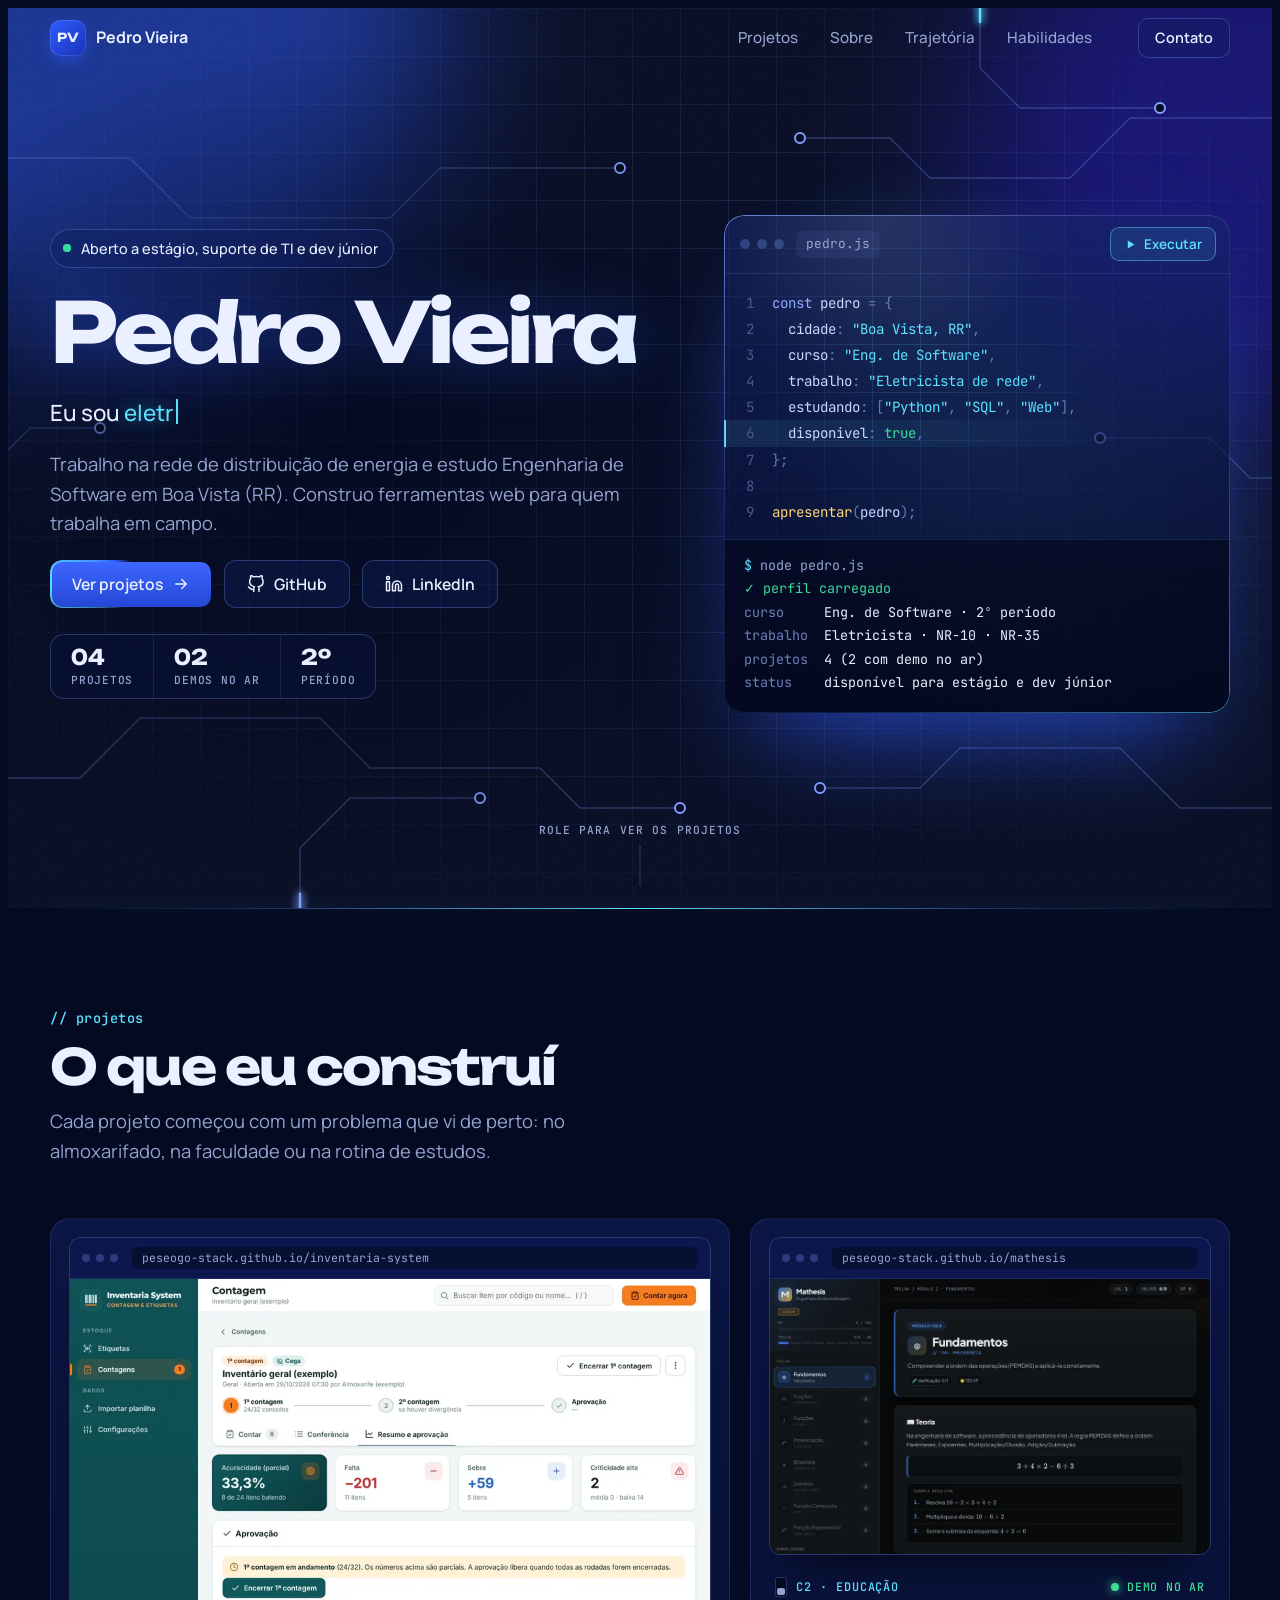
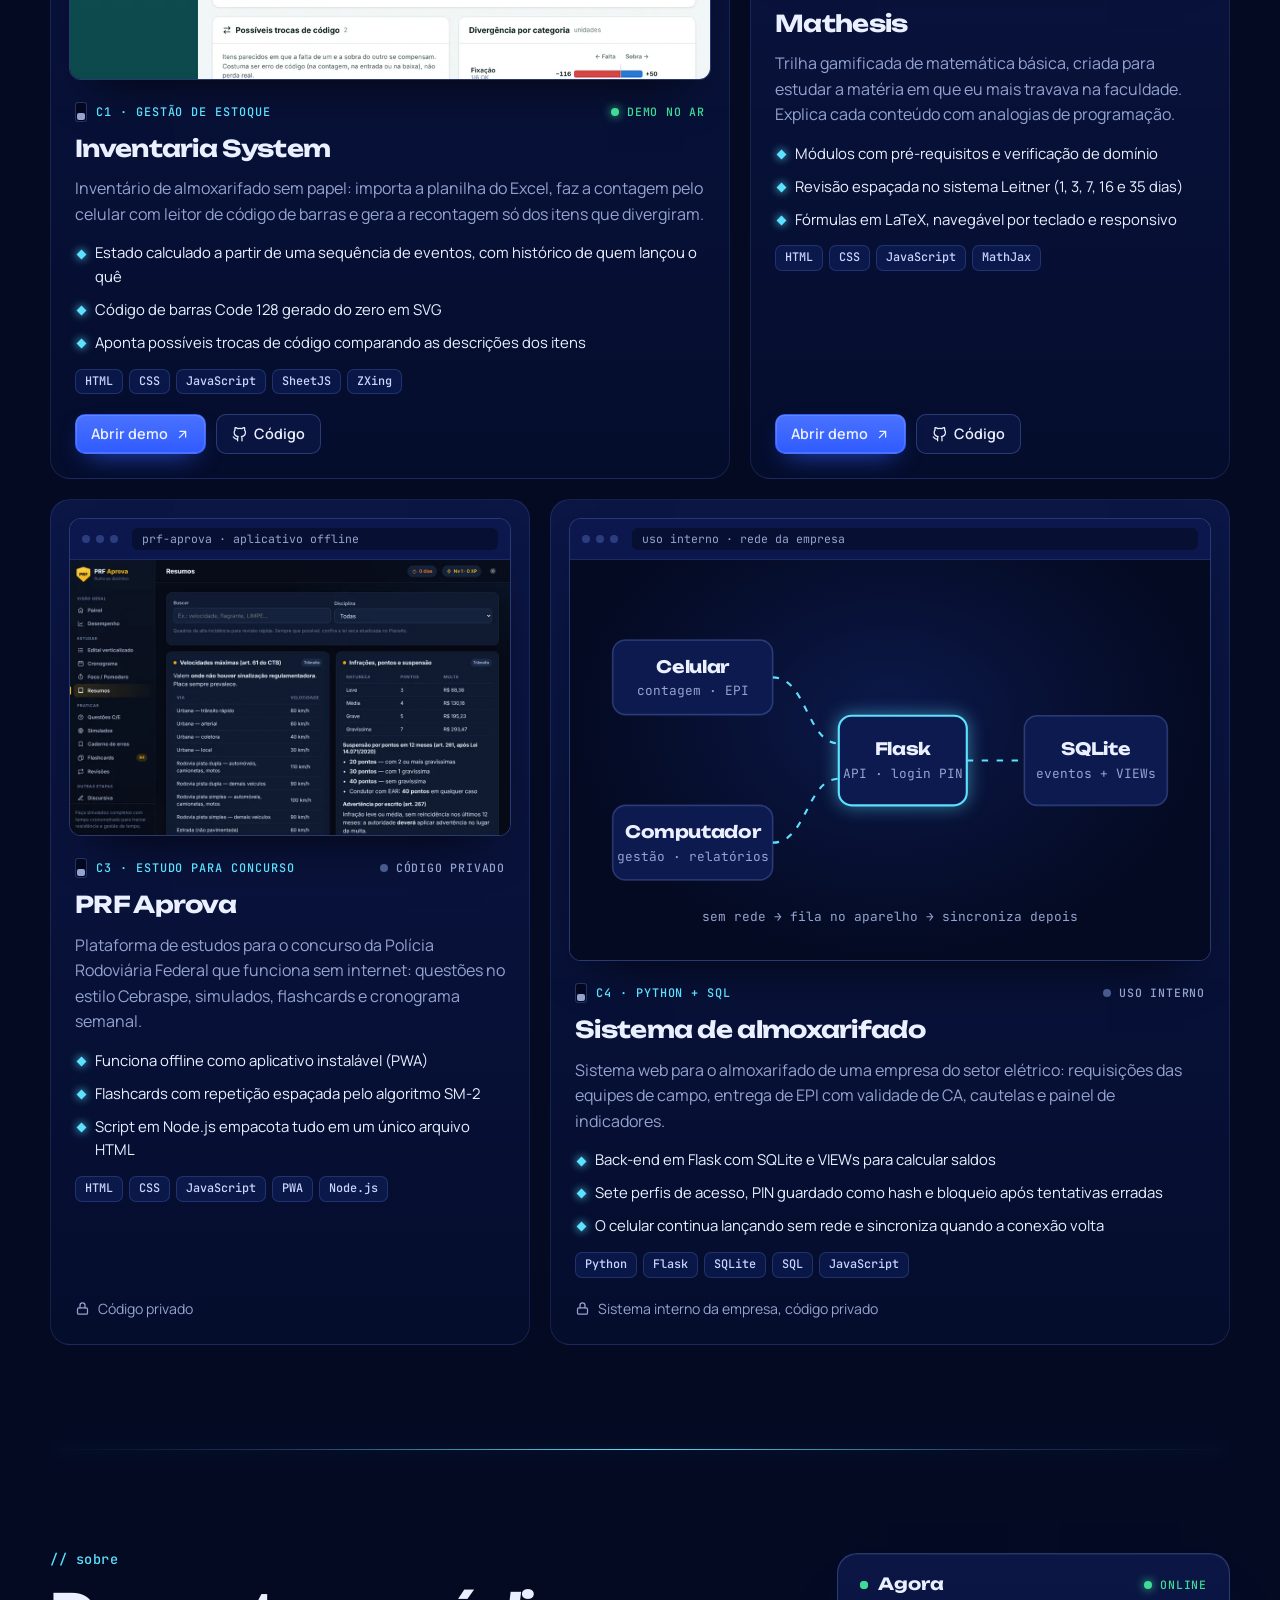
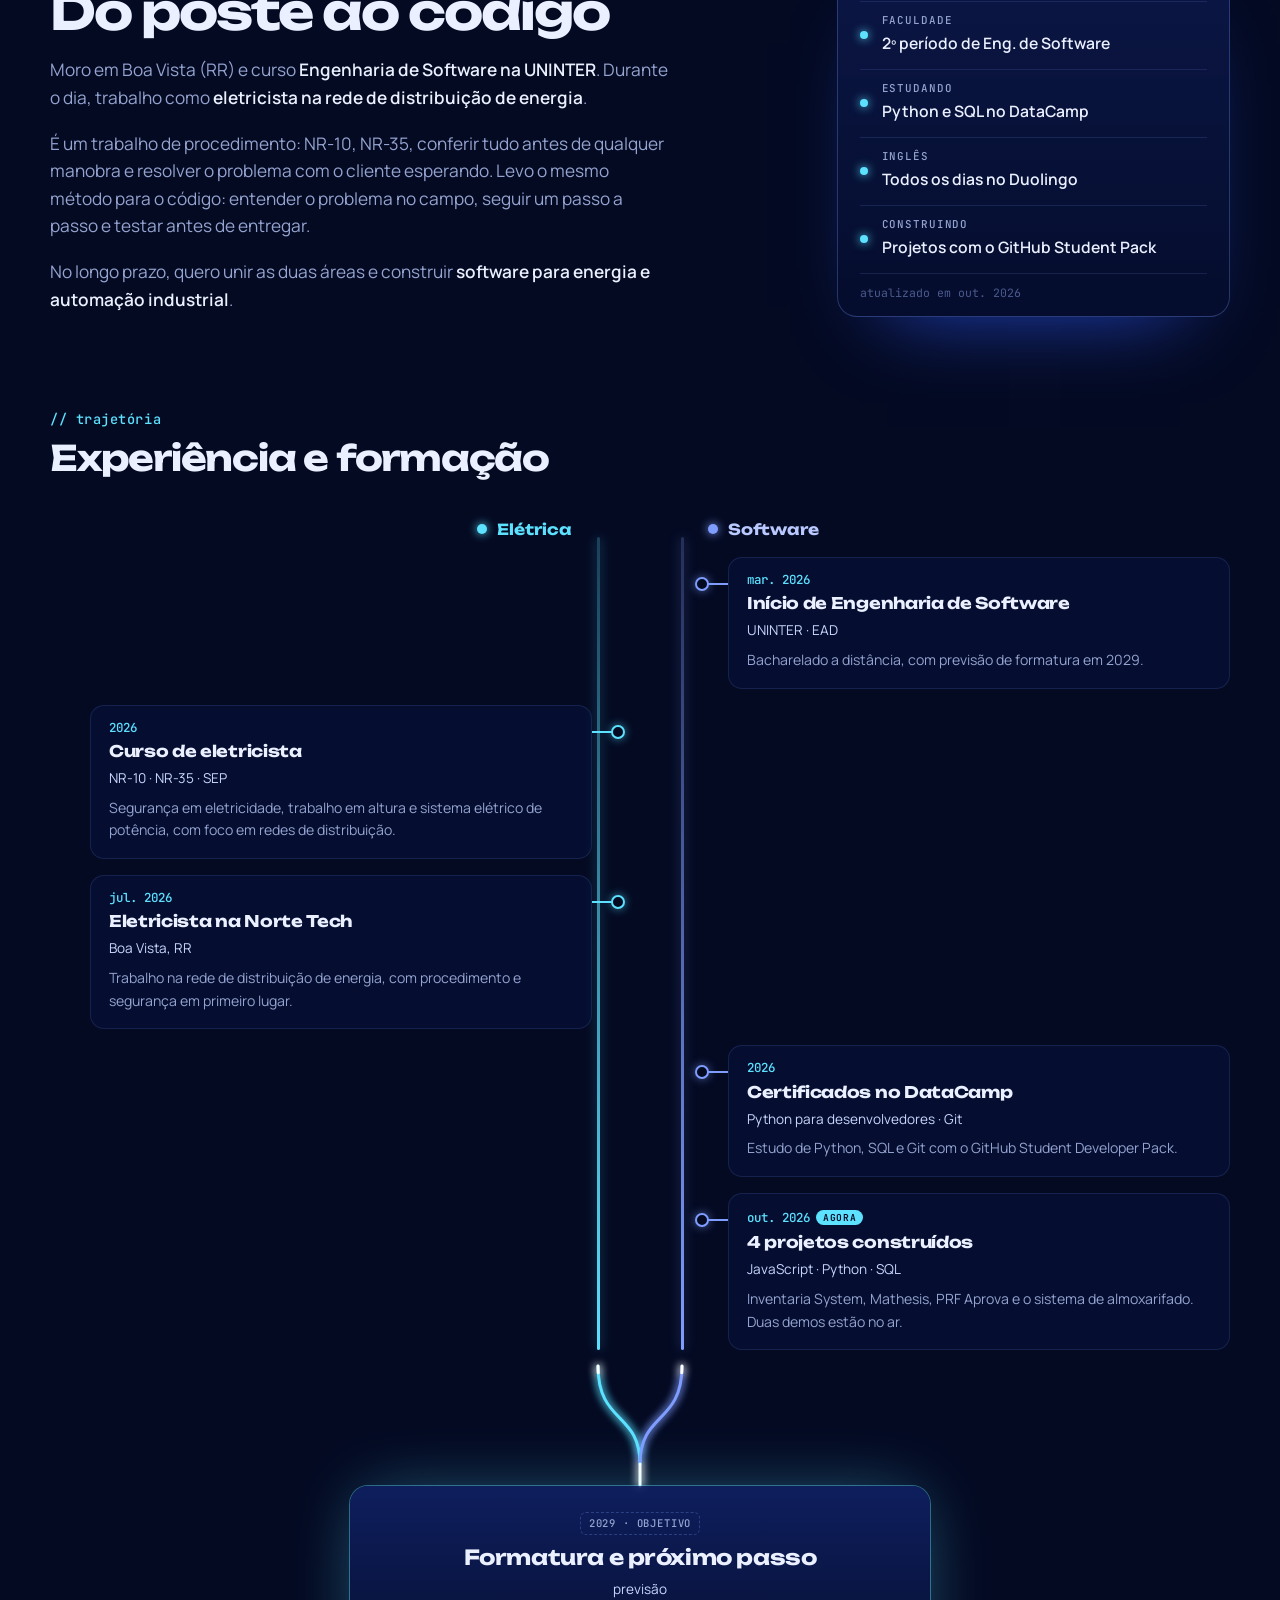
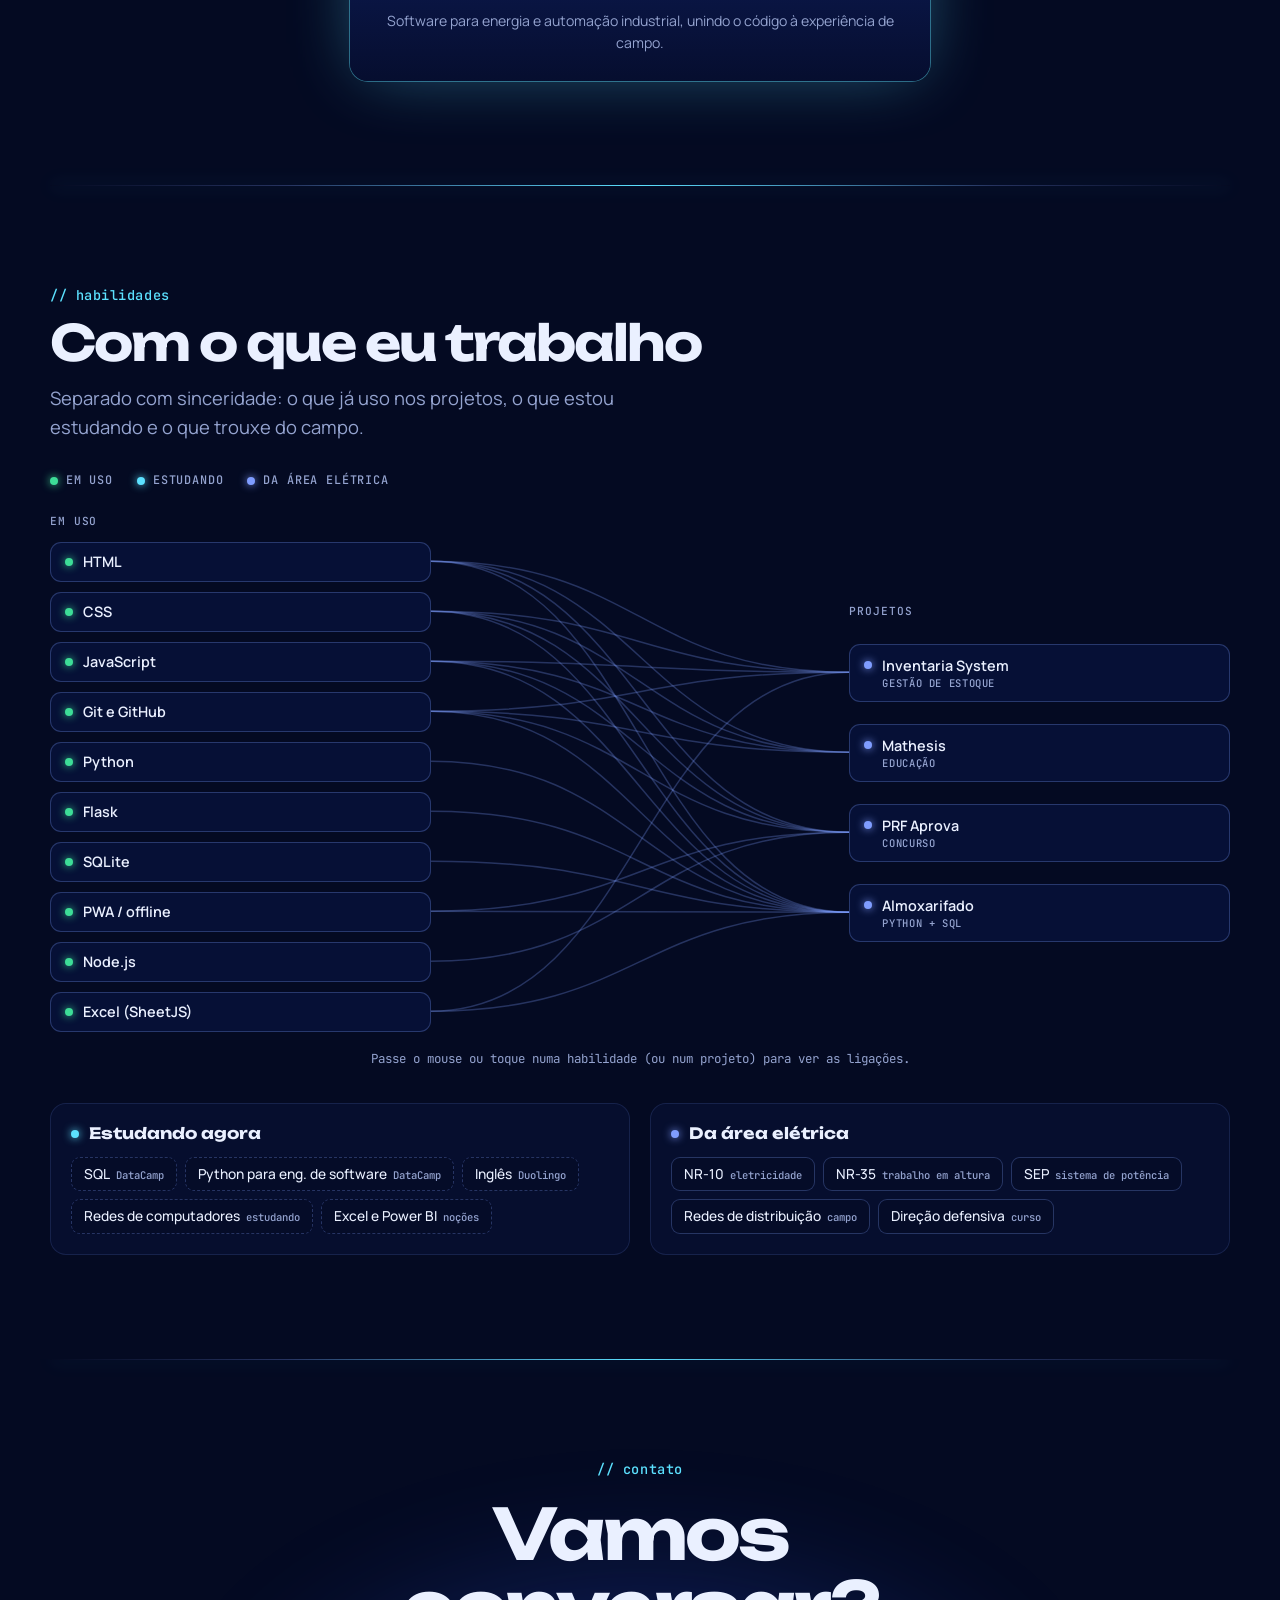
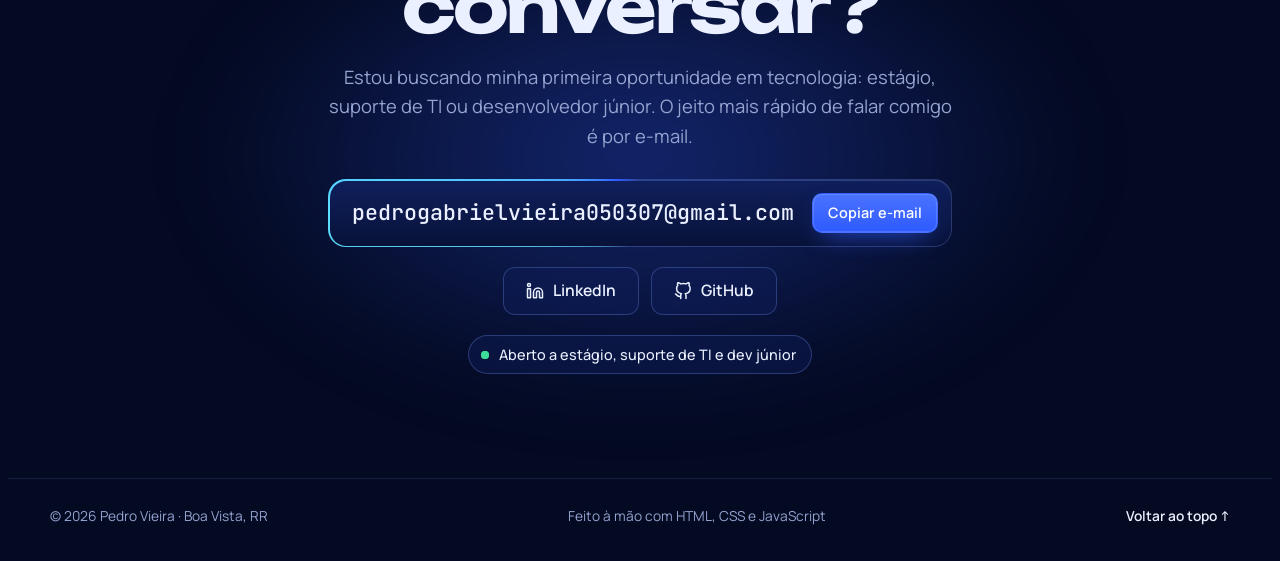
==== index.html @ 31bd2b32 "Publica o portfólio no GitHub Pages Site estático em azul royal com topo animado, projetos, sobre e " ====
<!doctype html>
<html lang="pt-BR">
<head>
  <meta charset="utf-8">
  <meta name="viewport" content="width=device-width, initial-scale=1">
  <title>Pedro Vieira · Engenharia de Software</title>
  <meta name="description" content="Portfólio de Pedro Vieira, estudante de Engenharia de Software em Boa Vista (RR) e eletricista de rede de distribuição. Projetos web em JavaScript, Python e SQL.">
  <meta name="author" content="Pedro Gabriel Costa Vieira">
  <link rel="canonical" href="https://peseogo-stack.github.io/">

  <!-- Prévia ao compartilhar o link (LinkedIn, WhatsApp...) -->
  <meta property="og:type" content="website">
  <meta property="og:locale" content="pt_BR">
  <meta property="og:url" content="https://peseogo-stack.github.io/">
  <meta property="og:title" content="Pedro Vieira · Engenharia de Software">
  <meta property="og:description" content="Estudante de Engenharia de Software e eletricista. Construo ferramentas web para problemas reais de quem trabalha em campo.">
  <meta property="og:image" content="https://peseogo-stack.github.io/img/og.png">
  <meta property="og:image:width" content="1200">
  <meta property="og:image:height" content="630">
  <meta name="twitter:card" content="summary_large_image">

  <meta name="theme-color" content="#040a22">
  <link rel="icon" href="img/favicon.svg" type="image/svg+xml">

  <link rel="preconnect" href="https://fonts.googleapis.com">
  <link rel="preconnect" href="https://fonts.gstatic.com" crossorigin>
  <link href="https://fonts.googleapis.com/css2?family=Unbounded:wght@500;700&family=Manrope:wght@400;500;600;700&family=JetBrains+Mono:wght@400;500&display=swap" rel="stylesheet">
  <link rel="stylesheet" href="css/estilo.css">

  <script type="application/ld+json">
  {
    "@context": "https://schema.org",
    "@type": "Person",
    "name": "Pedro Gabriel Costa Vieira",
    "alternateName": "Pedro Vieira",
    "url": "https://peseogo-stack.github.io/",
    "jobTitle": "Estudante de Engenharia de Software",
    "address": { "@type": "PostalAddress", "addressLocality": "Boa Vista", "addressRegion": "RR", "addressCountry": "BR" },
    "alumniOf": { "@type": "CollegeOrUniversity", "name": "UNINTER" },
    "sameAs": [
      "https://github.com/Peseogo-stack",
      "https://www.linkedin.com/in/pedro-gabriel-costa-vieira03052007"
    ]
  }
  </script>
</head>
<body>
<svg width="0" height="0" style="position:absolute" aria-hidden="true">
  <defs>
    <filter id="brilho" x="-20%" y="-20%" width="140%" height="140%">
      <feGaussianBlur stdDeviation="4" result="b"/>
      <feMerge><feMergeNode in="b"/><feMergeNode in="b"/><feMergeNode in="SourceGraphic"/></feMerge>
    </filter>
  </defs>
  <symbol id="i-github" viewBox="0 0 24 24"><path d="M9 19c-5 1.5-5-2.5-7-3m14 6v-3.9a3.4 3.4 0 0 0-.9-2.6c3.1-.4 6.4-1.5 6.4-7A5.4 5.4 0 0 0 20 4.8 5 5 0 0 0 19.9 1S18.7.6 16 2.5a13.4 13.4 0 0 0-7 0C6.3.6 5.1 1 5.1 1A5 5 0 0 0 5 4.8a5.4 5.4 0 0 0-1.5 3.7c0 5.4 3.3 6.6 6.4 7a3.4 3.4 0 0 0-.9 2.6V22"/></symbol>
  <symbol id="i-linkedin" viewBox="0 0 24 24"><path d="M16 8a6 6 0 0 1 6 6v7h-4v-7a2 2 0 0 0-4 0v7h-4v-7a6 6 0 0 1 6-6zM2 9h4v12H2z"/><circle cx="4" cy="4" r="2"/></symbol>
  <symbol id="i-seta" viewBox="0 0 24 24"><path d="M5 12h14M13 6l6 6-6 6"/></symbol>
  <symbol id="i-externo" viewBox="0 0 24 24"><path d="M7 17 17 7M8 7h9v9"/></symbol>
  <symbol id="i-cadeado" viewBox="0 0 24 24"><rect x="4" y="11" width="16" height="10" rx="2"/><path d="M8 11V7a4 4 0 0 1 8 0v4"/></symbol>
  <symbol id="i-menu" viewBox="0 0 24 24"><path d="M4 7h16M4 12h16M4 17h16"/></symbol>
  <symbol id="i-play" viewBox="0 0 24 24"><path d="M7 4.5v15l12-7.5z"/></symbol>
</svg>

  <header class="nav faixa">
    <div class="largura">
      <a class="marca" href="#inicio" aria-label="Pedro Vieira, início">
        <span class="marca__sigla" aria-hidden="true">PV</span>
        <span>Pedro Vieira</span>
      </a>
      <nav class="nav__links" id="menu" aria-label="Seções">
        <a href="#projetos">Projetos</a>
        <a href="#sobre">Sobre</a>
        <a href="#trajetoria">Trajetória</a>
        <a href="#habilidades">Habilidades</a>
      </nav>
      <a class="btn btn--vidro btn--pequeno nav__contato" href="#contato">Contato</a>
      <button class="menu-botao" id="abrir-menu" type="button" aria-label="Abrir menu" aria-expanded="false" aria-controls="menu">
        <svg class="icone" aria-hidden="true"><use href="#i-menu"/></svg>
      </button>
    </div>
  </header>

  <main id="conteudo">

  <!-- ============ TOPO ============ -->
  <section class="hero heroi" id="inicio">
    <div class="fundo" aria-hidden="true">
      <div class="luz luz--1"></div>
      <div class="luz luz--2"></div>
      <div class="luz luz--3"></div>
      <div class="grade"></div>
      <div class="grade grade--viva"></div>

      <!-- circuito para telas largas -->
      <svg class="circuito circuito--h" viewBox="0 0 1440 900" preserveAspectRatio="xMidYMid slice">
        <g class="trilhas">
          <path pathLength="1000" style="--d:0s" d="M-10 150 H210 L270 210 H470 L520 160 H700"/>
          <path pathLength="1000" style="--d:.15s" d="M-10 770 H160 L220 710 H400 L450 760 H620 L660 800 H760"/>
          <path pathLength="1000" style="--d:.1s" d="M1450 110 H1210 L1150 170 H1010 L970 130 H880"/>
          <path pathLength="1000" style="--d:.25s" d="M1450 800 H1260 L1200 740 H1040 L1000 780 H900"/>
          <path pathLength="1000" style="--d:.3s" d="M1450 470 H1330 L1290 430 H1180"/>
          <path pathLength="1000" style="--d:.2s" d="M380 910 V840 L430 790 H560"/>
          <path pathLength="1000" style="--d:.35s" d="M1060 -10 V60 L1100 100 H1240"/>
          <path pathLength="1000" style="--d:.05s" d="M-10 460 H70 L110 420 H180"/>
        </g>
        <g class="pulsos" filter="url(#brilho)">
          <path pathLength="1000" style="--dur:5s;--atraso:1.4s" d="M-10 150 H210 L270 210 H470 L520 160 H700"/>
          <path pathLength="1000" style="--dur:6s;--atraso:2.6s" d="M-10 770 H160 L220 710 H400 L450 760 H620 L660 800 H760"/>
          <path pathLength="1000" style="--dur:4.4s;--atraso:2s" d="M1450 110 H1210 L1150 170 H1010 L970 130 H880"/>
          <path pathLength="1000" style="--dur:5.6s;--atraso:3.4s" d="M1450 800 H1260 L1200 740 H1040 L1000 780 H900"/>
          <path pathLength="1000" style="--dur:3.6s;--atraso:1.7s" d="M1450 470 H1330 L1290 430 H1180"/>
          <path pathLength="1000" style="--dur:4s;--atraso:3s" d="M380 910 V840 L430 790 H560"/>
          <path pathLength="1000" style="--dur:4.2s;--atraso:3.8s" d="M1060 -10 V60 L1100 100 H1240"/>
          <path pathLength="1000" style="--dur:3.8s;--atraso:2.3s" d="M-10 460 H70 L110 420 H180"/>
        </g>
        <g class="surto" filter="url(#brilho)">
          <path pathLength="1000" style="--s:0s" d="M-10 150 H210 L270 210 H470 L520 160 H700"/>
          <path pathLength="1000" style="--s:.1s" d="M-10 770 H160 L220 710 H400 L450 760 H620 L660 800 H760"/>
          <path pathLength="1000" style="--s:.05s" d="M1450 110 H1210 L1150 170 H1010 L970 130 H880"/>
          <path pathLength="1000" style="--s:.15s" d="M1450 800 H1260 L1200 740 H1040 L1000 780 H900"/>
          <path pathLength="1000" style="--s:.2s" d="M1450 470 H1330 L1290 430 H1180"/>
          <path pathLength="1000" style="--s:.1s" d="M380 910 V840 L430 790 H560"/>
          <path pathLength="1000" style="--s:.25s" d="M1060 -10 V60 L1100 100 H1240"/>
          <path pathLength="1000" style="--s:.05s" d="M-10 460 H70 L110 420 H180"/>
        </g>
        <g class="nos">
          <g style="--dur:5s;--atraso:1.4s;--s:0s"><circle class="halo" cx="700" cy="160" r="5"/><circle class="faisca" cx="700" cy="160" r="5"/><circle class="no" cx="700" cy="160" r="5"/></g>
          <g style="--dur:6s;--atraso:2.6s;--s:.1s"><circle class="halo" cx="760" cy="800" r="5"/><circle class="faisca" cx="760" cy="800" r="5"/><circle class="no" cx="760" cy="800" r="5"/></g>
          <g style="--dur:4.4s;--atraso:2s;--s:.05s"><circle class="halo" cx="880" cy="130" r="5"/><circle class="faisca" cx="880" cy="130" r="5"/><circle class="no" cx="880" cy="130" r="5"/></g>
          <g style="--dur:5.6s;--atraso:3.4s;--s:.15s"><circle class="halo" cx="900" cy="780" r="5"/><circle class="faisca" cx="900" cy="780" r="5"/><circle class="no" cx="900" cy="780" r="5"/></g>
          <g style="--dur:3.6s;--atraso:1.7s;--s:.2s"><circle class="halo" cx="1180" cy="430" r="5"/><circle class="faisca" cx="1180" cy="430" r="5"/><circle class="no" cx="1180" cy="430" r="5"/></g>
          <g style="--dur:4s;--atraso:3s;--s:.1s"><circle class="halo" cx="560" cy="790" r="5"/><circle class="faisca" cx="560" cy="790" r="5"/><circle class="no" cx="560" cy="790" r="5"/></g>
          <g style="--dur:4.2s;--atraso:3.8s;--s:.25s"><circle class="halo" cx="1240" cy="100" r="5"/><circle class="faisca" cx="1240" cy="100" r="5"/><circle class="no" cx="1240" cy="100" r="5"/></g>
          <g style="--dur:3.8s;--atraso:2.3s;--s:.05s"><circle class="halo" cx="180" cy="420" r="5"/><circle class="faisca" cx="180" cy="420" r="5"/><circle class="no" cx="180" cy="420" r="5"/></g>
        </g>
      </svg>

      <!-- circuito para celular (em pé) -->
      <svg class="circuito circuito--v" viewBox="0 0 400 900" preserveAspectRatio="xMidYMid slice">
        <g class="trilhas">
          <path pathLength="1000" style="--d:0s" d="M-10 96 H90 L130 136 H236"/>
          <path pathLength="1000" style="--d:.1s" d="M410 64 H330 L290 104 V176"/>
          <path pathLength="1000" style="--d:.2s" d="M410 540 H340 L300 580 H246"/>
          <path pathLength="1000" style="--d:.15s" d="M-10 660 H50 L90 700 H170"/>
          <path pathLength="1000" style="--d:.3s" d="M110 910 V846 L150 806 H262"/>
          <path pathLength="1000" style="--d:.25s" d="M410 300 H372 L346 274 H310"/>
        </g>
        <g class="pulsos" filter="url(#brilho)">
          <path pathLength="1000" style="--dur:4.4s;--atraso:1.4s" d="M-10 96 H90 L130 136 H236"/>
          <path pathLength="1000" style="--dur:5s;--atraso:2.2s" d="M410 64 H330 L290 104 V176"/>
          <path pathLength="1000" style="--dur:4s;--atraso:1.8s" d="M410 540 H340 L300 580 H246"/>
          <path pathLength="1000" style="--dur:4.8s;--atraso:2.8s" d="M-10 660 H50 L90 700 H170"/>
          <path pathLength="1000" style="--dur:4.2s;--atraso:3.2s" d="M110 910 V846 L150 806 H262"/>
          <path pathLength="1000" style="--dur:3.6s;--atraso:2.5s" d="M410 300 H372 L346 274 H310"/>
        </g>
        <g class="surto" filter="url(#brilho)">
          <path pathLength="1000" style="--s:0s" d="M-10 96 H90 L130 136 H236"/>
          <path pathLength="1000" style="--s:.1s" d="M410 64 H330 L290 104 V176"/>
          <path pathLength="1000" style="--s:.2s" d="M410 540 H340 L300 580 H246"/>
          <path pathLength="1000" style="--s:.05s" d="M-10 660 H50 L90 700 H170"/>
          <path pathLength="1000" style="--s:.15s" d="M110 910 V846 L150 806 H262"/>
          <path pathLength="1000" style="--s:.25s" d="M410 300 H372 L346 274 H310"/>
        </g>
        <g class="nos">
          <g style="--dur:4.4s;--atraso:1.4s;--s:0s"><circle class="halo" cx="236" cy="136" r="5"/><circle class="faisca" cx="236" cy="136" r="5"/><circle class="no" cx="236" cy="136" r="5"/></g>
          <g style="--dur:5s;--atraso:2.2s;--s:.1s"><circle class="halo" cx="290" cy="176" r="5"/><circle class="faisca" cx="290" cy="176" r="5"/><circle class="no" cx="290" cy="176" r="5"/></g>
          <g style="--dur:4s;--atraso:1.8s;--s:.2s"><circle class="halo" cx="246" cy="580" r="5"/><circle class="faisca" cx="246" cy="580" r="5"/><circle class="no" cx="246" cy="580" r="5"/></g>
          <g style="--dur:4.8s;--atraso:2.8s;--s:.05s"><circle class="halo" cx="170" cy="700" r="5"/><circle class="faisca" cx="170" cy="700" r="5"/><circle class="no" cx="170" cy="700" r="5"/></g>
          <g style="--dur:4.2s;--atraso:3.2s;--s:.15s"><circle class="halo" cx="262" cy="806" r="5"/><circle class="faisca" cx="262" cy="806" r="5"/><circle class="no" cx="262" cy="806" r="5"/></g>
          <g style="--dur:3.6s;--atraso:2.5s;--s:.25s"><circle class="halo" cx="310" cy="274" r="5"/><circle class="faisca" cx="310" cy="274" r="5"/><circle class="no" cx="310" cy="274" r="5"/></g>
        </g>
      </svg>

      <div class="grao"></div>
      <div class="holofote"></div>
      <div class="heroi__vinheta"></div>
    </div>

    <div class="faixa">
      <div class="largura heroi__grade">
        <div class="heroi__texto">
          <p class="pilula entra" style="--d:.05s"><span class="ponto" aria-hidden="true"></span>Aberto a estágio, suporte de TI e dev júnior</p>
          <h1 class="heroi__nome">Pedro Vieira</h1>
          <p class="digitando entra" style="--d:.28s" aria-label="Eu sou desenvolvedor em formação, eletricista de rede e estudante de Engenharia de Software">
            <span aria-hidden="true">Eu sou </span><span class="digitando__texto" aria-hidden="true">desenvolvedor em formação</span><span class="caret" aria-hidden="true"></span>
          </p>
          <p class="lead entra" style="--d:.38s">Trabalho na rede de distribuição de energia e estudo Engenharia de Software em Boa Vista (RR). Construo ferramentas web para quem trabalha em campo.</p>
          <div class="botoes entra" style="--d:.48s">
            <a class="btn btn--corrente magnetico" href="#projetos">Ver projetos <svg class="icone" aria-hidden="true"><use href="#i-seta"/></svg></a>
            <a class="btn btn--vidro magnetico" href="https://github.com/Peseogo-stack" target="_blank" rel="noopener"><svg class="icone" aria-hidden="true"><use href="#i-github"/></svg>GitHub</a>
            <a class="btn btn--vidro magnetico" href="https://www.linkedin.com/in/pedro-gabriel-costa-vieira03052007" target="_blank" rel="noopener"><svg class="icone" aria-hidden="true"><use href="#i-linkedin"/></svg>LinkedIn</a>
          </div>
          <dl class="medidor entra" style="--d:.6s">
            <div><dt>Projetos</dt><dd>04</dd></div>
            <div><dt>Demos no ar</dt><dd>02</dd></div>
            <div><dt>Período</dt><dd>2º</dd></div>
          </dl>
        </div>

        <div class="heroi__cartao-zona entra" style="--d:.5s">
          <div class="heroi__flutua">
            <div class="heroi__cartao" id="cartao">
              <div class="heroi__barra">
                <span class="heroi__bolinhas" aria-hidden="true"><i></i><i></i><i></i></span>
                <span class="heroi__arquivo">pedro.js</span>
                <button type="button" class="heroi__executar" id="executar"><svg class="icone" aria-hidden="true"><use href="#i-play"/></svg><span id="executar-texto">Executar</span></button>
              </div>
              <div class="heroi__codigo" role="img" aria-label="Código descrevendo o Pedro: cidade Boa Vista, curso Engenharia de Software, trabalho eletricista de rede, estudando Python, SQL e Web, disponível.">
                <span class="l"><span class="c-pal">const</span> <span class="c-cha">pedro</span> <span class="c-pon">=</span> <span class="c-pon">{</span></span>
                <span class="l">  <span class="c-cha">cidade</span><span class="c-pon">:</span> <span class="c-txt">"Boa Vista, RR"</span><span class="c-pon">,</span></span>
                <span class="l">  <span class="c-cha">curso</span><span class="c-pon">:</span> <span class="c-txt">"Eng. de Software"</span><span class="c-pon">,</span></span>
                <span class="l">  <span class="c-cha">trabalho</span><span class="c-pon">:</span> <span class="c-txt">"Eletricista de rede"</span><span class="c-pon">,</span></span>
                <span class="l">  <span class="c-cha">estudando</span><span class="c-pon">:</span> <span class="c-pon">[</span><span class="c-txt">"Python"</span><span class="c-pon">,</span> <span class="c-txt">"SQL"</span><span class="c-pon">,</span> <span class="c-txt">"Web"</span><span class="c-pon">],</span></span>
                <span class="l l--ativa">  <span class="c-cha">disponivel</span><span class="c-pon">:</span> <span class="c-bool">true</span><span class="c-pon">,</span></span>
                <span class="l"><span class="c-pon">};</span></span>
                <span class="l"> </span>
                <span class="l"><span class="c-fn">apresentar</span><span class="c-pon">(</span><span class="c-cha">pedro</span><span class="c-pon">);</span></span>
              </div>
              <div class="heroi__console">
                <p class="heroi__cmd"><span class="c-prompt">$</span> node pedro.js</p>
                <div class="saida" id="saida" aria-live="polite">
                  <p class="ok" style="--i:0">✓ perfil carregado</p>
                  <p style="--i:1"><span class="k">curso</span><span>Eng. de Software · 2º período</span></p>
                  <p style="--i:2"><span class="k">trabalho</span><span>Eletricista · NR-10 · NR-35</span></p>
                  <p style="--i:3"><span class="k">projetos</span><span>4 (2 com demo no ar)</span></p>
                  <p style="--i:4"><span class="k">status</span><span>disponível para estágio e dev júnior</span></p>
                </div>
              </div>
            </div>
          </div>
        </div>
      </div>
    </div>

    <a class="rolar" href="#projetos"><span>Role para ver os projetos</span><i aria-hidden="true"></i></a>
  </section>

    <!-- ============ PROJETOS ============ -->
    <!-- Para adicionar um projeto, copie um <article class="vcard rola"> inteiro e troque os textos. -->
    <section class="secao" id="projetos" aria-labelledby="projetos-titulo">
      <div class="faixa">
        <div class="largura">
          <header class="secao__topo">
            <p class="eyebrow-mono">// projetos</p>
            <h2 class="titulo-secao" id="projetos-titulo">O que eu construí</h2>
            <p class="lead">Cada projeto começou com um problema que vi de perto: no almoxarifado, na faculdade ou na rotina de estudos.</p>
          </header>
          <div class="vitrine" id="vitrine">
          <article class="vcard rola">
            <div class="vcard__midia">
              <div class="janela">
                <div class="janela__barra" aria-hidden="true"><i></i><i></i><i></i><span>peseogo-stack.github.io/inventaria-system</span></div>
                <div class="janela__tela"><img src="img/inventaria-system.webp" alt="Tela do Inventaria System" loading="lazy" width="960" height="600"></div>
              </div>
            </div>
            <div class="vcard__corpo">
              <div class="vcard__meta"><span class="tipo"><span class="mini-disj" aria-hidden="true"><i></i></span>C1 · Gestão de estoque</span><span class="led led--demo">Demo no ar</span></div>
              <h3>Inventaria System</h3>
              <p class="resumo">Inventário de almoxarifado sem papel: importa a planilha do Excel, faz a contagem pelo celular com leitor de código de barras e gera a recontagem só dos itens que divergiram.</p>
              <ul class="destaques">
                  <li>Estado calculado a partir de uma sequência de eventos, com histórico de quem lançou o quê</li>
                  <li>Código de barras Code 128 gerado do zero em SVG</li>
                  <li>Aponta possíveis trocas de código comparando as descrições dos itens</li>
              </ul>
              <ul class="tags" aria-label="Tecnologias"><li>HTML</li><li>CSS</li><li>JavaScript</li><li>SheetJS</li><li>ZXing</li></ul>
                <div class="links">
                  <a class="link-proj link-proj--forte" href="https://peseogo-stack.github.io/inventaria-system/" target="_blank" rel="noopener">Abrir demo <svg class="icone" aria-hidden="true"><use href="#i-externo"/></svg></a>
                  <a class="link-proj" href="https://github.com/Peseogo-stack/inventaria-system" target="_blank" rel="noopener"><svg class="icone" aria-hidden="true"><use href="#i-github"/></svg>Código</a>
                </div>
            </div>
          </article>
          <article class="vcard rola">
            <div class="vcard__midia">
              <div class="janela">
                <div class="janela__barra" aria-hidden="true"><i></i><i></i><i></i><span>peseogo-stack.github.io/mathesis</span></div>
                <div class="janela__tela"><img src="img/mathesis.webp" alt="Tela do Mathesis" loading="lazy" width="960" height="600"></div>
              </div>
            </div>
            <div class="vcard__corpo">
              <div class="vcard__meta"><span class="tipo"><span class="mini-disj" aria-hidden="true"><i></i></span>C2 · Educação</span><span class="led led--demo">Demo no ar</span></div>
              <h3>Mathesis</h3>
              <p class="resumo">Trilha gamificada de matemática básica, criada para estudar a matéria em que eu mais travava na faculdade. Explica cada conteúdo com analogias de programação.</p>
              <ul class="destaques">
                  <li>Módulos com pré-requisitos e verificação de domínio</li>
                  <li>Revisão espaçada no sistema Leitner (1, 3, 7, 16 e 35 dias)</li>
                  <li>Fórmulas em LaTeX, navegável por teclado e responsivo</li>
              </ul>
              <ul class="tags" aria-label="Tecnologias"><li>HTML</li><li>CSS</li><li>JavaScript</li><li>MathJax</li></ul>
                <div class="links">
                  <a class="link-proj link-proj--forte" href="https://peseogo-stack.github.io/mathesis/" target="_blank" rel="noopener">Abrir demo <svg class="icone" aria-hidden="true"><use href="#i-externo"/></svg></a>
                  <a class="link-proj" href="https://github.com/Peseogo-stack/mathesis" target="_blank" rel="noopener"><svg class="icone" aria-hidden="true"><use href="#i-github"/></svg>Código</a>
                </div>
            </div>
          </article>
          <article class="vcard rola">
            <div class="vcard__midia">
              <div class="janela">
                <div class="janela__barra" aria-hidden="true"><i></i><i></i><i></i><span>prf-aprova · aplicativo offline</span></div>
                <div class="janela__tela"><img src="img/prf-aprova.webp" alt="Tela do PRF Aprova" loading="lazy" width="960" height="600"></div>
              </div>
            </div>
            <div class="vcard__corpo">
              <div class="vcard__meta"><span class="tipo"><span class="mini-disj" aria-hidden="true"><i></i></span>C3 · Estudo para concurso</span><span class="led">Código privado</span></div>
              <h3>PRF Aprova</h3>
              <p class="resumo">Plataforma de estudos para o concurso da Polícia Rodoviária Federal que funciona sem internet: questões no estilo Cebraspe, simulados, flashcards e cronograma semanal.</p>
              <ul class="destaques">
                  <li>Funciona offline como aplicativo instalável (PWA)</li>
                  <li>Flashcards com repetição espaçada pelo algoritmo SM-2</li>
                  <li>Script em Node.js empacota tudo em um único arquivo HTML</li>
              </ul>
              <ul class="tags" aria-label="Tecnologias"><li>HTML</li><li>CSS</li><li>JavaScript</li><li>PWA</li><li>Node.js</li></ul>
                <p class="privado"><svg class="icone" aria-hidden="true"><use href="#i-cadeado"/></svg>Código privado</p>
            </div>
          </article>
          <article class="vcard rola">
            <div class="vcard__midia">
              <div class="janela">
                <div class="janela__barra" aria-hidden="true"><i></i><i></i><i></i><span>uso interno · rede da empresa</span></div>
                <div class="janela__tela"><svg class="diagrama" viewBox="0 0 600 375" role="img" aria-label="Arquitetura: celular e computador enviam dados para uma API em Flask, que grava no SQLite">
                    <g class="dg-fluxo"><path d="M190 110 C222 110 222 172 252 172"/><path d="M190 265 C222 265 222 205 252 205"/><path d="M372 188 H426"/></g>
                    <g class="dg-caixa"><rect x="40" y="75" width="150" height="70" rx="12"/><rect x="40" y="230" width="150" height="70" rx="12"/><rect x="252" y="146" width="120" height="84" rx="12" class="dg-destaque"/><rect x="426" y="146" width="134" height="84" rx="12"/></g>
                    <g class="dg-texto">
                      <text x="115" y="106">Celular</text><text x="115" y="127" class="dg-mono">contagem · EPI</text>
                      <text x="115" y="261">Computador</text><text x="115" y="282" class="dg-mono">gestão · relatórios</text>
                      <text x="312" y="183">Flask</text><text x="312" y="204" class="dg-mono">API · login PIN</text>
                      <text x="493" y="183">SQLite</text><text x="493" y="204" class="dg-mono">eventos + VIEWs</text>
                      <text x="300" y="338" class="dg-mono">sem rede → fila no aparelho → sincroniza depois</text>
                    </g>
                  </svg></div>
              </div>
            </div>
            <div class="vcard__corpo">
              <div class="vcard__meta"><span class="tipo"><span class="mini-disj" aria-hidden="true"><i></i></span>C4 · Python + SQL</span><span class="led">Uso interno</span></div>
              <h3>Sistema de almoxarifado</h3>
              <p class="resumo">Sistema web para o almoxarifado de uma empresa do setor elétrico: requisições das equipes de campo, entrega de EPI com validade de CA, cautelas e painel de indicadores.</p>
              <ul class="destaques">
                  <li>Back-end em Flask com SQLite e VIEWs para calcular saldos</li>
                  <li>Sete perfis de acesso, PIN guardado como hash e bloqueio após tentativas erradas</li>
                  <li>O celular continua lançando sem rede e sincroniza quando a conexão volta</li>
              </ul>
              <ul class="tags" aria-label="Tecnologias"><li>Python</li><li>Flask</li><li>SQLite</li><li>SQL</li><li>JavaScript</li></ul>
                <p class="privado"><svg class="icone" aria-hidden="true"><use href="#i-cadeado"/></svg>Sistema interno da empresa, código privado</p>
            </div>
          </article>
          </div>
        </div>
      </div>
    </section>

    <!-- ============ SOBRE E TRAJETÓRIA ============ -->
    <section class="secao" id="sobre" aria-labelledby="sobre-titulo">
      <div class="faixa">
        <div class="largura">
          <div class="sobre">
            <div class="sobre__texto">
              <p class="eyebrow-mono">// sobre</p>
              <h2 class="titulo-secao" id="sobre-titulo">Do poste ao código</h2>
              <p>Moro em Boa Vista (RR) e curso <strong>Engenharia de Software na UNINTER</strong>. Durante o dia, trabalho como <strong>eletricista na rede de distribuição de energia</strong>.</p>
              <p>É um trabalho de procedimento: NR-10, NR-35, conferir tudo antes de qualquer manobra e resolver o problema com o cliente esperando. Levo o mesmo método para o código: entender o problema no campo, seguir um passo a passo e testar antes de entregar.</p>
              <p>No longo prazo, quero unir as duas áreas e construir <strong>software para energia e automação industrial</strong>.</p>
            </div>
            <aside class="agora" aria-labelledby="agora-titulo">
              <div class="agora__topo">
                <h3 class="agora__titulo" id="agora-titulo"><span class="ponto" aria-hidden="true"></span>Agora</h3>
                <span class="led led--demo">online</span>
              </div>
              <!-- Atualize esta lista (e a data) de tempos em tempos -->
              <ul class="agora__lista">
                <li><span class="agora__rotulo">Faculdade</span><span class="agora__valor">2º período de Eng. de Software</span></li>
                <li><span class="agora__rotulo">Estudando</span><span class="agora__valor">Python e SQL no DataCamp</span></li>
                <li><span class="agora__rotulo">Inglês</span><span class="agora__valor">Todos os dias no Duolingo</span></li>
                <li><span class="agora__rotulo">Construindo</span><span class="agora__valor">Projetos com o GitHub Student Pack</span></li>
              </ul>
              <p class="agora__data">atualizado em out. 2026</p>
            </aside>
          </div>

          <div class="trajetoria" id="trajetoria">
            <div class="trajetoria__topo">
              <p class="eyebrow-mono">// trajetória</p>
              <h3 class="titulo-sub">Experiência e formação</h3>
            </div>

            <!-- Dois fios: elétrica (esquerda) e software (direita) se juntam no objetivo -->
            <div class="fios">
              <div class="fios__cabecas" aria-hidden="true"><span class="fios__rotulo fios__rotulo--ele">Elétrica</span><span></span><span class="fios__rotulo fios__rotulo--sw">Software</span></div>
              <ol class="fios__grade">
              <li class="fio-item fio-item--software" style="grid-row:1">
                <span class="area area--software">Software</span>
                <span class="tl-data">mar. 2026</span>
                <h4 class="tl-titulo">Início de Engenharia de Software</h4>
                <p class="tl-local">UNINTER · EAD</p>
                <p class="tl-desc">Bacharelado a distância, com previsão de formatura em 2029.</p>
              </li>
              <li class="fio-item fio-item--eletrica" style="grid-row:2">
                <span class="area area--eletrica">Elétrica</span>
                <span class="tl-data">2026</span>
                <h4 class="tl-titulo">Curso de eletricista</h4>
                <p class="tl-local">NR-10 · NR-35 · SEP</p>
                <p class="tl-desc">Segurança em eletricidade, trabalho em altura e sistema elétrico de potência, com foco em redes de distribuição.</p>
              </li>
              <li class="fio-item fio-item--eletrica" style="grid-row:3">
                <span class="area area--eletrica">Elétrica</span>
                <span class="tl-data">jul. 2026</span>
                <h4 class="tl-titulo">Eletricista na Norte Tech</h4>
                <p class="tl-local">Boa Vista, RR</p>
                <p class="tl-desc">Trabalho na rede de distribuição de energia, com procedimento e segurança em primeiro lugar.</p>
              </li>
              <li class="fio-item fio-item--software" style="grid-row:4">
                <span class="area area--software">Software</span>
                <span class="tl-data">2026</span>
                <h4 class="tl-titulo">Certificados no DataCamp</h4>
                <p class="tl-local">Python para desenvolvedores · Git</p>
                <p class="tl-desc">Estudo de Python, SQL e Git com o GitHub Student Developer Pack.</p>
              </li>
              <li class="fio-item fio-item--software" style="grid-row:5">
                <span class="area area--software">Software</span>
                <span class="tl-data">out. 2026<b class="selo-agora">agora</b></span>
                <h4 class="tl-titulo">4 projetos construídos</h4>
                <p class="tl-local">JavaScript · Python · SQL</p>
                <p class="tl-desc">Inventaria System, Mathesis, PRF Aprova e o sistema de almoxarifado. Duas demos estão no ar.</p>
              </li>
              </ol>
              <svg class="fios__uniao" viewBox="-2 0 88 120" width="88" height="120" aria-hidden="true" filter="url(#brilho)">
                <path class="u-ele" d="M0 0 C0 58 42 46 42 98"/>
                <path class="u-sw" d="M84 0 C84 58 42 46 42 98"/>
                <path class="u-um" d="M42 98 V120"/>
                <path class="u-pulso" pathLength="1000" d="M0 0 C0 58 42 46 42 98 V120"/>
                <path class="u-pulso" pathLength="1000" style="animation-delay:1.5s" d="M84 0 C84 58 42 46 42 98 V120"/>
              </svg>
              <div class="fios__destino">
                <span class="area area--futuro">2029 · objetivo</span>
                <h4 class="tl-titulo">Formatura e próximo passo</h4>
                <p class="tl-local">previsão</p>
                <p class="tl-desc">Software para energia e automação industrial, unindo o código à experiência de campo.</p>
              </div>
            </div>
          </div>
        </div>
      </div>
    </section>

    <!-- ============ HABILIDADES ============ -->
    <section class="secao" id="habilidades" aria-labelledby="hab-titulo">
      <div class="faixa">
        <div class="largura">
          <header class="secao__topo">
            <p class="eyebrow-mono">// habilidades</p>
            <h2 class="titulo-secao" id="hab-titulo">Com o que eu trabalho</h2>
            <p class="lead">Separado com sinceridade: o que já uso nos projetos, o que estou estudando e o que trouxe do campo.</p>
          </header>
          <div class="hab-legenda" aria-hidden="true"><span class="cor-uso">Em uso</span><span class="cor-estudo">Estudando</span><span class="cor-campo">Da área elétrica</span></div>

          <!-- Cada habilidade lista em data-proj os projetos onde foi usada (inv, mat, prf, alm).
               Os fios entre as colunas são desenhados pelo js/main.js a partir disso. -->
          <div class="rede" id="rede">
            <svg class="rede__fios" id="rede-fios" aria-hidden="true"></svg>
            <div class="rede__col rede__col--hab">
              <p class="rede__rotulo">Em uso</p>
              <ul>
                <li><button type="button" class="no" data-proj="inv mat prf alm" aria-pressed="false" aria-label="HTML: usado em Inventaria System, Mathesis, PRF Aprova e Almoxarifado">HTML</button></li>
                <li><button type="button" class="no" data-proj="inv mat prf alm" aria-pressed="false" aria-label="CSS: usado em Inventaria System, Mathesis, PRF Aprova e Almoxarifado">CSS</button></li>
                <li><button type="button" class="no" data-proj="inv mat prf alm" aria-pressed="false" aria-label="JavaScript: usado em Inventaria System, Mathesis, PRF Aprova e Almoxarifado">JavaScript</button></li>
                <li><button type="button" class="no" data-proj="inv mat prf alm" aria-pressed="false" aria-label="Git e GitHub: usado em Inventaria System, Mathesis, PRF Aprova e Almoxarifado">Git e GitHub</button></li>
                <li><button type="button" class="no" data-proj="alm" aria-pressed="false" aria-label="Python: usado em Almoxarifado">Python</button></li>
                <li><button type="button" class="no" data-proj="alm" aria-pressed="false" aria-label="Flask: usado em Almoxarifado">Flask</button></li>
                <li><button type="button" class="no" data-proj="alm" aria-pressed="false" aria-label="SQLite: usado em Almoxarifado">SQLite</button></li>
                <li><button type="button" class="no" data-proj="prf alm" aria-pressed="false" aria-label="PWA / offline: usado em PRF Aprova e Almoxarifado">PWA / offline</button></li>
                <li><button type="button" class="no" data-proj="prf" aria-pressed="false" aria-label="Node.js: usado em PRF Aprova">Node.js</button></li>
                <li><button type="button" class="no" data-proj="inv alm" aria-pressed="false" aria-label="Excel (SheetJS): usado em Inventaria System e Almoxarifado">Excel (SheetJS)</button></li>
              </ul>
            </div>
            <div class="rede__col rede__col--proj">
              <p class="rede__rotulo">Projetos</p>
              <ul>
                <li><button type="button" class="no no--proj" data-id="inv" aria-pressed="false">Inventaria System<small>Gestão de estoque</small></button></li>
                <li><button type="button" class="no no--proj" data-id="mat" aria-pressed="false">Mathesis<small>Educação</small></button></li>
                <li><button type="button" class="no no--proj" data-id="prf" aria-pressed="false">PRF Aprova<small>Concurso</small></button></li>
                <li><button type="button" class="no no--proj" data-id="alm" aria-pressed="false">Almoxarifado<small>Python + SQL</small></button></li>
              </ul>
            </div>
          </div>
          <p class="rede__dica">Passe o mouse ou toque numa habilidade (ou num projeto) para ver as ligações.</p>

          <div class="hab-extra">
            <div class="hab-extra__grupo cor-estudo"><h3>Estudando agora</h3><ul class="chips"><li>SQL<small>DataCamp</small></li><li>Python para eng. de software<small>DataCamp</small></li><li>Inglês<small>Duolingo</small></li><li>Redes de computadores<small>estudando</small></li><li>Excel e Power BI<small>noções</small></li></ul></div>
            <div class="hab-extra__grupo cor-campo"><h3>Da área elétrica</h3><ul class="chips"><li>NR-10<small>eletricidade</small></li><li>NR-35<small>trabalho em altura</small></li><li>SEP<small>sistema de potência</small></li><li>Redes de distribuição<small>campo</small></li><li>Direção defensiva<small>curso</small></li></ul></div>
          </div>
        </div>
      </div>
    </section>

    <!-- ============ CONTATO ============ -->
    <section class="secao contato" id="contato" aria-labelledby="contato-titulo">
      <div class="contato__brilho" aria-hidden="true"></div>
      <div class="faixa">
        <div class="largura contato__caixa">
          <p class="eyebrow-mono">// contato</p>
          <h2 class="contato__titulo" id="contato-titulo">Vamos conversar?</h2>
          <p class="lead">Estou buscando minha primeira oportunidade em tecnologia: estágio, suporte de TI ou desenvolvedor júnior. O jeito mais rápido de falar comigo é por e-mail.</p>
          <div class="contato__email-card">
            <a class="contato__email" id="email" href="mailto:pedrogabrielvieira050307@gmail.com">pedrogabrielvieira050307@gmail.com</a>
            <button type="button" class="link-proj link-proj--forte" id="copiar-email">Copiar e-mail</button>
          </div>
          <div class="contato__redes">
            <a class="btn btn--vidro" href="https://www.linkedin.com/in/pedro-gabriel-costa-vieira03052007" target="_blank" rel="noopener"><svg class="icone" aria-hidden="true"><use href="#i-linkedin"/></svg>LinkedIn</a>
            <a class="btn btn--vidro" href="https://github.com/Peseogo-stack" target="_blank" rel="noopener"><svg class="icone" aria-hidden="true"><use href="#i-github"/></svg>GitHub</a>
          </div>
          <p class="pilula"><span class="ponto" aria-hidden="true"></span>Aberto a estágio, suporte de TI e dev júnior</p>
        </div>
      </div>
    </section>
  </main>

  <footer class="rodape faixa">
    <div class="largura">
      <p>© <span id="ano">2026</span> Pedro Vieira · Boa Vista, RR</p>
      <p>Feito à mão com HTML, CSS e JavaScript</p>
      <a href="#inicio">Voltar ao topo ↑</a>
    </div>
  </footer>

  <div class="aviso" id="aviso" role="status" aria-live="polite"></div>


  <script src="js/main.js"></script>
</body>
</html>
---- css/estilo.css ----
/* ==========================================================
   Portfólio · Pedro Vieira
   Tema escuro em azul royal. Cores, fontes e medidas ficam no :root.
   ========================================================== */
:root {
  --noite: #040a22;
  --noite-2: #08123a;
  --painel: #0c1a4f;
  --royal: #2f5bff;
  --royal-claro: #7f9dff;
  --eletrico: #5ce1ff;
  --gelo: #eaf0ff;
  --nevoa: #94a3cf;
  --apagado: #4a5a8c;
  --disponivel: #3ddc97;
  --linha: rgb(127 157 255 / .14);
  --linha-forte: rgb(127 157 255 / .28);
  --vidro: rgb(16 32 96 / .38);

  --fonte-display: "Unbounded", "Arial Black", system-ui, sans-serif;
  --fonte-texto: "Manrope", system-ui, -apple-system, "Segoe UI", sans-serif;
  --fonte-mono: "JetBrains Mono", ui-monospace, Consolas, monospace;

  color-scheme: dark;
}

*, *::before, *::after { box-sizing: border-box; }
body {
  background: var(--noite);
  color: var(--gelo);
  font: 400 1rem/1.6 var(--fonte-texto);
  -webkit-font-smoothing: antialiased;
  overflow-x: clip;
}
html { scroll-behavior: smooth; scroll-padding-top: 24px; }
h1, h2, h3, p, dl, dd { margin: 0; }
ul { margin: 0; padding: 0; list-style: none; }
a { color: inherit; }
:focus-visible { outline: 2px solid var(--eletrico); outline-offset: 3px; border-radius: 8px; }

.faixa {
  padding-left: max(16px, env(safe-area-inset-left, 0px));
  padding-right: max(16px, env(safe-area-inset-right, 0px));
}
.largura { width: 100%; max-width: 1180px; margin-inline: auto; }

.icone { width: 18px; height: 18px; flex: none; fill: none; stroke: currentColor; stroke-width: 2; stroke-linecap: round; stroke-linejoin: round; }

/* ---------- Menu ---------- */
.nav { position: absolute; inset: 0 0 auto; z-index: 5; padding-block: 18px; }
.nav .largura { display: flex; align-items: center; gap: 24px; }
.marca { display: flex; align-items: center; gap: 10px; text-decoration: none; font-weight: 700; }
.marca__sigla {
  display: grid; place-items: center; width: 36px; height: 36px; border-radius: 10px;
  background: linear-gradient(135deg, var(--royal), #1a33b8);
  box-shadow: 0 0 0 1px rgb(255 255 255 / .12) inset, 0 6px 20px -6px var(--royal);
  font: 700 .78rem/1 var(--fonte-display);
}
.nav__links { display: flex; gap: 4px; margin-left: auto; }
.nav__links a { position: relative; padding: 8px 14px; border-radius: 999px; color: var(--nevoa); text-decoration: none; font-weight: 500; font-size: .95rem; transition: color .2s; }
.nav__links a::after {
  content: ""; position: absolute; left: 14px; right: 14px; bottom: 3px; height: 2px; border-radius: 2px;
  background: var(--eletrico); box-shadow: 0 0 10px var(--eletrico);
  transform: scaleX(0); transition: transform .3s cubic-bezier(.2, .7, .2, 1);
}
.nav__links a:hover { color: var(--gelo); }
.nav__links a:hover::after { transform: scaleX(1); }
.nav__contato { margin-left: 8px; }
.menu-botao { display: none; width: 42px; height: 42px; place-items: center; border-radius: 10px; border: 1px solid var(--linha-forte); background: var(--vidro); color: var(--gelo); cursor: pointer; }
.menu-botao .icone { width: 20px; height: 20px; }

/* ---------- Botões ---------- */
.botoes { display: flex; flex-wrap: wrap; gap: 12px; }
.btn {
  position: relative; display: inline-flex; align-items: center; justify-content: center; gap: 9px;
  min-height: 48px; padding: 0 22px; border-radius: 12px;
  font: 600 .98rem/1 var(--fonte-texto); text-decoration: none; cursor: pointer;
  border: 1px solid transparent; overflow: hidden; isolation: isolate;
  transition: transform .25s cubic-bezier(.2, .7, .2, 1), box-shadow .25s, border-color .2s, background-color .2s;
}
.btn:hover { transform: translateY(-2px); }
.btn--vidro { background: var(--vidro); border-color: var(--linha-forte); backdrop-filter: blur(10px); -webkit-backdrop-filter: blur(10px); }
.btn--vidro:hover { border-color: var(--royal-claro); background: rgb(47 91 255 / .18); }
.btn--pequeno { min-height: 40px; padding: 0 16px; font-size: .9rem; border-radius: 10px; }

.btn--corrente { background: transparent; border: 0; }
.btn--corrente::before { /* borda com luz girando */
  content: ""; position: absolute; inset: 0; z-index: -2; border-radius: inherit;
  background: conic-gradient(from var(--ang), transparent 0 55%, var(--eletrico) 75%, var(--royal) 90%, transparent);
  animation: girar 3s linear infinite;
}
.btn--corrente::after { content: ""; position: absolute; inset: 1.5px; z-index: -1; border-radius: 10.5px; background: linear-gradient(180deg, #3d66ff, #2447d6); }
.btn--corrente:hover { box-shadow: 0 14px 40px -12px var(--eletrico); }
@property --ang { syntax: "<angle>"; inherits: false; initial-value: 0deg; }
@keyframes girar { to { --ang: 360deg; } }

.pilula {
  display: inline-flex; align-items: center; gap: 10px;
  padding: 7px 15px 7px 12px; border-radius: 999px;
  background: var(--vidro); border: 1px solid var(--linha-forte);
  backdrop-filter: blur(10px); -webkit-backdrop-filter: blur(10px);
  font-size: .9rem; font-weight: 500; color: var(--gelo);
}
.ponto { position: relative; width: 8px; height: 8px; border-radius: 50%; background: var(--disponivel); flex: none; }
.ponto::after { content: ""; position: absolute; inset: 0; border-radius: 50%; background: var(--disponivel); animation: eco 2s ease-out infinite; }
@keyframes eco { to { transform: scale(3); opacity: 0; } }

.lead { color: var(--nevoa); font-size: clamp(1.02rem, 1.6vw, 1.15rem); max-width: 34em; }

/* ---------- Estrutura do topo ---------- */
.hero {
  position: relative; isolation: isolate; overflow: hidden;
  min-height: 100svh;
  display: grid; align-items: center;
  padding-block: 112px 96px;
}
.fundo { position: absolute; inset: 0; z-index: -1; pointer-events: none; }

.entra { animation: subir .8s cubic-bezier(.2, .7, .2, 1) both; animation-delay: var(--d, 0s); }
@keyframes subir { from { opacity: 0; transform: translateY(18px); filter: blur(6px); } }

/* ---------- Fundo compartilhado ---------- */
.luz { position: absolute; border-radius: 50%; filter: blur(80px); mix-blend-mode: screen; will-change: transform; }
.luz--1 { width: 52vmax; height: 52vmax; left: -18vmax; top: -24vmax; background: var(--royal); opacity: .5; animation: deriva-1 18s ease-in-out infinite alternate; }
.luz--2 { width: 42vmax; height: 42vmax; right: -18vmax; top: -10vmax; background: #2a1fd1; opacity: .45; animation: deriva-2 22s ease-in-out infinite alternate; }
.luz--3 { width: 26vmax; height: 26vmax; right: 6%; top: 36%; background: var(--eletrico); opacity: .14; animation: deriva-3 14s ease-in-out infinite alternate; }
@keyframes deriva-1 { to { transform: translate(14vmax, 10vmax) scale(1.1); } }
@keyframes deriva-2 { to { transform: translate(-12vmax, 14vmax) scale(.9); } }
@keyframes deriva-3 { to { transform: translate(-10vmax, -6vmax) scale(1.2); } }

.grao {
  position: absolute; inset: 0; opacity: .08; mix-blend-mode: overlay;
  background-image: url("data:image/svg+xml,%3Csvg xmlns='http://www.w3.org/2000/svg' width='180' height='180'%3E%3Cfilter id='n'%3E%3CfeTurbulence type='fractalNoise' baseFrequency='.85' numOctaves='2' stitchTiles='stitch'/%3E%3C/filter%3E%3Crect width='100%25' height='100%25' filter='url(%23n)'/%3E%3C/svg%3E");
}
.holofote { position: absolute; inset: 0; background: radial-gradient(440px circle at var(--mx, 72%) var(--my, 40%), rgb(92 225 255 / .09), transparent 50%); }

.grade {
  position: absolute; inset: 0;
  background-image: linear-gradient(var(--linha) 1px, transparent 1px), linear-gradient(90deg, var(--linha) 1px, transparent 1px);
  background-size: 48px 48px;
  -webkit-mask-image: radial-gradient(ellipse 85% 75% at 50% 45%, #000 30%, transparent 80%);
  mask-image: radial-gradient(ellipse 85% 75% at 50% 45%, #000 30%, transparent 80%);
}
.grade--viva { /* a grade acende onde o ponteiro passa */
  --linha: rgb(92 225 255 / .4);
  -webkit-mask-image: radial-gradient(240px circle at var(--mx, 72%) var(--my, 40%), #000, transparent 70%);
  mask-image: radial-gradient(240px circle at var(--mx, 72%) var(--my, 40%), #000, transparent 70%);
}

.circuito { position: absolute; inset: 0; width: 100%; height: 100%; }
.trilhas path { fill: none; stroke: var(--linha-forte); stroke-width: 1.5; }
.pulsos path {
  fill: none; stroke: var(--eletrico); stroke-width: 2.5; stroke-linecap: round;
  stroke-dasharray: 90 1910; stroke-dashoffset: 2000;
  animation: correr var(--dur, 4s) linear var(--atraso, 0s) infinite;
}
.pulsos path:nth-child(even) { stroke: var(--royal-claro); }
@keyframes correr { to { stroke-dashoffset: 0; } }
.nos circle { fill: var(--noite); stroke: var(--royal-claro); stroke-width: 2; }

.eyebrow-mono { font: 500 .85rem/1 var(--fonte-mono); color: var(--eletrico); letter-spacing: .04em; }
.digitando { font: 500 clamp(1.05rem, 2.2vw, 1.4rem)/1.4 var(--fonte-texto); color: var(--gelo); min-height: 1.4em; }
.digitando__texto { color: var(--eletrico); text-shadow: 0 0 18px rgb(92 225 255 / .55); }
.caret { display: inline-block; width: 2px; height: 1.1em; margin-left: 3px; vertical-align: -0.15em; background: var(--eletrico); animation: piscar 1s steps(1) infinite; }
@keyframes piscar { 50% { opacity: 0; } }
@keyframes flutuar { 50% { transform: translateY(-10px); } }

/* ============ NOVA VERSÃO ============ */
.heroi { padding-bottom: 100px; }

/* traços se desenham na entrada; os pulsos começam depois */
.heroi .trilhas path { stroke-dasharray: 1000; animation: desenhar 1.6s cubic-bezier(.6, 0, .2, 1) both; animation-delay: var(--d, 0s); }
@keyframes desenhar { from { stroke-dashoffset: 1000; } }

/* o ponto acende quando o pulso chega no fim da trilha */
.heroi .nos .no { fill: var(--noite); stroke: var(--royal-claro); stroke-width: 2; animation: chegar var(--dur) linear var(--atraso) infinite; }
.heroi .nos .halo, .heroi .nos .faisca { fill: none; stroke: var(--eletrico); stroke-width: 2; opacity: 0; transform-box: fill-box; transform-origin: center; }
.heroi .nos .halo { animation: halo var(--dur) linear var(--atraso) infinite; }
@keyframes chegar {
  0%, 42% { fill: var(--noite); stroke: var(--royal-claro); }
  47% { fill: var(--eletrico); stroke: var(--eletrico); }
  60%, 100% { fill: var(--noite); stroke: var(--royal-claro); }
}
@keyframes halo {
  0%, 43% { opacity: 0; transform: scale(1); }
  47% { opacity: .9; transform: scale(1.2); }
  62%, 100% { opacity: 0; transform: scale(3.4); }
}

/* descarga ao clicar em Executar */
.surto path { fill: none; stroke: #ffffff; stroke-width: 3; stroke-linecap: round; stroke-dasharray: 180 3000; stroke-dashoffset: 180; opacity: 0; }
.surtando .surto path { opacity: 1; animation: surto 1.1s cubic-bezier(.5, 0, .3, 1) both; animation-delay: var(--s, 0s); }
@keyframes surto { to { stroke-dashoffset: -1000; } }
.surtando .nos .faisca { stroke: #ffffff; animation: faisca .7s ease-out both; animation-delay: calc(var(--s, 0s) + .9s); }
@keyframes faisca { 0% { opacity: 1; transform: scale(1); } 100% { opacity: 0; transform: scale(5); } }

.circuito--v { display: none; }
.heroi__vinheta { position: absolute; inset: 0; background: radial-gradient(ellipse 55% 62% at 26% 50%, rgb(4 10 34 / .82), transparent 75%); }

.heroi__grade { display: grid; grid-template-columns: minmax(0, 1.1fr) minmax(0, .9fr); gap: 56px; align-items: center; }
.heroi__texto { display: flex; flex-direction: column; align-items: flex-start; gap: 22px; min-width: 0; }
.heroi__nome {
  font: 700 clamp(2.4rem, 7vw, 5.2rem)/1.02 var(--fonte-display); letter-spacing: -0.045em; text-wrap: balance;
  background: linear-gradient(100deg, var(--gelo) 35%, #bfeaff 46%, #ffffff 50%, #bfeaff 54%, var(--gelo) 65%);
  background-size: 260% 100%;
  -webkit-background-clip: text; background-clip: text; color: transparent;
  filter: drop-shadow(0 0 28px rgb(47 91 255 / .35));
  animation: subir .8s cubic-bezier(.2, .7, .2, 1) both .15s, brilhar 7s ease-in-out infinite 1.4s;
}
@keyframes brilhar { 0%, 100% { background-position: 100% 0; } 50% { background-position: 0% 0; } }

.medidor {
  display: flex; margin-top: 4px;
  border: 1px solid var(--linha-forte); border-radius: 14px; overflow: hidden;
  background: rgb(8 18 58 / .55); backdrop-filter: blur(10px); -webkit-backdrop-filter: blur(10px);
}
.medidor > div { display: flex; flex-direction: column-reverse; gap: 6px; padding: 12px 20px; }
.medidor > div + div { border-left: 1px solid var(--linha); }
.medidor dt { font: 500 .7rem/1 var(--fonte-mono); text-transform: uppercase; letter-spacing: .07em; color: var(--nevoa); }
.medidor dd { font: 700 1.35rem/1 var(--fonte-display); color: var(--gelo); font-variant-numeric: tabular-nums; }

/* cartão de código */
.heroi__cartao-zona { min-width: 0; perspective: 1100px; }
.heroi__flutua { animation: flutuar 7s ease-in-out infinite; }
.heroi__cartao {
  position: relative; border-radius: 20px; overflow: hidden;
  background: linear-gradient(180deg, rgb(20 38 110 / .55), rgb(6 14 48 / .82));
  backdrop-filter: blur(16px); -webkit-backdrop-filter: blur(16px);
  box-shadow: 0 50px 100px -40px rgb(47 91 255 / .75), inset 0 1px 0 rgb(255 255 255 / .08);
  transform: rotateX(var(--rx, 0deg)) rotateY(var(--ry, 0deg));
  transition: transform .5s cubic-bezier(.2, .7, .2, 1);
}
.heroi__cartao::before { /* borda em degradê */
  content: ""; position: absolute; inset: 0; border-radius: inherit; padding: 1px; pointer-events: none;
  background: linear-gradient(140deg, rgb(127 157 255 / .75), rgb(127 157 255 / .12) 35%, rgb(127 157 255 / .12) 65%, rgb(92 225 255 / .55));
  -webkit-mask: linear-gradient(#000 0 0) content-box, linear-gradient(#000 0 0);
  -webkit-mask-composite: xor; mask-composite: exclude;
}
.heroi__cartao::after { /* reflexo que segue o mouse */
  content: ""; position: absolute; inset: 0; pointer-events: none;
  background: radial-gradient(380px circle at var(--gx, 30%) var(--gy, 0%), rgb(255 255 255 / .09), transparent 45%);
}
.heroi__barra { display: flex; align-items: center; gap: 12px; padding: 12px 14px 12px 16px; border-bottom: 1px solid var(--linha); }
.heroi__bolinhas { display: flex; gap: 7px; }
.heroi__bolinhas i { width: 10px; height: 10px; border-radius: 50%; background: var(--linha-forte); }
.heroi__arquivo { font: 400 .8rem/1 var(--fonte-mono); color: var(--nevoa); padding: 7px 10px; border-radius: 7px; background: rgb(127 157 255 / .08); }
.heroi__executar {
  position: relative; z-index: 1; margin-left: auto;
  display: inline-flex; align-items: center; gap: 7px; min-height: 34px; padding: 0 13px;
  border-radius: 9px; border: 1px solid rgb(92 225 255 / .45); background: rgb(92 225 255 / .1);
  color: var(--eletrico); font: 600 .84rem/1 var(--fonte-texto); cursor: pointer;
  transition: background-color .2s, box-shadow .2s;
}
.heroi__executar .icone { width: 13px; height: 13px; fill: currentColor; stroke: none; }
.heroi__executar:hover { background: rgb(92 225 255 / .18); box-shadow: 0 0 22px -4px var(--eletrico); }
.heroi__executar.rodando { animation: carregar .7s ease-in-out infinite alternate; }
@keyframes carregar { to { box-shadow: 0 0 26px -2px var(--eletrico); background: rgb(92 225 255 / .22); } }

.heroi__codigo { counter-reset: linha; padding: 16px 0 14px; overflow-x: auto; font: 400 clamp(.76rem, 1.15vw, .88rem)/1.85 var(--fonte-mono); color: var(--gelo); }
.heroi__codigo .l { display: block; white-space: pre; padding-right: 20px; }
.heroi__codigo .l::before { counter-increment: linha; content: counter(linha); display: inline-block; width: 3.4em; padding-right: 1.3em; text-align: right; color: var(--apagado); user-select: none; }
.heroi__codigo .l--ativa { background: linear-gradient(90deg, rgb(92 225 255 / .1), transparent 80%); box-shadow: inset 2px 0 0 var(--eletrico); }
.c-pal { color: #8fa8ff; }
.c-cha { color: #c9d6ff; }
.c-txt { color: var(--eletrico); }
.c-bool { color: var(--disponivel); }
.c-fn { color: #ffd479; }
.c-pon { color: #6577b0; }

.heroi__console { border-top: 1px solid var(--linha); background: rgb(2 6 22 / .55); padding: 14px 20px 18px; font: 400 clamp(.74rem, 1.05vw, .84rem)/1.75 var(--fonte-mono); }
.heroi__cmd { color: var(--nevoa); }
.c-prompt { color: var(--eletrico); }
.saida p { display: grid; grid-template-columns: 9ch minmax(0, 1fr); gap: 0 1ch; color: var(--gelo); }
.saida .ok { display: block; color: var(--disponivel); }
.saida .k { color: #6f80b8; }
.saida.rodar p { animation: linha .4s cubic-bezier(.2, .7, .2, 1) both; animation-delay: calc(.2s + var(--i) * .26s); }
@keyframes linha { from { opacity: 0; transform: translateX(-8px); } }

.rolar {
  position: absolute; left: 50%; bottom: 22px; transform: translateX(-50%);
  display: flex; flex-direction: column; align-items: center; gap: 10px;
  font: 500 .7rem/1 var(--fonte-mono); letter-spacing: .1em; text-transform: uppercase;
  color: var(--nevoa); text-decoration: none; transition: color .2s;
}
.rolar:hover { color: var(--gelo); }
.rolar i { position: relative; width: 1px; height: 40px; background: var(--linha-forte); overflow: hidden; }
.rolar i::after { content: ""; position: absolute; left: -1px; top: -12px; width: 3px; height: 12px; border-radius: 2px; background: var(--eletrico); box-shadow: 0 0 8px var(--eletrico); animation: descer 1.8s ease-in-out infinite; }
@keyframes descer { to { transform: translateY(54px); } }

/* ============ SEÇÕES ============ */
.secao { position: relative; padding-block: 104px; }
.secao::before { /* fio de energia entre as seções */
  content: ""; position: absolute; top: 0; left: 50%; transform: translateX(-50%);
  width: min(1180px, calc(100% - 32px)); height: 1px;
  background: linear-gradient(90deg, transparent, var(--linha-forte) 20%, var(--eletrico) 50%, var(--linha-forte) 80%, transparent);
  box-shadow: 0 0 18px rgb(92 225 255 / .45);
}
.secao__topo { display: flex; flex-direction: column; gap: 14px; margin-bottom: 52px; max-width: 680px; }
.titulo-secao { font: 700 clamp(1.9rem, 4.6vw, 3.1rem)/1.08 var(--fonte-display); letter-spacing: -0.04em; text-wrap: balance; }

/* peças comuns dos projetos */
.janela { border-radius: 12px; overflow: hidden; border: 1px solid var(--linha-forte); background: var(--noite-2); box-shadow: 0 24px 50px -28px rgb(0 0 0 / .9); }
.janela__barra { display: flex; align-items: center; gap: 6px; padding: 9px 12px; background: rgb(12 26 79 / .92); border-bottom: 1px solid var(--linha); }
.janela__barra i { width: 8px; height: 8px; border-radius: 50%; background: var(--linha-forte); flex: none; }
.janela__barra span { margin-left: 8px; flex: 1; min-width: 0; overflow: hidden; text-overflow: ellipsis; white-space: nowrap; font: 400 .72rem/1 var(--fonte-mono); color: var(--nevoa); padding: 5px 10px; border-radius: 6px; background: rgb(4 10 34 / .6); }
.janela__tela { position: relative; aspect-ratio: 16 / 10; max-width: 100%; overflow: hidden; background: var(--noite); }
.janela__tela img { display: block; width: 100%; height: 100%; object-fit: cover; object-position: center top; transition: object-position 5s cubic-bezier(.45, 0, .35, 1); }
.rola:hover .janela__tela img, .rola:focus-within .janela__tela img { object-position: center bottom; }
@media (hover: none) { .janela__tela img { animation: rolar-tela 14s ease-in-out infinite alternate; } }
@keyframes rolar-tela { 0%, 15% { object-position: center top; } 85%, 100% { object-position: center bottom; } }

.diagrama { width: 100%; height: 100%; display: block; background: radial-gradient(ellipse at 50% 40%, rgb(47 91 255 / .18), transparent 70%), var(--noite); }
.dg-caixa rect { fill: var(--painel); stroke: var(--linha-forte); stroke-width: 1.5; }
.dg-caixa .dg-destaque { stroke: var(--eletrico); stroke-width: 2; filter: drop-shadow(0 0 8px rgb(92 225 255 / .5)); }
.dg-fluxo path { fill: none; stroke: var(--eletrico); stroke-width: 2; stroke-dasharray: 6 8; animation: fluir 1.2s linear infinite; }
@keyframes fluir { to { stroke-dashoffset: -28; } }
.dg-texto text { fill: var(--gelo); font: 700 16px var(--fonte-display); text-anchor: middle; letter-spacing: -0.02em; }
.dg-texto .dg-mono { font: 400 12px var(--fonte-mono); fill: var(--nevoa); letter-spacing: 0; }

.led { display: inline-flex; align-items: center; gap: 8px; font: 500 .72rem/1 var(--fonte-mono); text-transform: uppercase; letter-spacing: .07em; color: var(--nevoa); white-space: nowrap; }
.led::before { content: ""; width: 8px; height: 8px; border-radius: 50%; background: var(--apagado); flex: none; }
.led--demo { color: var(--disponivel); }
.led--demo::before { background: var(--disponivel); box-shadow: 0 0 10px var(--disponivel); animation: led 2.4s ease-in-out infinite; }
@keyframes led { 50% { box-shadow: 0 0 2px var(--disponivel); } }

.tipo { font: 500 .74rem/1 var(--fonte-mono); text-transform: uppercase; letter-spacing: .08em; color: var(--eletrico); }
.resumo { color: var(--nevoa); }
.tags { display: flex; flex-wrap: wrap; gap: 6px; }
.tags li { font: 500 .74rem/1 var(--fonte-mono); color: #c9d6ff; padding: 6px 9px; border-radius: 7px; background: rgb(47 91 255 / .12); border: 1px solid rgb(127 157 255 / .2); }
.destaques { display: grid; gap: 9px; font-size: .93rem; color: var(--gelo); }
.destaques li { position: relative; padding-left: 20px; }
.destaques li::before { content: ""; position: absolute; left: 3px; top: .62em; width: 7px; height: 7px; background: var(--eletrico); box-shadow: 0 0 8px var(--eletrico); transform: rotate(45deg); }
.links { display: flex; flex-wrap: wrap; gap: 10px; }
.link-proj {
  display: inline-flex; align-items: center; gap: 7px; min-height: 40px; padding: 0 15px; border-radius: 10px;
  font: 600 .9rem/1 var(--fonte-texto); text-decoration: none;
  border: 1px solid var(--linha-forte); background: var(--vidro);
  transition: transform .2s, border-color .2s, box-shadow .2s, background-color .2s;
}
.link-proj:hover { transform: translateY(-2px); border-color: var(--royal-claro); }
.link-proj .icone { width: 15px; height: 15px; }
.link-proj--forte { background: linear-gradient(180deg, #4a72ff, var(--royal)); border-color: transparent; box-shadow: 0 0 0 1px rgb(255 255 255 / .14) inset, 0 10px 26px -12px var(--royal); }
.link-proj--forte:hover { border-color: transparent; box-shadow: 0 0 0 1px rgb(255 255 255 / .2) inset, 0 14px 34px -10px var(--royal); }
.privado { display: inline-flex; align-items: center; gap: 8px; font-size: .88rem; color: var(--nevoa); }
.privado .icone { width: 15px; height: 15px; }

/* ---------- A · Vitrine ---------- */
.vitrine { display: grid; grid-template-columns: repeat(12, minmax(0, 1fr)); gap: 20px; }
.vcard {
  grid-column: span 6; position: relative; isolation: isolate; overflow: hidden;
  display: flex; flex-direction: column;
  border-radius: 20px; border: 1px solid var(--linha);
  background: linear-gradient(180deg, rgb(14 28 84 / .72), rgb(6 14 48 / .78));
  transition: transform .9s cubic-bezier(.2, .7, .2, 1);
}
.vcard:nth-child(1), .vcard:nth-child(4) { grid-column: span 7; }
.vcard:nth-child(2), .vcard:nth-child(3) { grid-column: span 5; }
.vcard::before { /* borda acende perto do mouse */
  content: ""; position: absolute; inset: 0; z-index: 3; border-radius: inherit; padding: 1px; pointer-events: none;
  background: radial-gradient(380px circle at var(--x, -999px) var(--y, -999px), rgb(92 225 255 / .95), rgb(47 91 255 / .45) 30%, transparent 60%);
  -webkit-mask: linear-gradient(#000 0 0) content-box, linear-gradient(#000 0 0);
  -webkit-mask-composite: xor; mask-composite: exclude;
  opacity: 0; transition: opacity .4s;
}
.vitrine:hover .vcard::before { opacity: 1; }
.vcard::after {
  content: ""; position: absolute; inset: 0; z-index: -1; pointer-events: none;
  background: radial-gradient(520px circle at var(--x, -999px) var(--y, -999px), rgb(47 91 255 / .18), transparent 45%);
  opacity: 0; transition: opacity .4s;
}
.vcard:hover::after { opacity: 1; }
.vcard__midia { padding: 18px 18px 0; }
.vcard__corpo { display: flex; flex-direction: column; gap: 14px; padding: 22px 24px 24px; flex: 1; }
.vcard__meta { display: flex; justify-content: space-between; align-items: center; gap: 12px; flex-wrap: wrap; }
.vcard h3 { font: 700 1.45rem/1.15 var(--fonte-display); letter-spacing: -0.03em; }
.vcard .links, .vcard .privado { margin-top: auto; padding-top: 6px; }
.movimento .vcard:not(.visto) { transform: translateY(48px); }

@media (max-width: 900px) {
  .vcard, .vcard:nth-child(n) { grid-column: 1 / -1; }
}
@media (max-width: 560px) {
  .secao { padding-block: 80px; }
  .vcard__midia { padding: 12px 12px 0; }
  .vcard__corpo { padding: 18px 16px 20px; }
}

/* ---------- Mini disjuntor nos cards (liga ao passar o mouse) ---------- */
.mini-disj { position: relative; display: inline-block; width: 12px; height: 20px; margin-right: 9px; vertical-align: -6px; border-radius: 3px; background: #030820; border: 1px solid var(--linha-forte); }
.mini-disj i { position: absolute; left: 1px; right: 1px; top: 10px; height: 7px; border-radius: 2px; background: var(--nevoa); transition: top .35s cubic-bezier(.3, 1.5, .5, 1), background-color .3s, box-shadow .3s; }
.vcard:hover .mini-disj i, .vcard:focus-within .mini-disj i { top: 1px; background: var(--eletrico); box-shadow: 0 0 8px var(--eletrico); }
@media (hover: none) { .vcard.visto .mini-disj i { top: 1px; background: var(--eletrico); box-shadow: 0 0 8px var(--eletrico); } }

/* ============ SOBRE ============ */
h4 { margin: 0; }
.sobre { display: grid; grid-template-columns: minmax(0, 1.3fr) minmax(0, .7fr); gap: 56px; align-items: start; }
.sobre__texto { display: flex; flex-direction: column; gap: 18px; min-width: 0; }
.sobre__texto p:not(.eyebrow-mono) { color: var(--nevoa); font-size: 1.08rem; max-width: 36em; }
.sobre__texto strong { color: var(--gelo); font-weight: 600; }

.agora {
  border-radius: 20px; border: 1px solid var(--linha-forte); padding: 22px 22px 18px;
  background: linear-gradient(180deg, rgb(14 28 84 / .72), rgb(6 14 48 / .82));
  box-shadow: 0 40px 80px -50px rgb(47 91 255 / .8), inset 0 1px 0 rgb(255 255 255 / .06);
}
.agora__topo { display: flex; align-items: center; justify-content: space-between; gap: 12px; margin-bottom: 8px; }
.agora__titulo { display: flex; align-items: center; gap: 10px; font: 700 1.05rem/1 var(--fonte-display); }
.agora__lista li { display: grid; grid-template-columns: 8px minmax(0, 1fr); column-gap: 14px; row-gap: 5px; padding: 13px 0; border-top: 1px solid var(--linha); }
.agora__lista li::before { content: ""; grid-row: 1 / 3; align-self: center; width: 8px; height: 8px; border-radius: 50%; background: var(--eletrico); box-shadow: 0 0 10px var(--eletrico); }
.agora__rotulo { font: 500 .68rem/1 var(--fonte-mono); text-transform: uppercase; letter-spacing: .08em; color: var(--nevoa); }
.agora__valor { color: var(--gelo); font-weight: 600; font-size: .98rem; }
.agora__data { font: 400 .72rem/1 var(--fonte-mono); color: var(--apagado); padding-top: 13px; border-top: 1px solid var(--linha); }

.trajetoria { margin-top: 96px; scroll-margin-top: 24px; }
.trajetoria__topo { display: flex; flex-direction: column; gap: 12px; margin-bottom: 44px; }
.titulo-sub { font: 700 clamp(1.5rem, 3.2vw, 2.2rem)/1.1 var(--fonte-display); letter-spacing: -0.035em; }

/* peças comuns da linha do tempo */
.area { width: fit-content; font: 500 .66rem/1 var(--fonte-mono); text-transform: uppercase; letter-spacing: .08em; padding: 5px 8px; border-radius: 6px; }
.area--eletrica { color: var(--eletrico); background: rgb(92 225 255 / .1); border: 1px solid rgb(92 225 255 / .3); }
.area--software { color: #b9c9ff; background: rgb(47 91 255 / .16); border: 1px solid rgb(127 157 255 / .35); }
.area--futuro { color: var(--nevoa); border: 1px dashed var(--linha-forte); }
.tl-data { font: 500 .78rem/1 var(--fonte-mono); color: var(--eletrico); }
.tl-titulo { font: 700 1rem/1.25 var(--fonte-display); letter-spacing: -0.02em; text-wrap: balance; }
.tl-local { font-size: .85rem; color: #c9d6ff; }
.tl-desc { font-size: .88rem; color: var(--nevoa); }
.selo-agora { display: inline-block; margin-left: 6px; padding: 3px 7px; border-radius: 999px; background: var(--eletrico); color: var(--noite); font: 600 .6rem/1 var(--fonte-mono); text-transform: uppercase; letter-spacing: .07em; vertical-align: 1px; }

/* ---------- B · Dois fios ---------- */
.fios__cabecas { display: grid; grid-template-columns: 1fr 84px 1fr; margin-bottom: 20px; }
.fios__cabecas span:first-child { justify-self: end; margin-right: 26px; }
.fios__cabecas span:last-child { margin-left: 26px; }
.fios__rotulo { display: flex; align-items: center; gap: 10px; font: 700 .95rem/1 var(--fonte-display); }
.fios__rotulo::before { content: ""; width: 10px; height: 10px; border-radius: 50%; }
.fios__rotulo--ele { color: var(--eletrico); }
.fios__rotulo--ele::before { background: var(--eletrico); box-shadow: 0 0 10px var(--eletrico); }
.fios__rotulo--sw { color: #b9c9ff; }
.fios__rotulo--sw::before { background: var(--royal-claro); box-shadow: 0 0 10px var(--royal-claro); }
.fios__grade { position: relative; display: grid; grid-template-columns: 1fr 84px 1fr; row-gap: 16px; }
.fios__grade::before, .fios__grade::after {
  content: ""; position: absolute; top: -20px; bottom: 0; width: 3px; border-radius: 2px;
  background-size: 100% 200%; animation: descer-fio 2.6s linear infinite;
}
.fios__grade::before { left: calc(50% - 42px - 1.5px); background-image: linear-gradient(180deg, rgb(92 225 255 / .25), var(--eletrico), rgb(92 225 255 / .25)); box-shadow: 0 0 12px rgb(92 225 255 / .4); }
.fios__grade::after { left: calc(50% + 42px - 1.5px); background-image: linear-gradient(180deg, rgb(127 157 255 / .25), var(--royal-claro), rgb(127 157 255 / .25)); box-shadow: 0 0 12px rgb(127 157 255 / .4); }
@keyframes descer-fio { from { background-position: 0 100%; } to { background-position: 0 -100%; } }
.fio-item { position: relative; display: flex; flex-direction: column; gap: 7px; padding: 16px 18px; border-radius: 14px; border: 1px solid var(--linha); background: rgb(8 18 58 / .62); min-width: 0; transition: border-color .3s, transform .3s; }
.fio-item:hover { transform: translateY(-2px); }
.fio-item .area { display: none; }
.fio-item--eletrica { grid-column: 1; margin-right: 26px; }
.fio-item--software { grid-column: 3; margin-left: 26px; }
.fio-item--eletrica:hover { border-color: rgb(92 225 255 / .5); }
.fio-item--software:hover { border-color: rgb(127 157 255 / .6); }
.fio-item::before { content: ""; position: absolute; top: 25px; width: 26px; height: 2px; }
.fio-item::after { content: ""; position: absolute; top: 19px; width: 14px; height: 14px; border-radius: 50%; background: var(--noite); border: 2px solid; }
.fio-item--eletrica::before { right: -27px; background: var(--eletrico); }
.fio-item--eletrica::after { right: -34px; border-color: var(--eletrico); box-shadow: 0 0 10px rgb(92 225 255 / .6); }
.fio-item--software::before { left: -27px; background: var(--royal-claro); }
.fio-item--software::after { left: -34px; border-color: var(--royal-claro); box-shadow: 0 0 10px rgb(127 157 255 / .6); }
.fios__uniao { display: block; margin: 0 auto; overflow: visible; }
.fios__uniao path { fill: none; stroke-width: 3; stroke-linecap: round; }
.u-ele { stroke: var(--eletrico); }
.u-sw { stroke: var(--royal-claro); }
.u-um { stroke: #ffffff; }
.u-pulso { stroke: #ffffff; stroke-width: 4; stroke-dasharray: 50 1950; stroke-dashoffset: 2000; animation: correr 3s linear infinite; }
.fios__destino {
  position: relative; max-width: 580px; margin: 0 auto; text-align: center;
  display: flex; flex-direction: column; align-items: center; gap: 9px; padding: 26px 24px;
  border-radius: 18px; background: linear-gradient(180deg, rgb(16 34 104 / .85), rgb(6 14 48 / .9));
  box-shadow: 0 0 0 1px rgb(92 225 255 / .4), 0 0 70px -14px rgb(92 225 255 / .45);
}
.fios__destino .tl-titulo { font-size: 1.3rem; }

@media (max-width: 900px) {
  .sobre { grid-template-columns: 1fr; gap: 36px; }
}
@media (max-width: 760px) {
  .fios__cabecas, .fios__uniao { display: none; }
  .fios__grade { grid-template-columns: 1fr; padding-left: 30px; }
  .fios__grade::after { display: none; }
  .fios__grade::before { left: 8px; top: 0; background-image: linear-gradient(180deg, var(--royal-claro), var(--eletrico), var(--royal-claro)); }
  .fio-item--eletrica, .fio-item--software { grid-column: 1; margin: 0; }
  .fio-item .area { display: inline-block; }
  .fio-item::before { display: none; }
  .fio-item--eletrica::after, .fio-item--software::after { left: -29px; right: auto; }
  .fios__destino { margin-top: 24px; }
}


/* ============ HABILIDADES ============ */
.hab-legenda { display: flex; flex-wrap: wrap; gap: 10px 24px; margin: -20px 0 30px; }
.hab-legenda span { display: inline-flex; align-items: center; gap: 8px; font: 500 .74rem/1 var(--fonte-mono); text-transform: uppercase; letter-spacing: .07em; color: var(--nevoa); }
.hab-legenda span::before { content: ""; width: 8px; height: 8px; border-radius: 50%; background: var(--cor); box-shadow: 0 0 8px var(--cor); }
.cor-uso { --cor: var(--disponivel); }
.cor-estudo { --cor: var(--eletrico); }
.cor-campo { --cor: var(--royal-claro); }

/* ---------- B · Conexões ---------- */
.rede { position: relative; display: grid; grid-template-columns: minmax(0, 1fr) minmax(70px, 1.1fr) minmax(0, 1fr); align-items: center; }
.rede__fios { position: absolute; inset: 0; width: 100%; height: 100%; overflow: visible; pointer-events: none; }
.rede__fios path { fill: none; stroke: var(--linha-forte); stroke-width: 1.5; transition: stroke .25s, opacity .25s; }
.rede.focando .rede__fios path { opacity: .12; }
.rede__fios path.aceso, .rede.focando .rede__fios path.aceso { opacity: 1; stroke: var(--eletrico); stroke-width: 2; stroke-dasharray: 7 6; animation: fluir-rede .7s linear infinite; filter: url(#brilho); }
.rede__fios path.ambiente { stroke: var(--royal-claro); stroke-dasharray: 7 6; animation: fluir-rede .7s linear infinite; }
@keyframes fluir-rede { to { stroke-dashoffset: -26; } }
.rede__col { position: relative; z-index: 1; display: flex; flex-direction: column; gap: 10px; min-width: 0; }
.rede__col--hab { grid-column: 1; }
.rede__col--proj { grid-column: 3; gap: 22px; }
.rede__rotulo { font: 500 .7rem/1 var(--fonte-mono); text-transform: uppercase; letter-spacing: .08em; color: var(--nevoa); margin-bottom: 4px; }
.rede ul { display: flex; flex-direction: column; gap: inherit; }
.no {
  display: flex; align-items: center; gap: 10px; width: 100%; min-height: 40px; padding: 0 14px;
  border-radius: 11px; border: 1px solid var(--linha-forte); background: rgb(8 18 58 / .85); color: var(--gelo);
  font: 600 .9rem/1.2 var(--fonte-texto); text-align: left; cursor: pointer;
  transition: opacity .25s, border-color .25s, box-shadow .25s, transform .25s;
}
.no::before { content: ""; width: 8px; height: 8px; border-radius: 50%; background: var(--disponivel); box-shadow: 0 0 8px var(--disponivel); flex: none; }
.no--proj { min-height: 58px; flex-wrap: wrap; align-content: center; row-gap: 4px; }
.no--proj::before { background: var(--royal-claro); box-shadow: 0 0 8px var(--royal-claro); }
.no--proj small { width: 100%; padding-left: 18px; font: 500 .66rem/1 var(--fonte-mono); text-transform: uppercase; letter-spacing: .06em; color: var(--nevoa); }
.rede.focando .no:not(.aceso) { opacity: .35; }
.no.aceso { border-color: var(--eletrico); box-shadow: 0 0 0 1px rgb(92 225 255 / .25), 0 0 26px -6px rgb(92 225 255 / .65); transform: translateX(var(--empurra, 0)); }
.rede__col--hab .no.aceso { --empurra: 4px; }
.rede__col--proj .no.aceso { --empurra: -4px; }
.rede__dica { margin-top: 18px; font: 400 .78rem/1.4 var(--fonte-mono); color: var(--nevoa); text-align: center; }
.hab-extra { display: grid; grid-template-columns: repeat(2, minmax(0, 1fr)); gap: 20px; margin-top: 36px; }
.hab-extra__grupo { padding: 20px; border-radius: 16px; border: 1px solid var(--linha); background: rgb(8 18 58 / .5); }
.hab-extra__grupo h3 { display: flex; align-items: center; gap: 10px; font: 700 .98rem/1.2 var(--fonte-display); margin-bottom: 14px; }
.hab-extra__grupo h3::before { content: ""; width: 8px; height: 8px; border-radius: 50%; background: var(--cor); box-shadow: 0 0 8px var(--cor); }
.chips { display: flex; flex-wrap: wrap; gap: 8px; }
.chips li { padding: 8px 12px; border-radius: 9px; border: 1px solid var(--linha-forte); background: rgb(4 10 34 / .5); font: 500 .86rem/1.2 var(--fonte-texto); color: var(--gelo); }
.chips li small { margin-left: 6px; font: 500 .66rem/1 var(--fonte-mono); color: var(--nevoa); }
.cor-estudo .chips li { border-style: dashed; }

/* ============ CONTATO ============ */
.contato { overflow: hidden; isolation: isolate; text-align: center; }
.contato__brilho { position: absolute; left: 50%; top: 55%; z-index: -1; width: 70vmax; height: 40vmax; transform: translate(-50%, -50%); border-radius: 50%; background: radial-gradient(closest-side, rgb(47 91 255 / .35), transparent); filter: blur(40px); pointer-events: none; }
.contato__caixa { display: flex; flex-direction: column; align-items: center; gap: 20px; max-width: 760px; }
.contato__titulo { font: 700 clamp(2.3rem, 7vw, 4.4rem)/1.04 var(--fonte-display); letter-spacing: -0.045em; text-wrap: balance; }
.contato__email-card {
  position: relative; isolation: isolate; display: flex; flex-wrap: wrap; align-items: center; justify-content: center; gap: 12px 18px;
  margin-top: 8px; padding: 14px 14px 14px 24px; border-radius: 18px; max-width: 100%;
}
.contato__email-card::before {
  content: ""; position: absolute; inset: 0; z-index: -2; border-radius: inherit;
  background: conic-gradient(from var(--ang), var(--linha-forte) 0 55%, var(--eletrico) 75%, var(--royal) 90%, var(--linha-forte));
  animation: girar 4s linear infinite;
}
.contato__email-card::after { content: ""; position: absolute; inset: 1.5px; z-index: -1; border-radius: 16.5px; background: linear-gradient(180deg, #0f1f5c, #081238); }
.contato__email { font: 500 clamp(.8rem, 3.6vw, 1.35rem)/1.2 var(--fonte-mono); color: var(--gelo); text-decoration: none; overflow-wrap: anywhere; }
.contato__email:hover { color: var(--eletrico); }
.contato__redes { display: flex; flex-wrap: wrap; justify-content: center; gap: 12px; }

/* ============ RODAPÉ ============ */
.rodape { border-top: 1px solid var(--linha); padding-block: 26px; }
.rodape .largura { display: flex; flex-wrap: wrap; align-items: center; justify-content: space-between; gap: 10px 24px; font-size: .86rem; color: var(--nevoa); }
.rodape a { color: var(--gelo); text-decoration: none; font-weight: 600; transition: color .2s; }
.rodape a:hover { color: var(--eletrico); }

@media (max-width: 900px) {
  .hab-extra { grid-template-columns: 1fr; }
}
@media (max-width: 560px) {
  .rede { grid-template-columns: minmax(0, 1fr) 48px minmax(0, 1fr); }
  .no { padding: 0 10px; font-size: .8rem; gap: 8px; min-height: 36px; }
  .no--proj { min-height: 52px; }
  .no--proj small { padding-left: 16px; font-size: .58rem; }
  .contato__email-card { padding: 14px; }
}
/* ============ MENU FIXO E PROGRESSO ============ */
.nav { border-bottom: 1px solid transparent; }
.nav--fixa {
  position: fixed; z-index: 30; padding-top: calc(10px + env(safe-area-inset-top, 0px)); padding-bottom: 10px;
  background: rgb(4 10 34 / .8); border-bottom-color: var(--linha-forte);
  backdrop-filter: blur(16px) saturate(1.3); -webkit-backdrop-filter: blur(16px) saturate(1.3);
  animation: descer-nav .45s cubic-bezier(.2, .7, .2, 1);
}
@keyframes descer-nav { from { transform: translateY(-100%); } }
.nav__links a.ativo { color: var(--gelo); }
.nav__links a.ativo::after { transform: scaleX(1); }
.nav__contato.ativo { border-color: var(--eletrico); box-shadow: 0 0 20px -6px var(--eletrico); }
.progresso-leitura {
  position: fixed; left: 0; top: env(safe-area-inset-top, 0px); z-index: 31; width: 100%; height: 2px;
  transform-origin: 0 50%; transform: scaleX(var(--p, 0));
  background: linear-gradient(90deg, var(--royal), var(--eletrico)); box-shadow: 0 0 10px var(--eletrico); pointer-events: none;
}

/* ---------- Aviso rápido (ex.: "E-mail copiado!") ---------- */
.aviso {
  position: fixed; left: 50%; z-index: 40; bottom: calc(24px + env(safe-area-inset-bottom, 0px));
  transform: translate(-50%, 12px); opacity: 0; pointer-events: none;
  padding: 11px 18px; border-radius: 12px; max-width: calc(100% - 32px);
  background: var(--painel); border: 1px solid var(--linha-forte); color: var(--gelo);
  font-size: .92rem; font-weight: 500; box-shadow: 0 16px 40px -16px #000;
  transition: opacity .25s, transform .25s;
}
.aviso.visivel { opacity: 1; transform: translate(-50%, 0); }

/* ---------- Responsivo ---------- */
@media (max-width: 900px) {
  .nav__links {
    display: none; position: absolute; top: 100%; left: max(16px, env(safe-area-inset-left, 0px)); right: max(16px, env(safe-area-inset-right, 0px));
    flex-direction: column; gap: 2px; padding: 8px; margin-top: 4px;
    border-radius: 14px; border: 1px solid var(--linha-forte);
    background: rgb(8 18 58 / .92); backdrop-filter: blur(16px); -webkit-backdrop-filter: blur(16px);
  }
  .nav__links.aberto { display: flex; }
  .nav__links a { padding: 12px 14px; border-radius: 10px; }
  .nav__links a::after { display: none; }
  .nav__contato { margin-left: auto; }
  .menu-botao { display: grid; }
  .heroi__grade { grid-template-columns: 1fr; gap: 40px; }
  .circuito--h { display: none; }
  .circuito--v { display: block; }
  .heroi__vinheta { background: radial-gradient(ellipse 95% 50% at 50% 32%, rgb(4 10 34 / .8), transparent 80%); }
  .rolar { display: none; }
  .heroi { padding-bottom: 40px; }
}
@media (max-width: 560px) {
  .hero { padding-block: 96px 56px; align-items: start; }
  .botoes .btn { flex: 1 1 auto; }
  .medidor { align-self: stretch; }
  .medidor > div { flex: 1; padding: 12px 14px; }
  .pilula { font-size: .82rem; }
}

@media (prefers-reduced-motion: reduce) {
  *, *::before, *::after { animation: none !important; transition: none !important; }
}
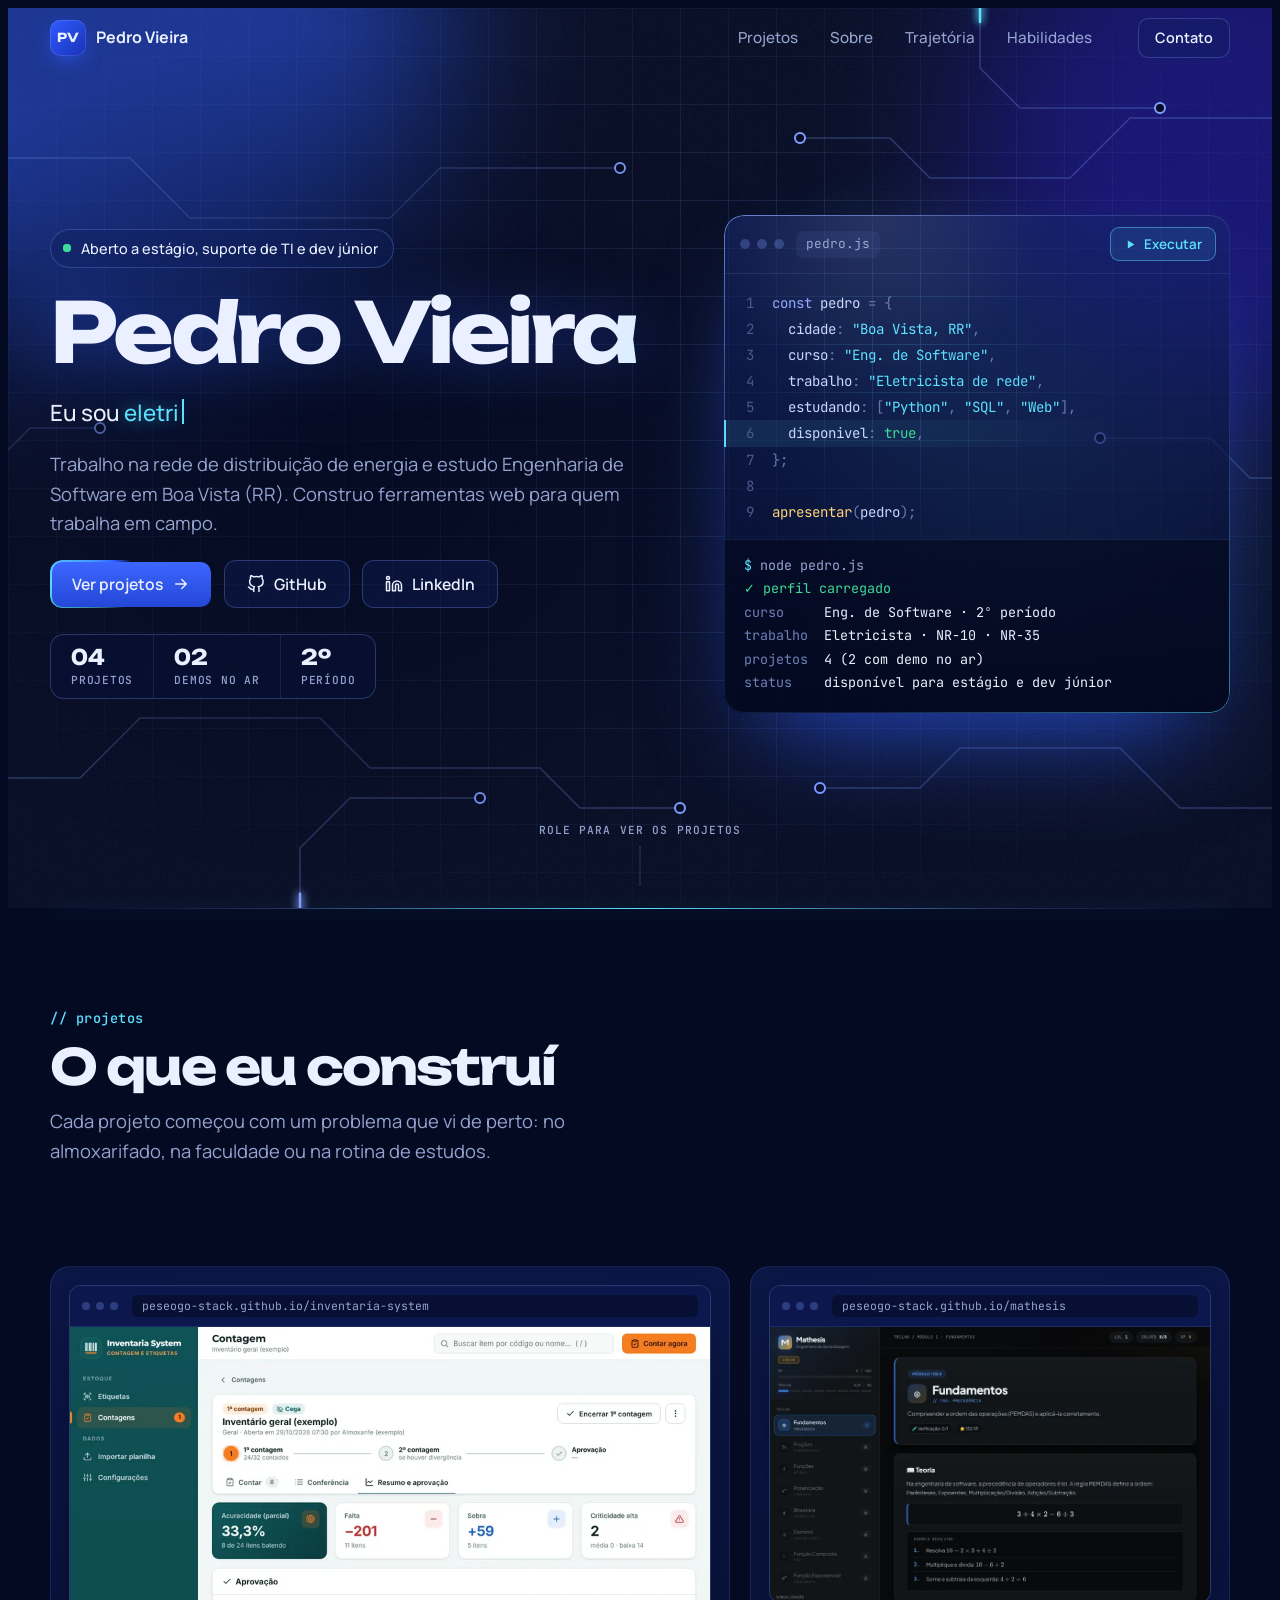
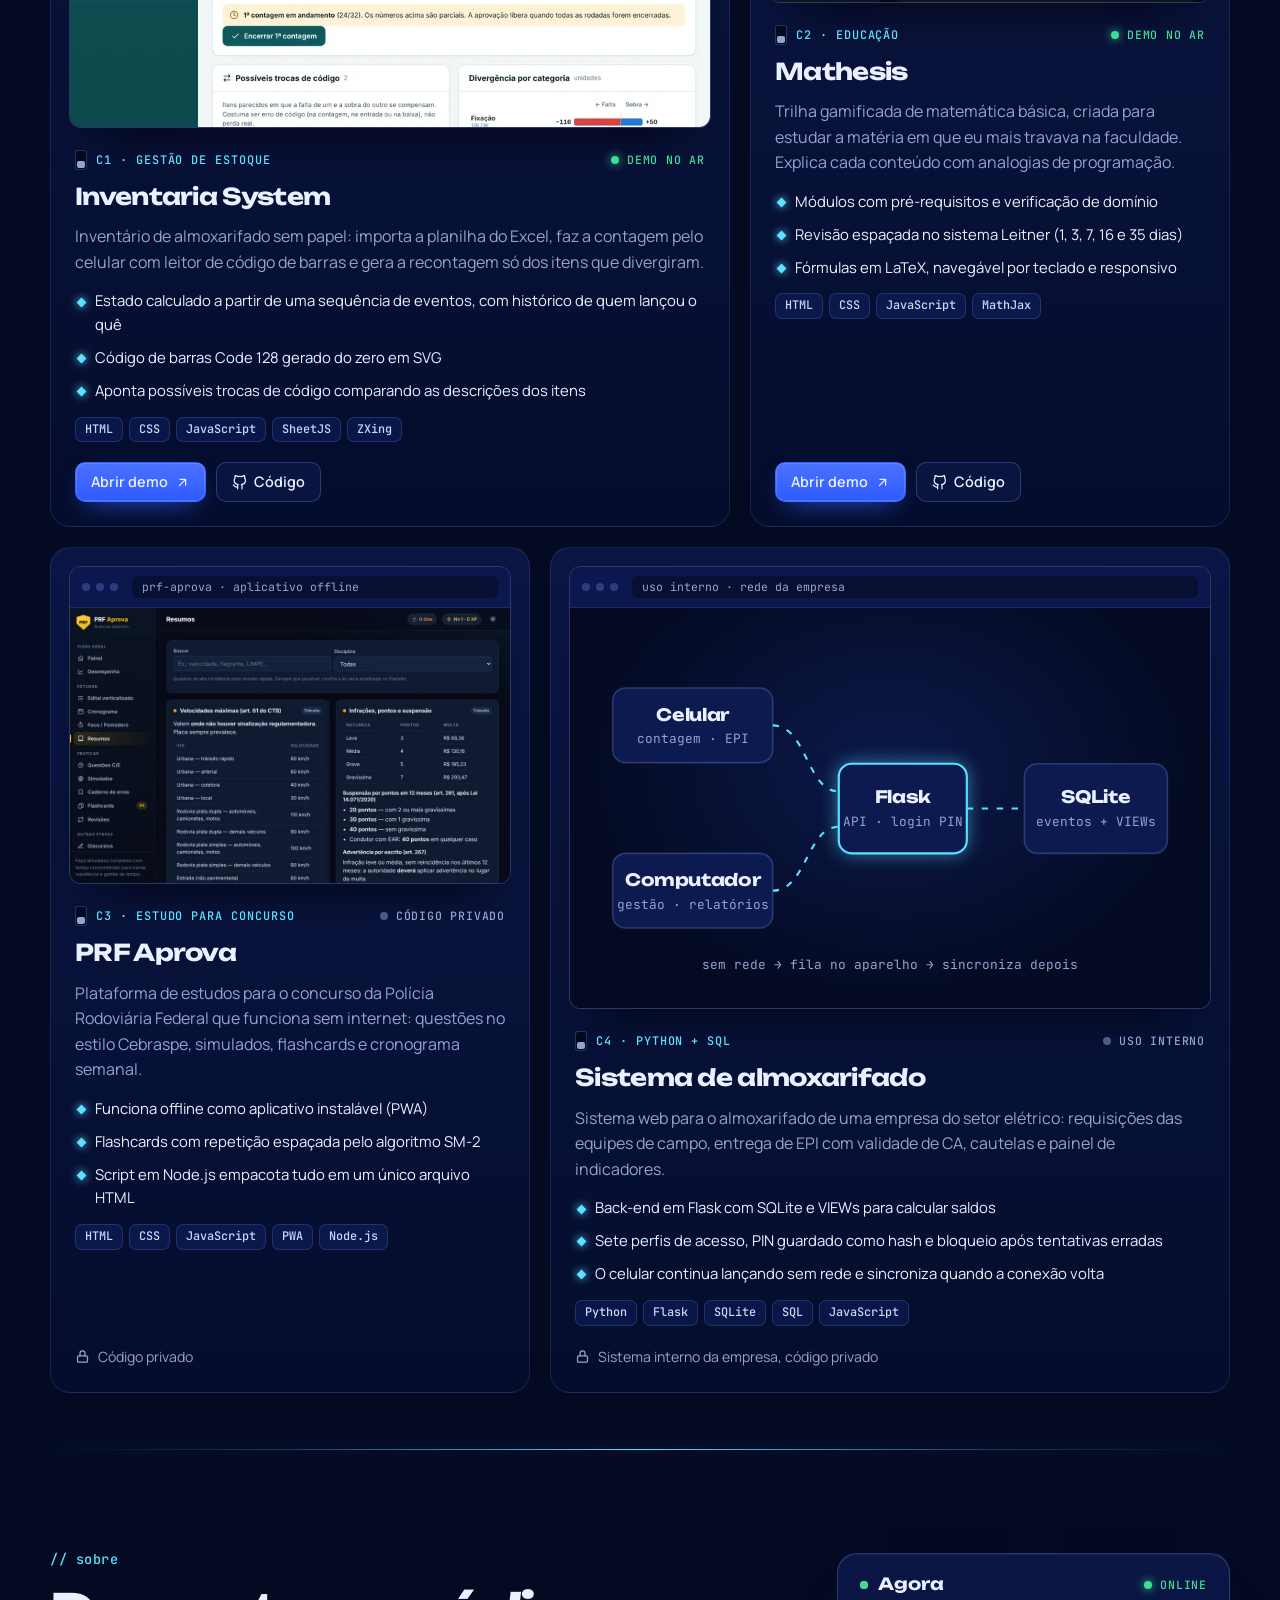
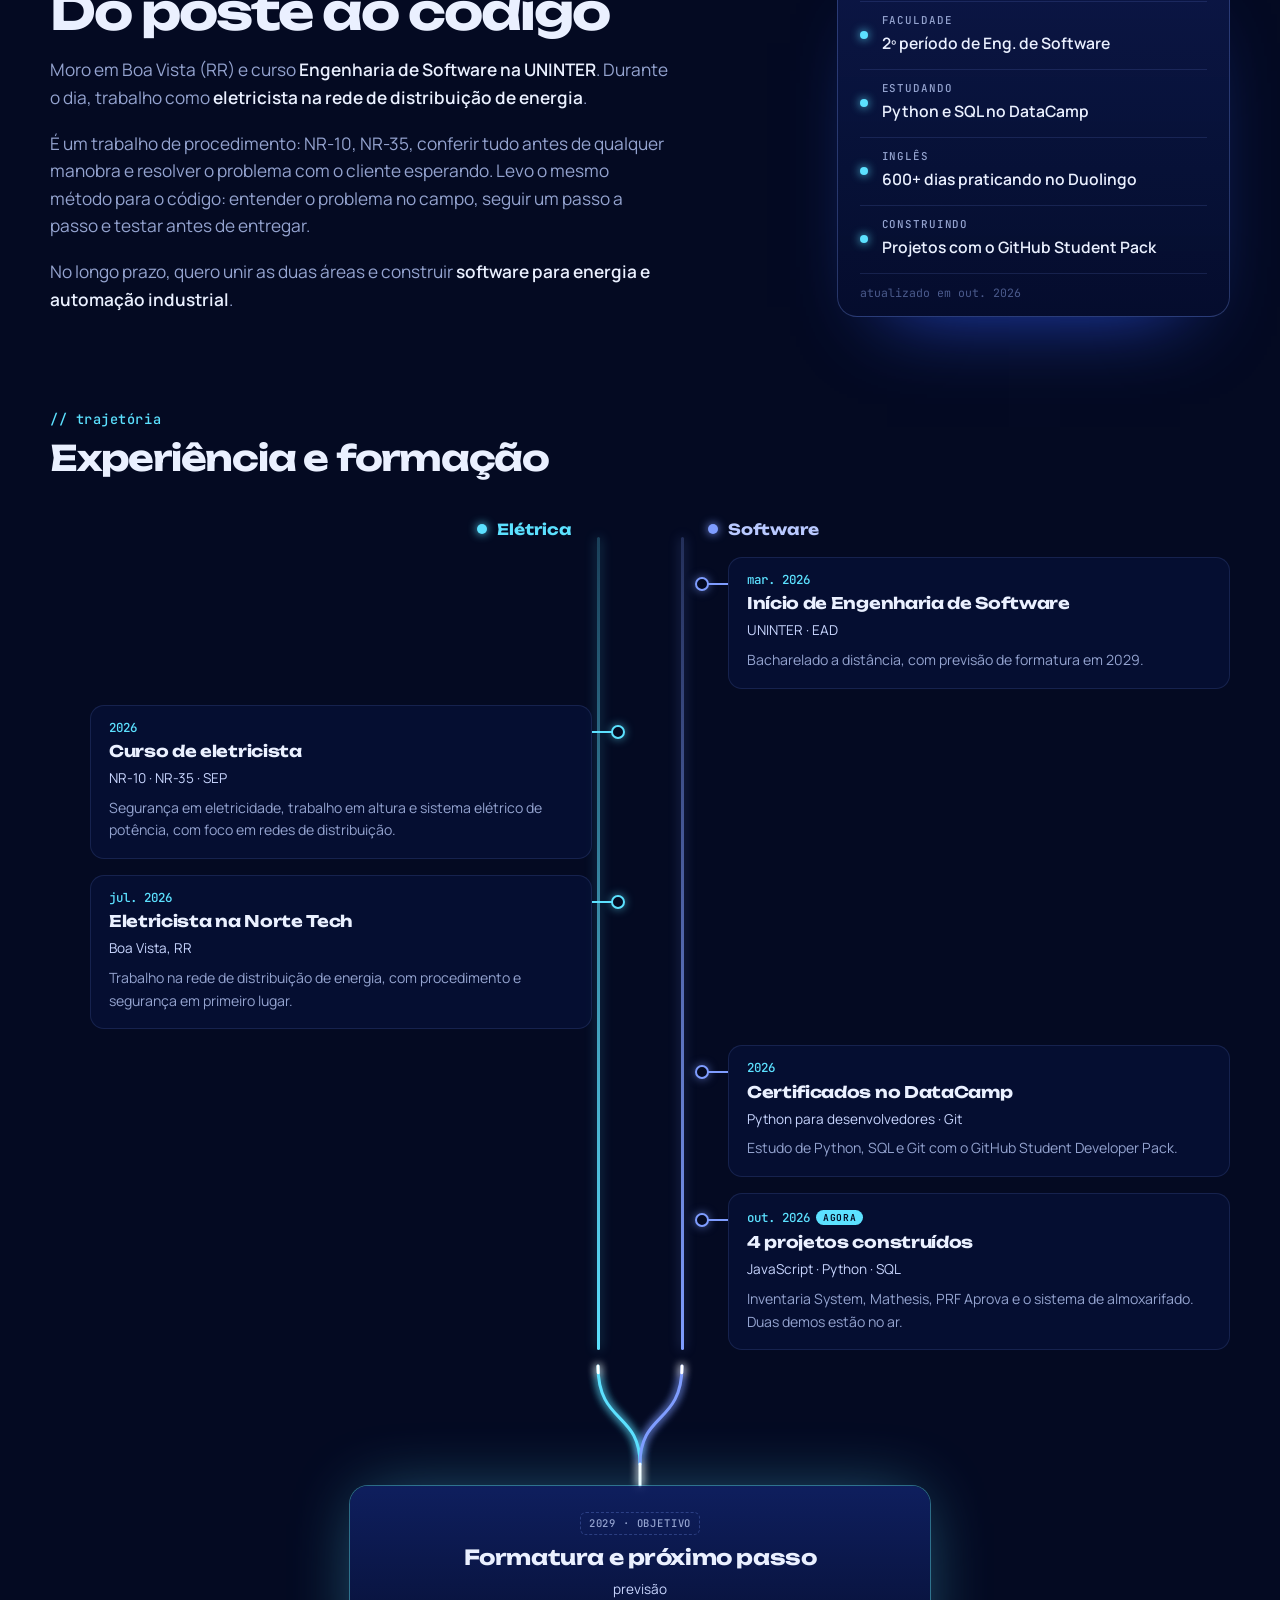
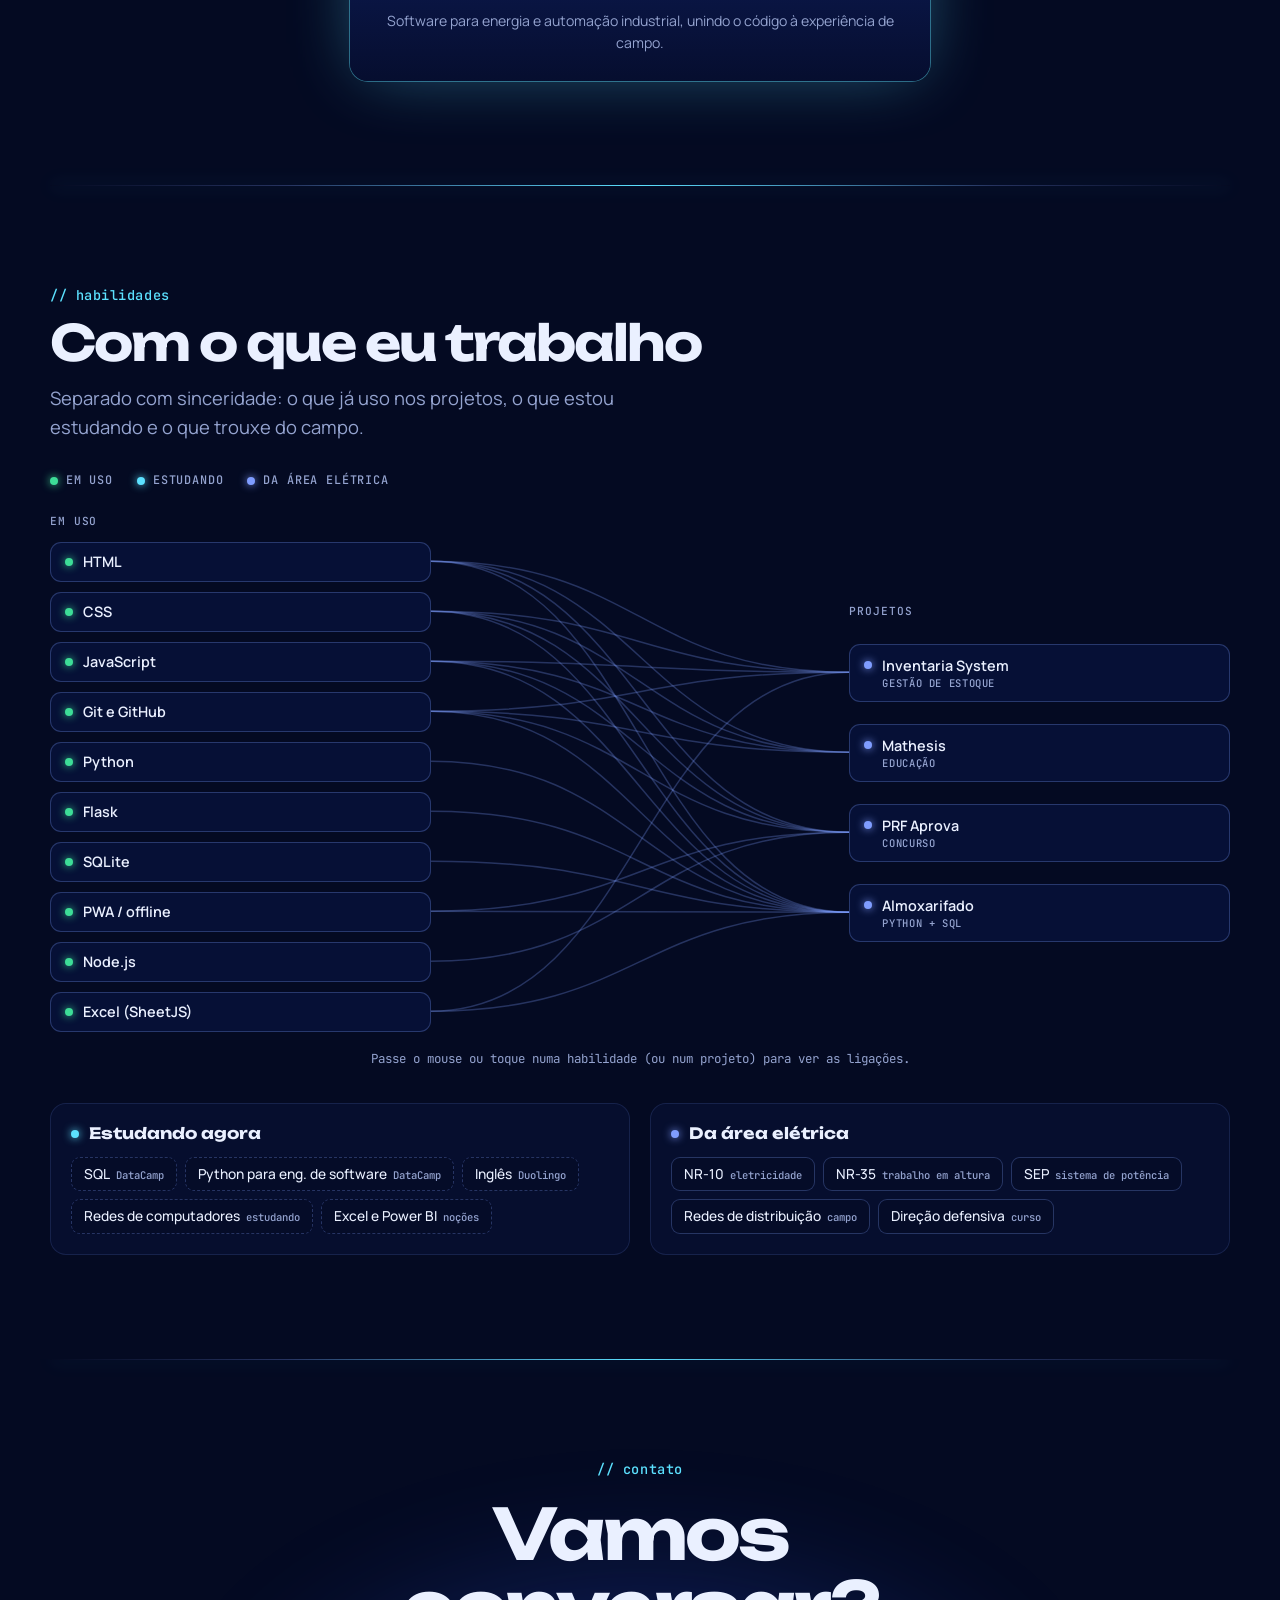
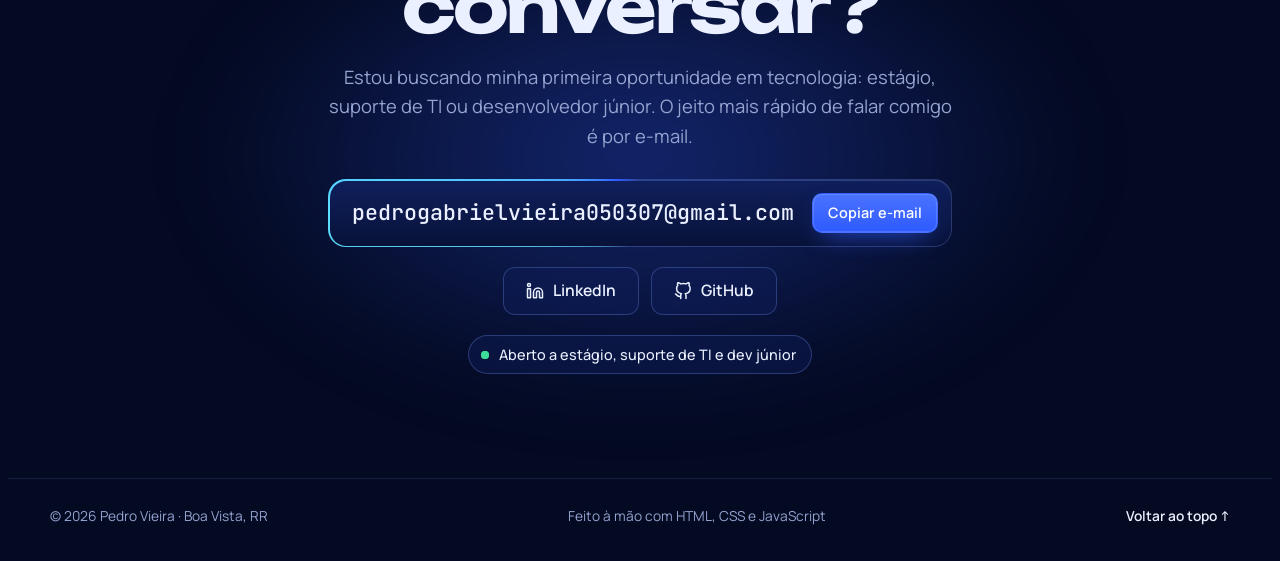
==== commit af72f23e: "Deixa o site leve no celular e cita os 600+ dias de inglês - No celular e no tablet, as luzes desfoc" ====
--- a/index.html
+++ b/index.html
@@ -368,7 +368,7 @@
               <ul class="agora__lista">
                 <li><span class="agora__rotulo">Faculdade</span><span class="agora__valor">2º período de Eng. de Software</span></li>
                 <li><span class="agora__rotulo">Estudando</span><span class="agora__valor">Python e SQL no DataCamp</span></li>
-                <li><span class="agora__rotulo">Inglês</span><span class="agora__valor">Todos os dias no Duolingo</span></li>
+                <li><span class="agora__rotulo">Inglês</span><span class="agora__valor">600+ dias praticando no Duolingo</span></li>
                 <li><span class="agora__rotulo">Construindo</span><span class="agora__valor">Projetos com o GitHub Student Pack</span></li>
               </ul>
               <p class="agora__data">atualizado em out. 2026</p>
--- a/css/estilo.css
+++ b/css/estilo.css
@@ -624,6 +624,35 @@
   .pilula { font-size: .82rem; }
 }
 
+/* ---------- Celular e tablet: mesmo visual com menos trabalho de desenho ----------
+   Desfoque (filter: blur e backdrop-filter), mistura de camadas e manchas animadas
+   obrigam o celular a redesenhar a tela inteira a cada quadro; aqui viram versões paradas. */
+@media (max-width: 900px), (hover: none) and (pointer: coarse) {
+  .luz, .grao, .holofote, .grade--viva, .heroi .nos .halo { display: none; }
+  .heroi .fundo {
+    background:
+      radial-gradient(ellipse 95% 50% at 5% 0%, rgb(47 91 255 / .6), transparent 70%),
+      radial-gradient(ellipse 75% 40% at 100% 8%, rgb(42 31 209 / .5), transparent 70%),
+      radial-gradient(ellipse 70% 30% at 85% 62%, rgb(92 225 255 / .1), transparent 70%);
+  }
+  .pilula, .btn--vidro, .medidor, .heroi__cartao, .nav--fixa, .nav__links {
+    backdrop-filter: none; -webkit-backdrop-filter: none;
+  }
+  .pilula, .btn--vidro { background: rgb(12 26 79 / .88); }
+  .medidor { background: rgb(8 18 58 / .92); }
+  .heroi__cartao { background: linear-gradient(180deg, #0f1f5c, #071037); }
+  .nav--fixa { background: rgb(4 10 34 / .97); }
+  .nav__links { background: rgb(8 18 58 / .98); }
+  .pulsos, .surto, .fios__uniao, .rede__fios path.aceso, .rede.focando .rede__fios path.aceso { filter: none; }
+  .heroi__nome { filter: none; animation: subir .8s cubic-bezier(.2, .7, .2, 1) both .15s; }
+  .heroi__flutua { animation: none; }
+  .janela__tela img { animation: none; }
+  .contato__brilho { filter: none; }
+}
+
+/* animações pausam quando a seção sai da tela (classe colocada pelo js/main.js) */
+.pausado, .pausado *, .pausado *::before, .pausado *::after { animation-play-state: paused !important; }
+
 @media (prefers-reduced-motion: reduce) {
   *, *::before, *::after { animation: none !important; transition: none !important; }
 }
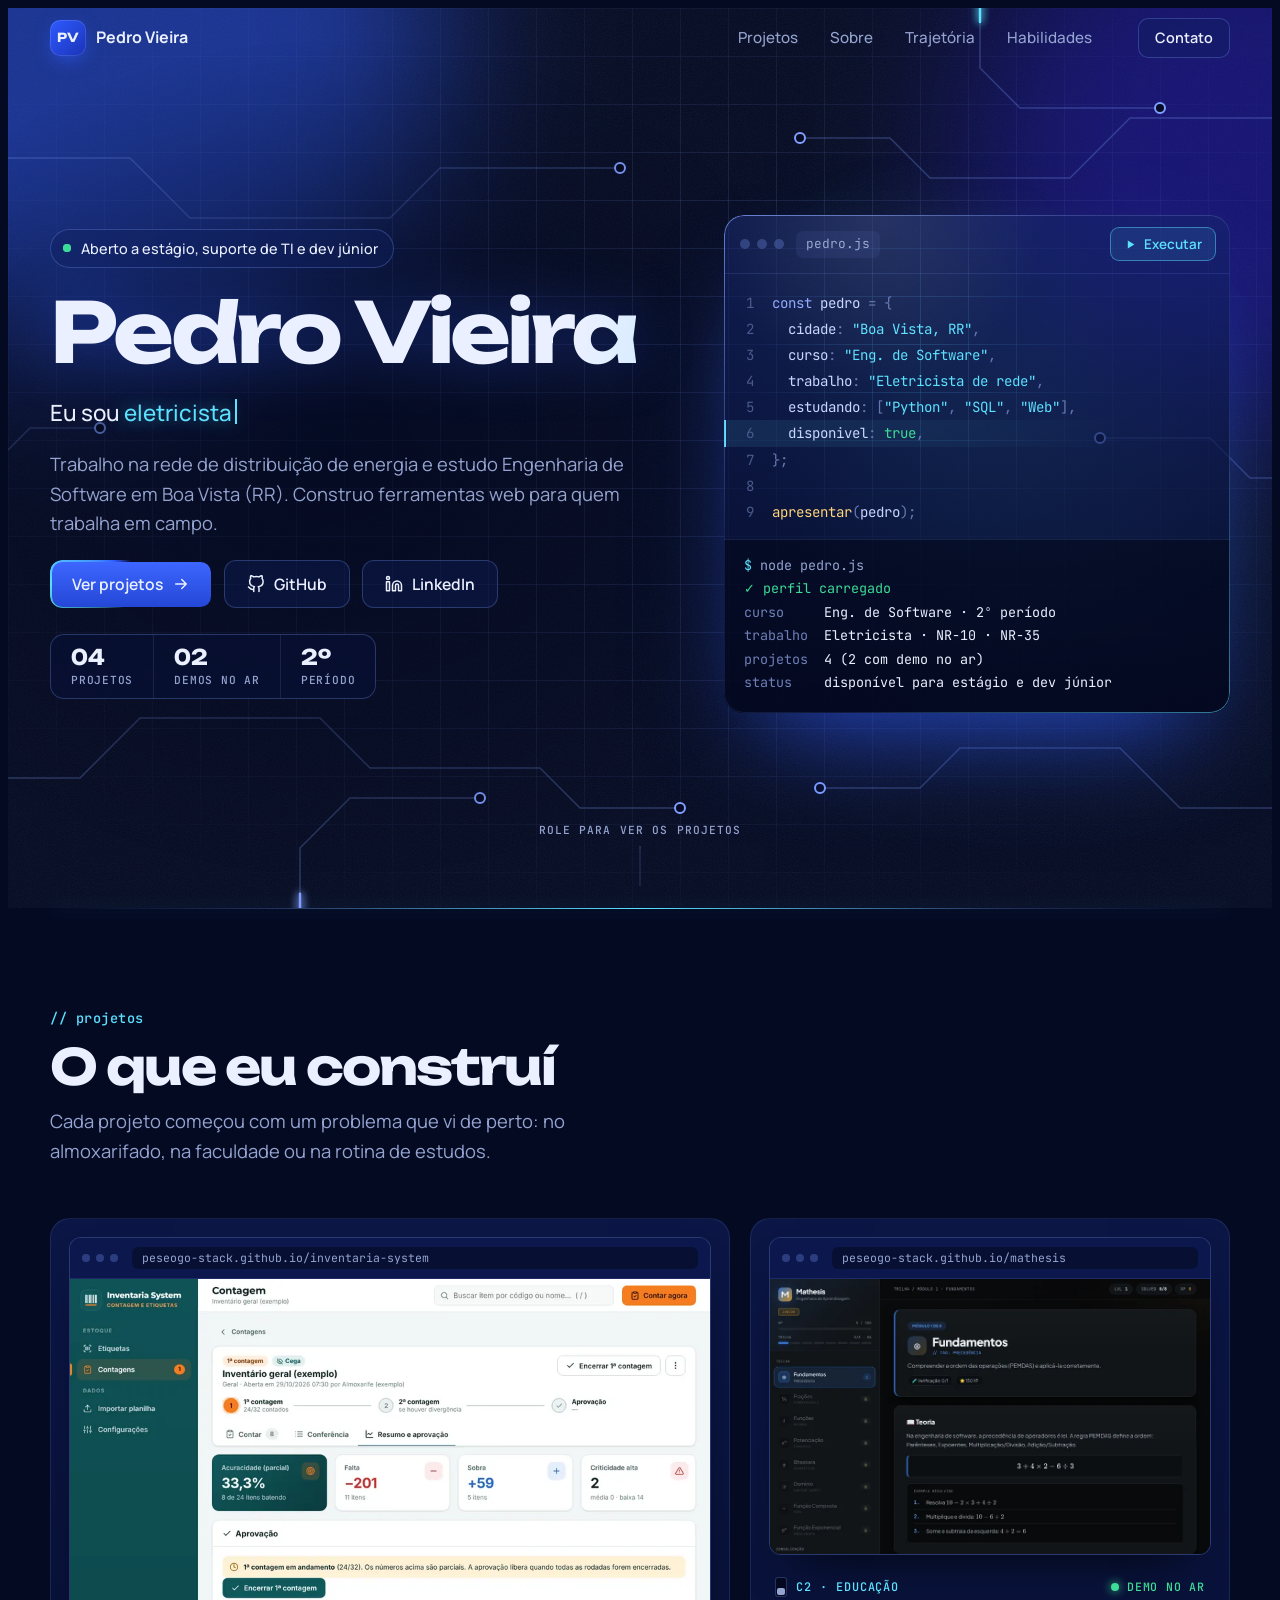
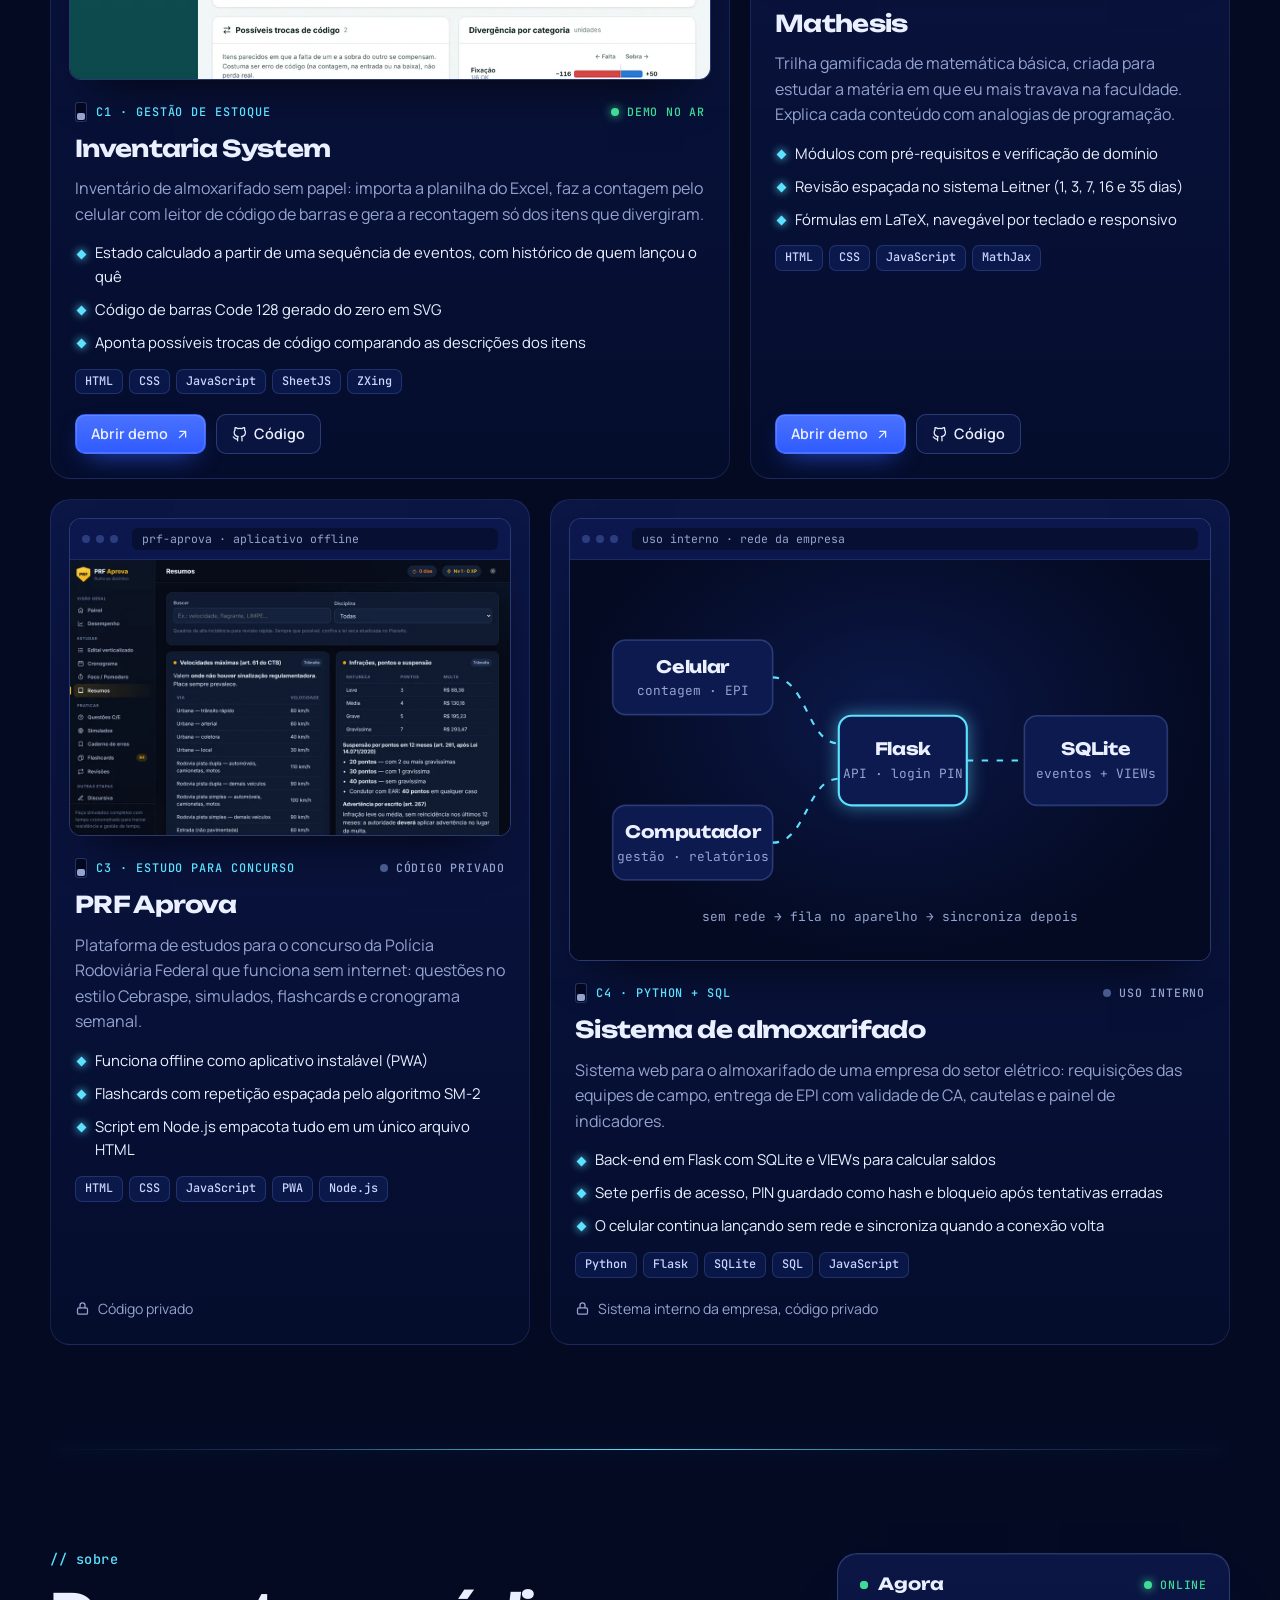
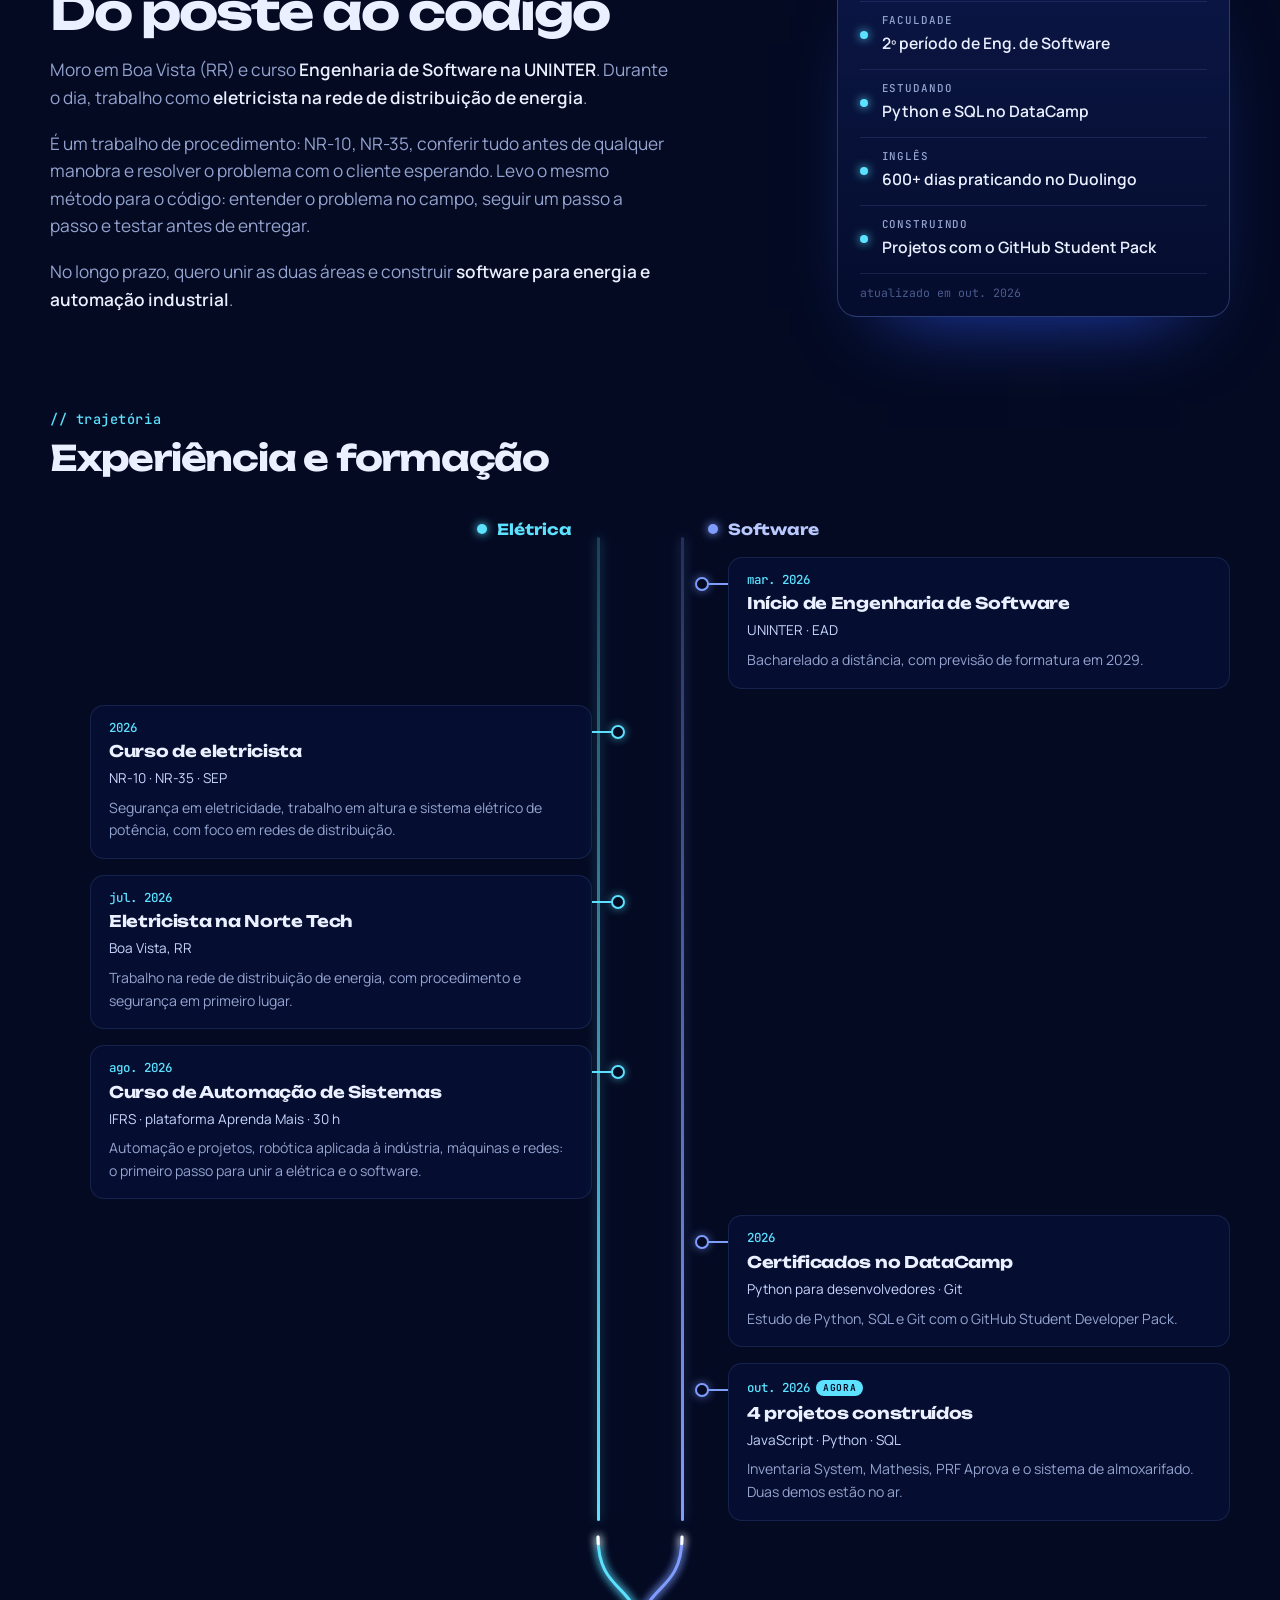
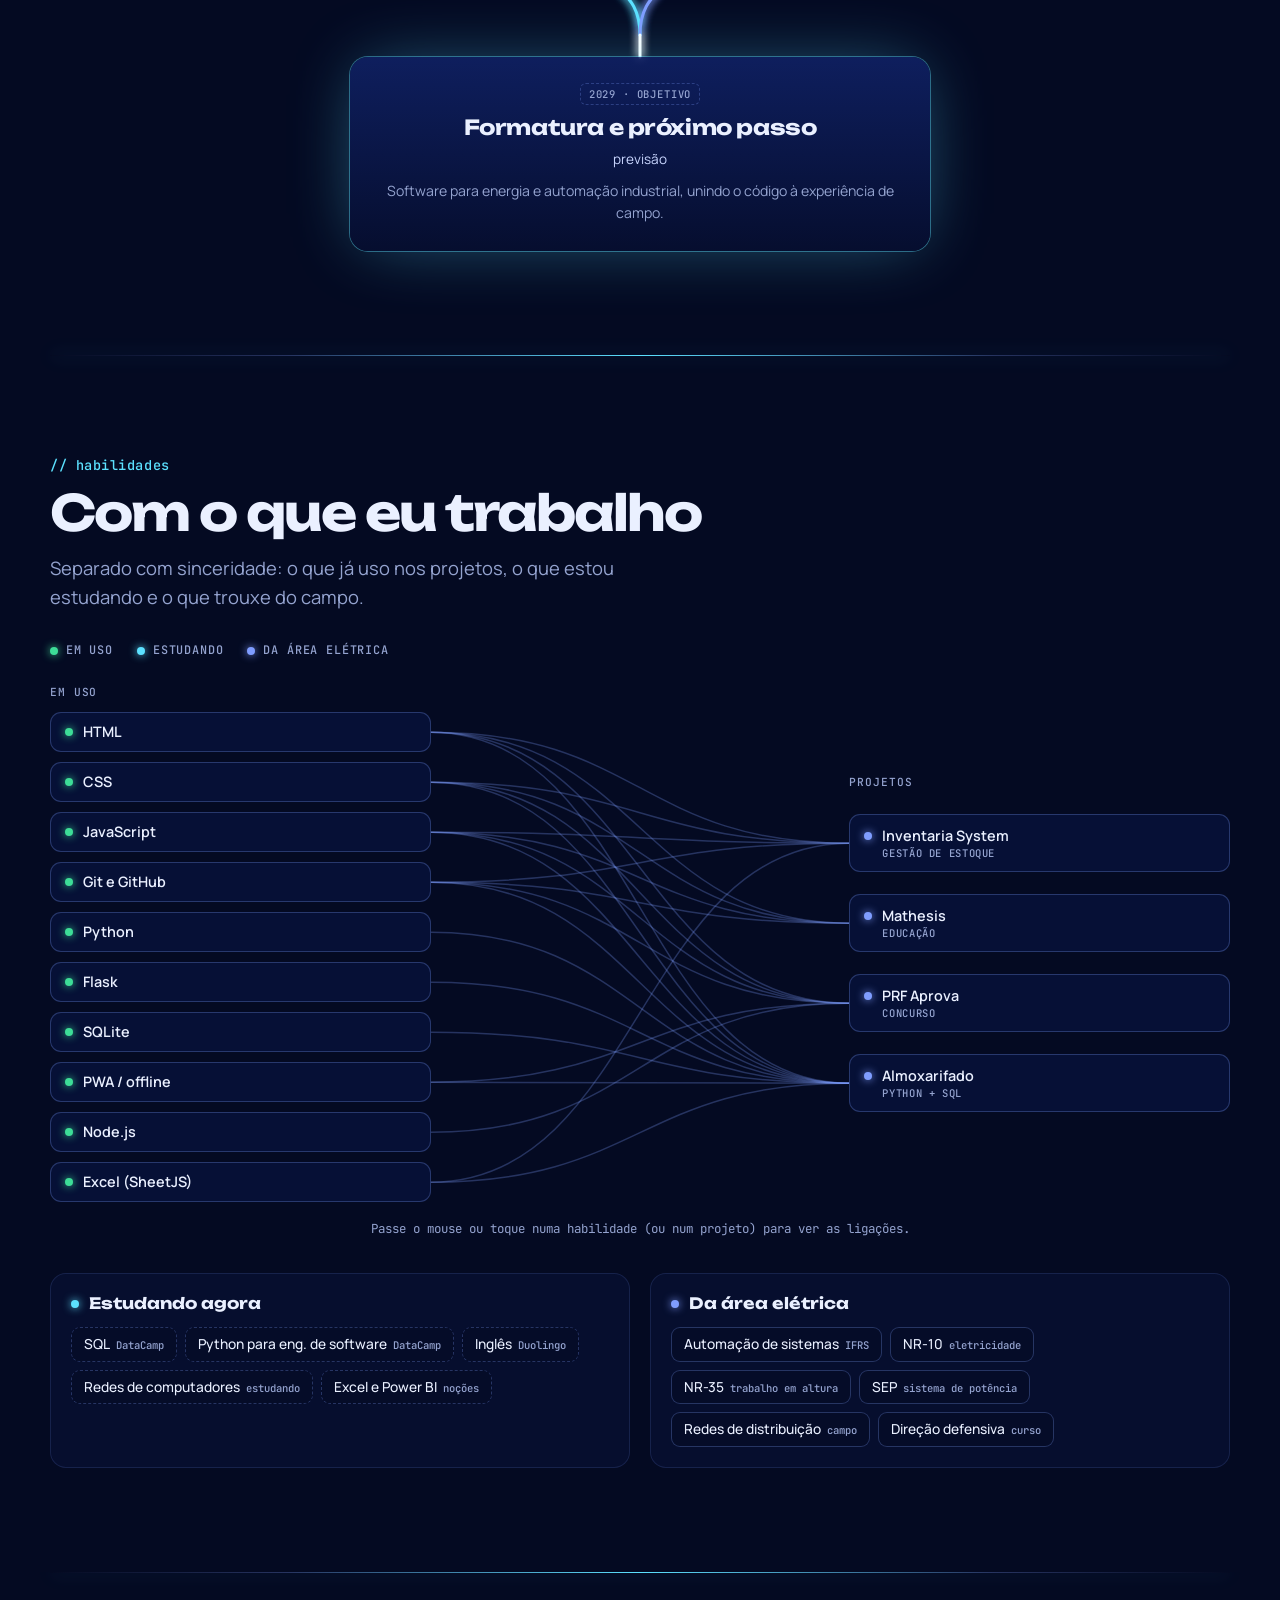
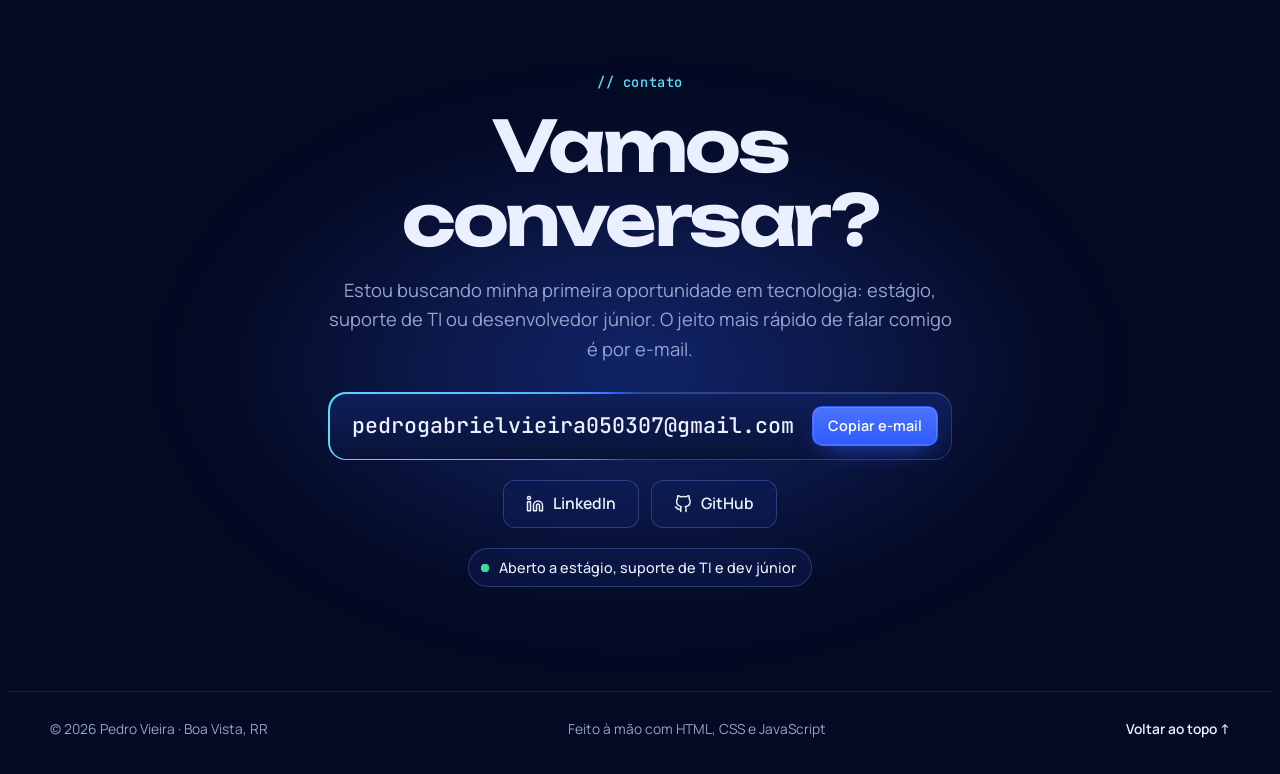
==== commit 43bc7ccf: "Inclui o curso de Automação de Sistemas (IFRS) na trajetória Novo marco no fio da elétrica (ago. 202" ====
--- a/index.html
+++ b/index.html
@@ -406,14 +406,21 @@
                 <p class="tl-local">Boa Vista, RR</p>
                 <p class="tl-desc">Trabalho na rede de distribuição de energia, com procedimento e segurança em primeiro lugar.</p>
               </li>
-              <li class="fio-item fio-item--software" style="grid-row:4">
+              <li class="fio-item fio-item--eletrica" style="grid-row:4">
+                <span class="area area--eletrica">Elétrica</span>
+                <span class="tl-data">ago. 2026</span>
+                <h4 class="tl-titulo">Curso de Automação de Sistemas</h4>
+                <p class="tl-local">IFRS · plataforma Aprenda Mais · 30 h</p>
+                <p class="tl-desc">Automação e projetos, robótica aplicada à indústria, máquinas e redes: o primeiro passo para unir a elétrica e o software.</p>
+              </li>
+              <li class="fio-item fio-item--software" style="grid-row:5">
                 <span class="area area--software">Software</span>
                 <span class="tl-data">2026</span>
                 <h4 class="tl-titulo">Certificados no DataCamp</h4>
                 <p class="tl-local">Python para desenvolvedores · Git</p>
                 <p class="tl-desc">Estudo de Python, SQL e Git com o GitHub Student Developer Pack.</p>
               </li>
-              <li class="fio-item fio-item--software" style="grid-row:5">
+              <li class="fio-item fio-item--software" style="grid-row:6">
                 <span class="area area--software">Software</span>
                 <span class="tl-data">out. 2026<b class="selo-agora">agora</b></span>
                 <h4 class="tl-titulo">4 projetos construídos</h4>
@@ -484,7 +491,7 @@
 
           <div class="hab-extra">
             <div class="hab-extra__grupo cor-estudo"><h3>Estudando agora</h3><ul class="chips"><li>SQL<small>DataCamp</small></li><li>Python para eng. de software<small>DataCamp</small></li><li>Inglês<small>Duolingo</small></li><li>Redes de computadores<small>estudando</small></li><li>Excel e Power BI<small>noções</small></li></ul></div>
-            <div class="hab-extra__grupo cor-campo"><h3>Da área elétrica</h3><ul class="chips"><li>NR-10<small>eletricidade</small></li><li>NR-35<small>trabalho em altura</small></li><li>SEP<small>sistema de potência</small></li><li>Redes de distribuição<small>campo</small></li><li>Direção defensiva<small>curso</small></li></ul></div>
+            <div class="hab-extra__grupo cor-campo"><h3>Da área elétrica</h3><ul class="chips"><li>Automação de sistemas<small>IFRS</small></li><li>NR-10<small>eletricidade</small></li><li>NR-35<small>trabalho em altura</small></li><li>SEP<small>sistema de potência</small></li><li>Redes de distribuição<small>campo</small></li><li>Direção defensiva<small>curso</small></li></ul></div>
           </div>
         </div>
       </div>
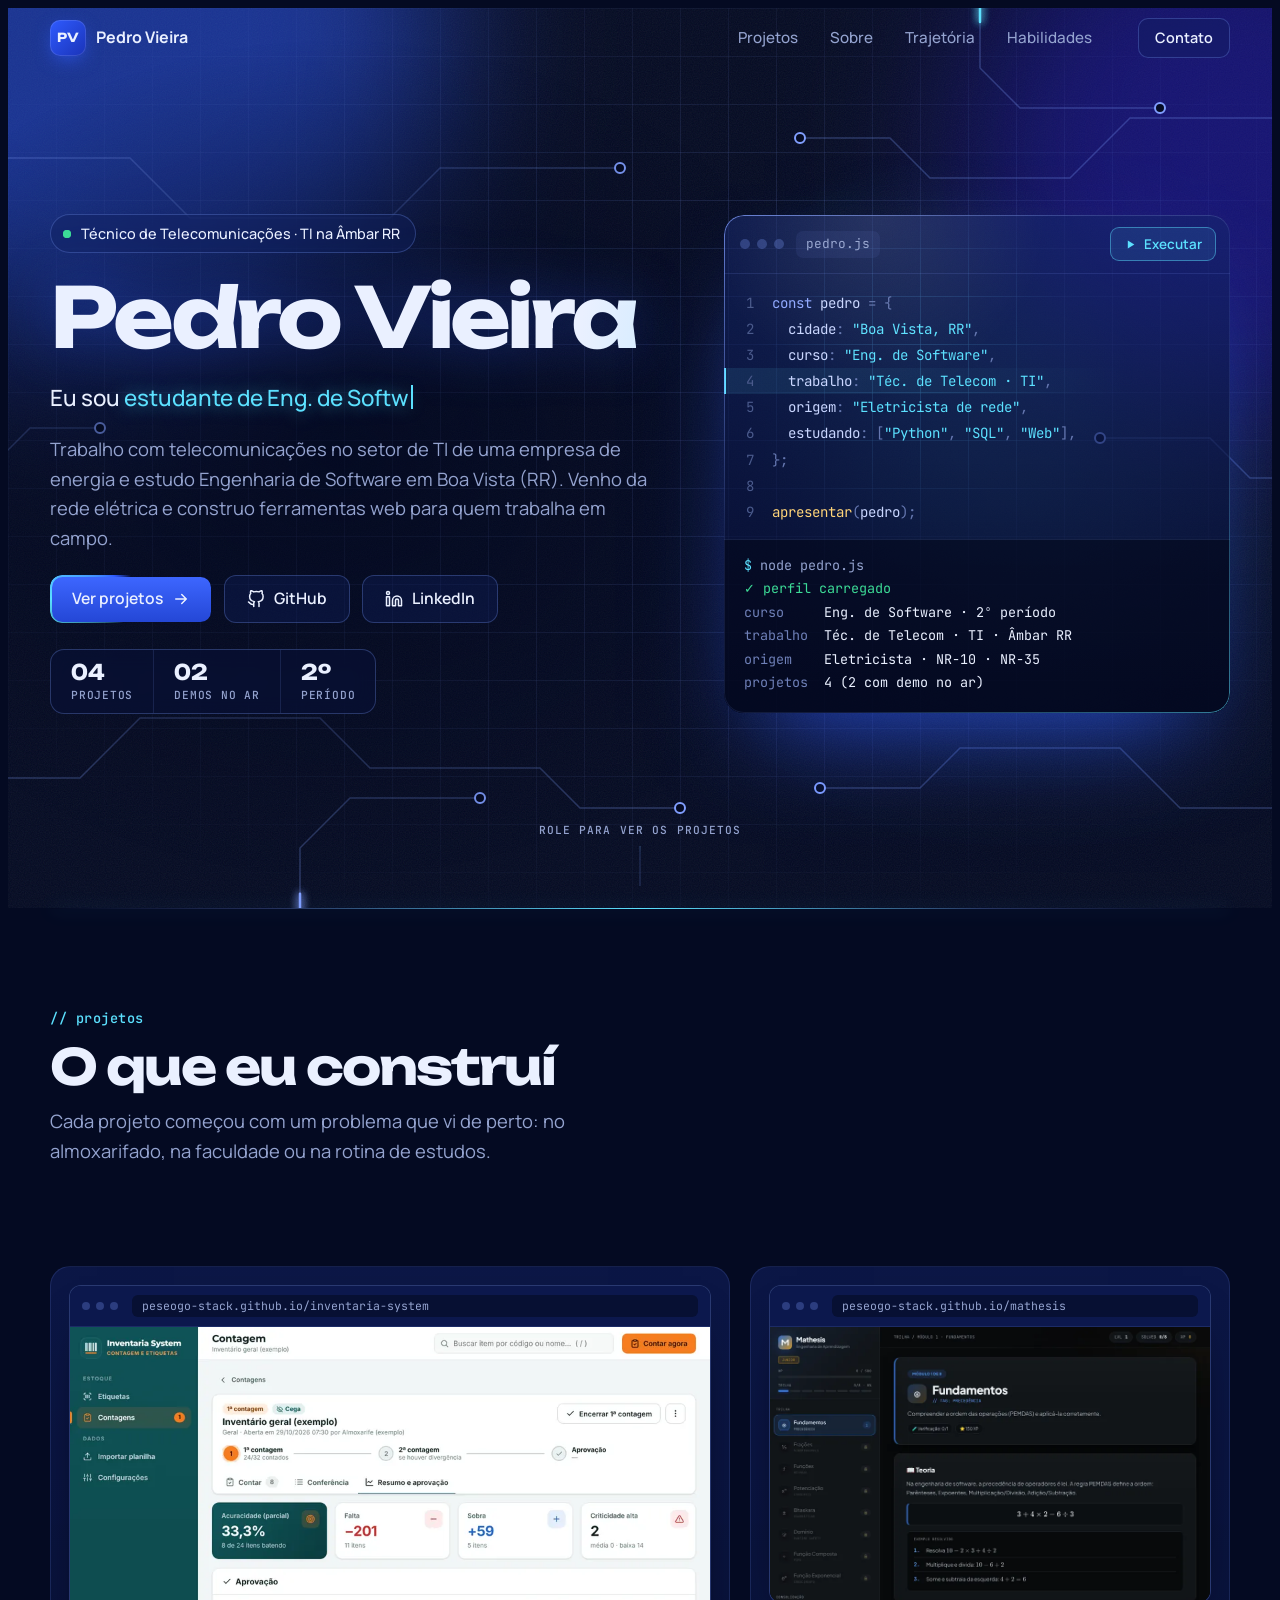
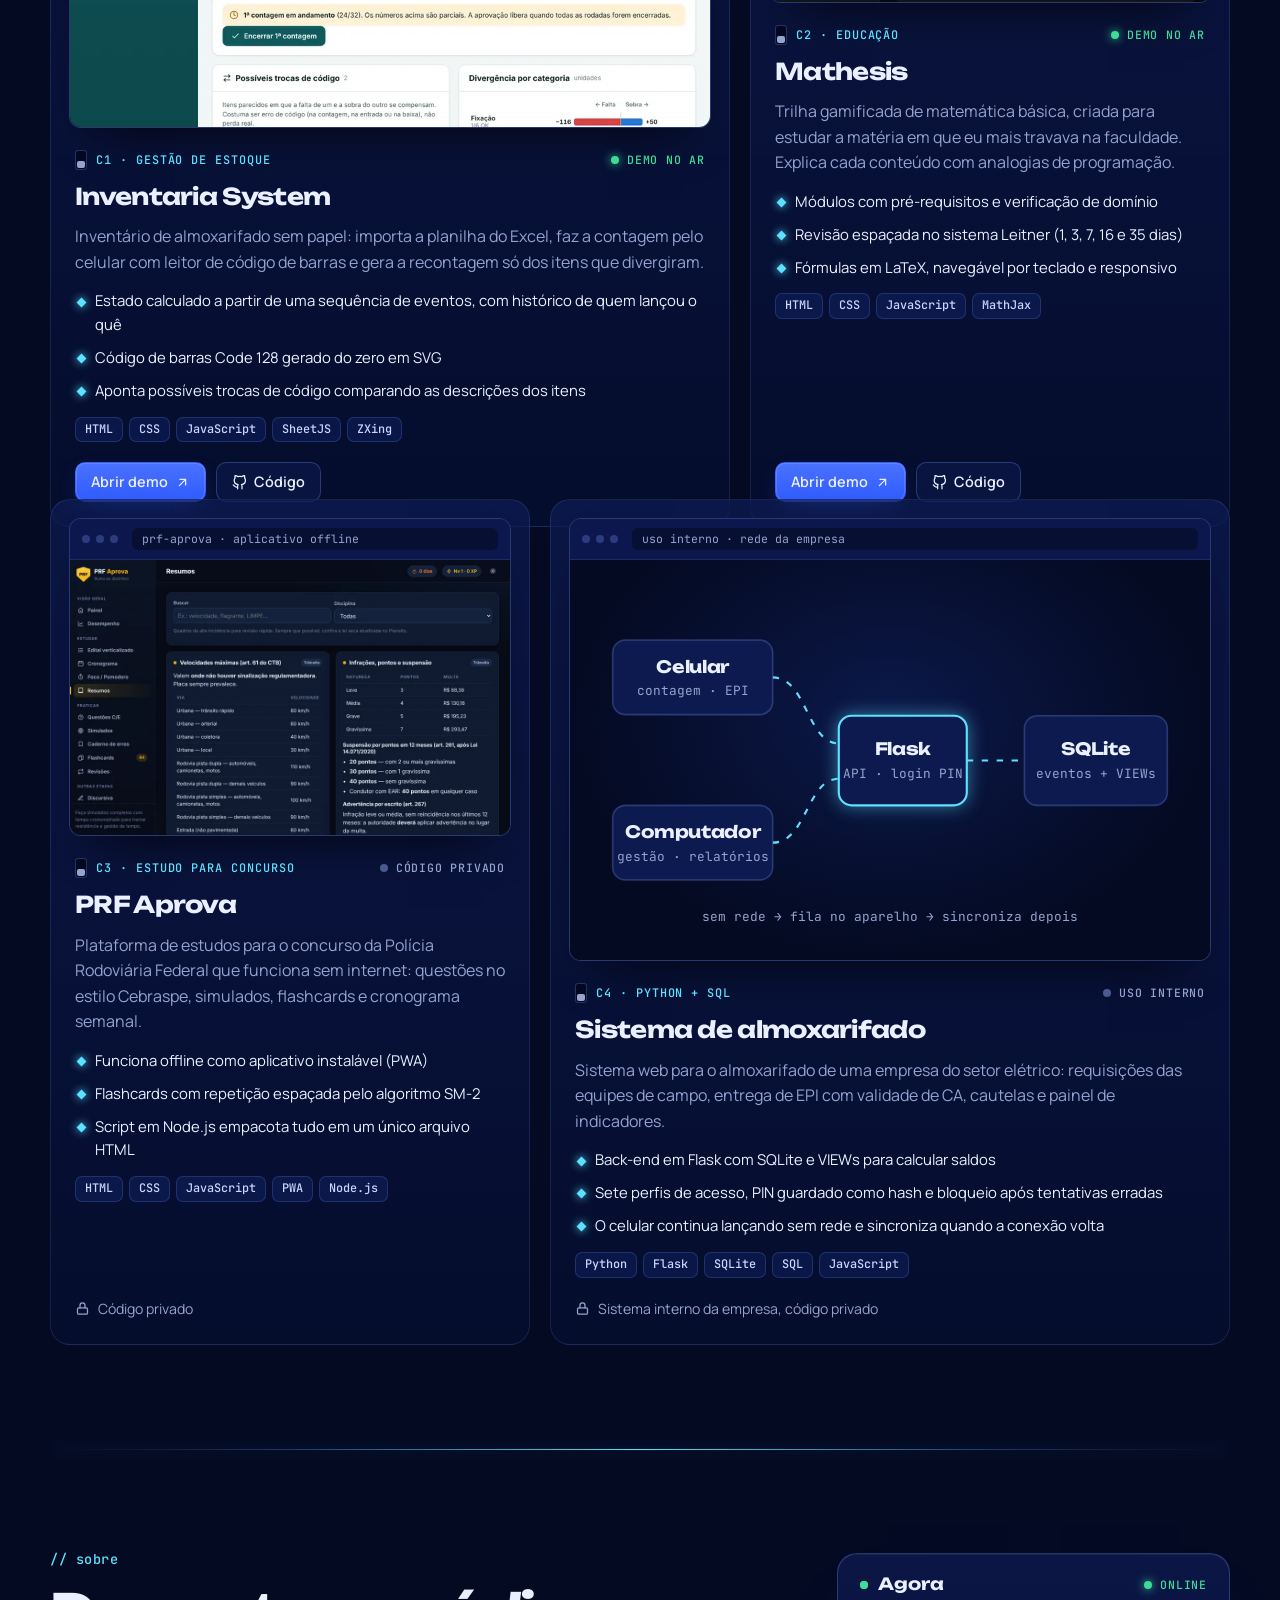
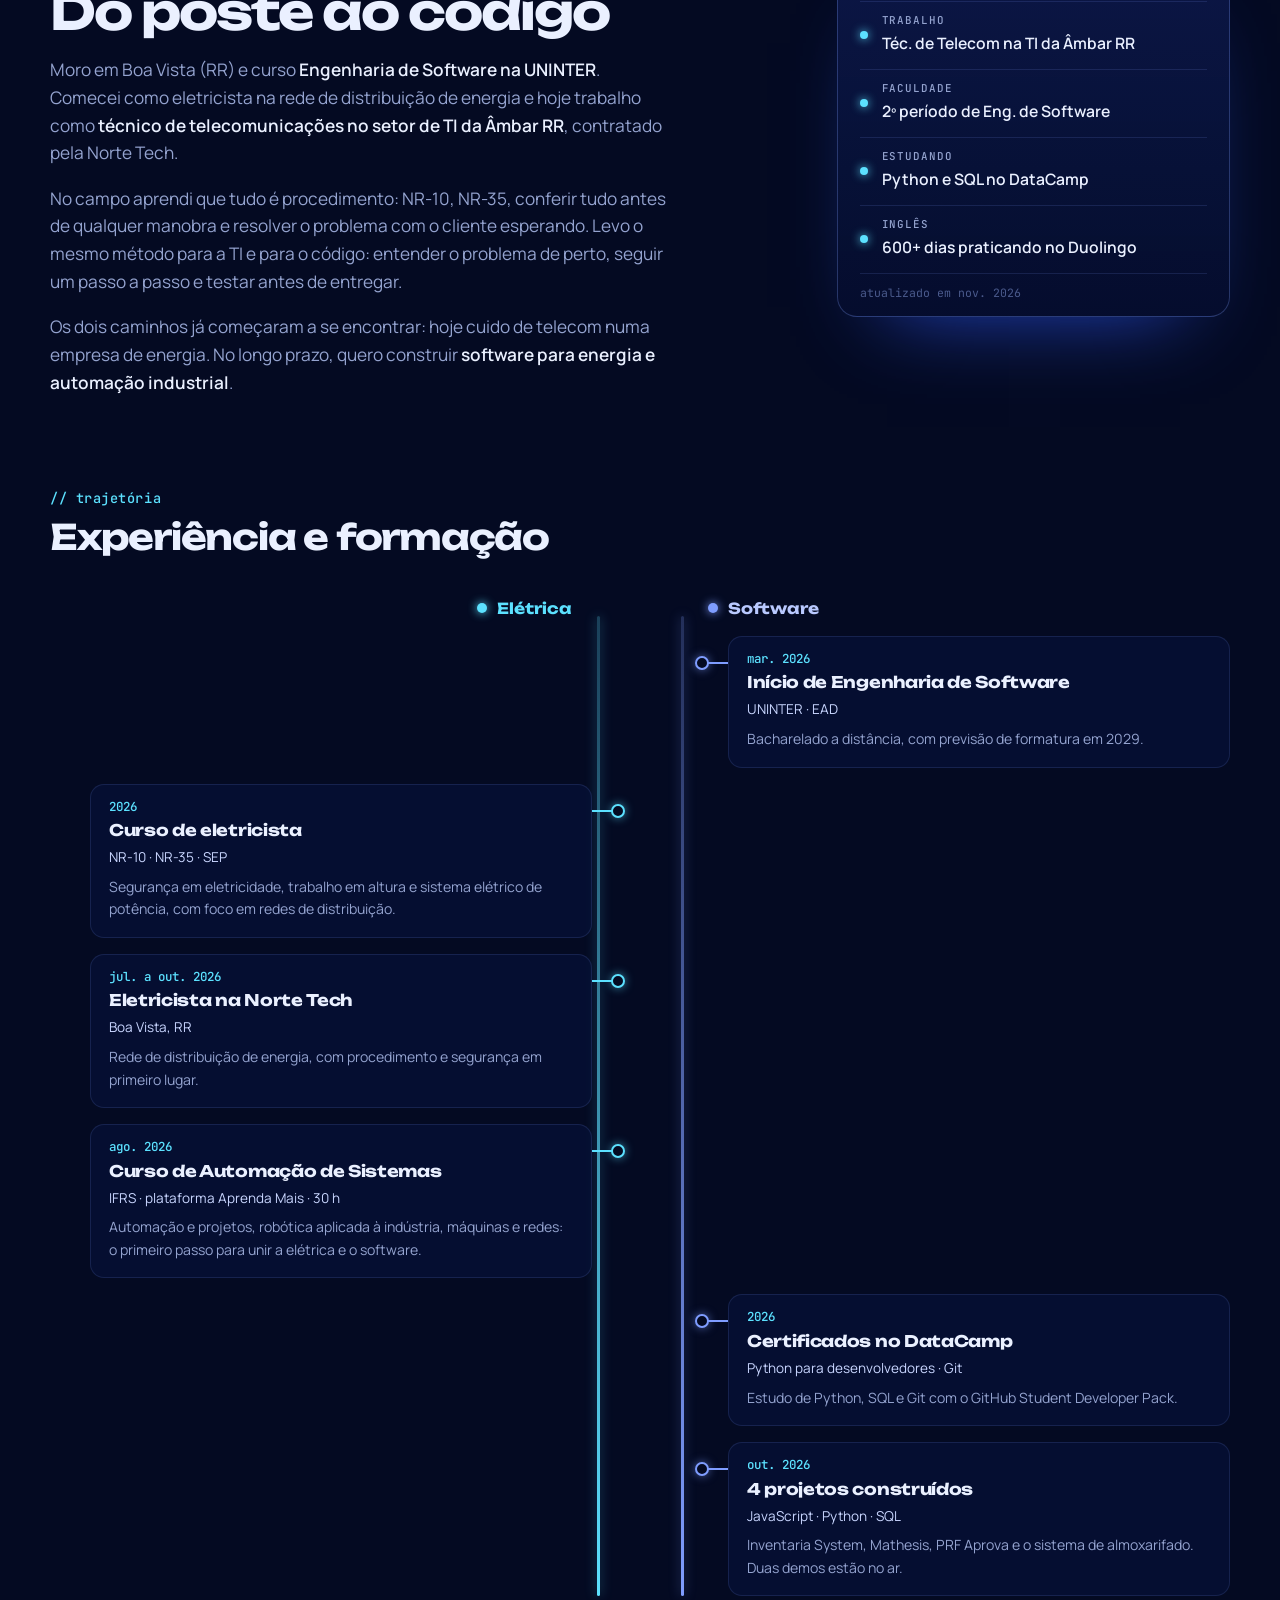
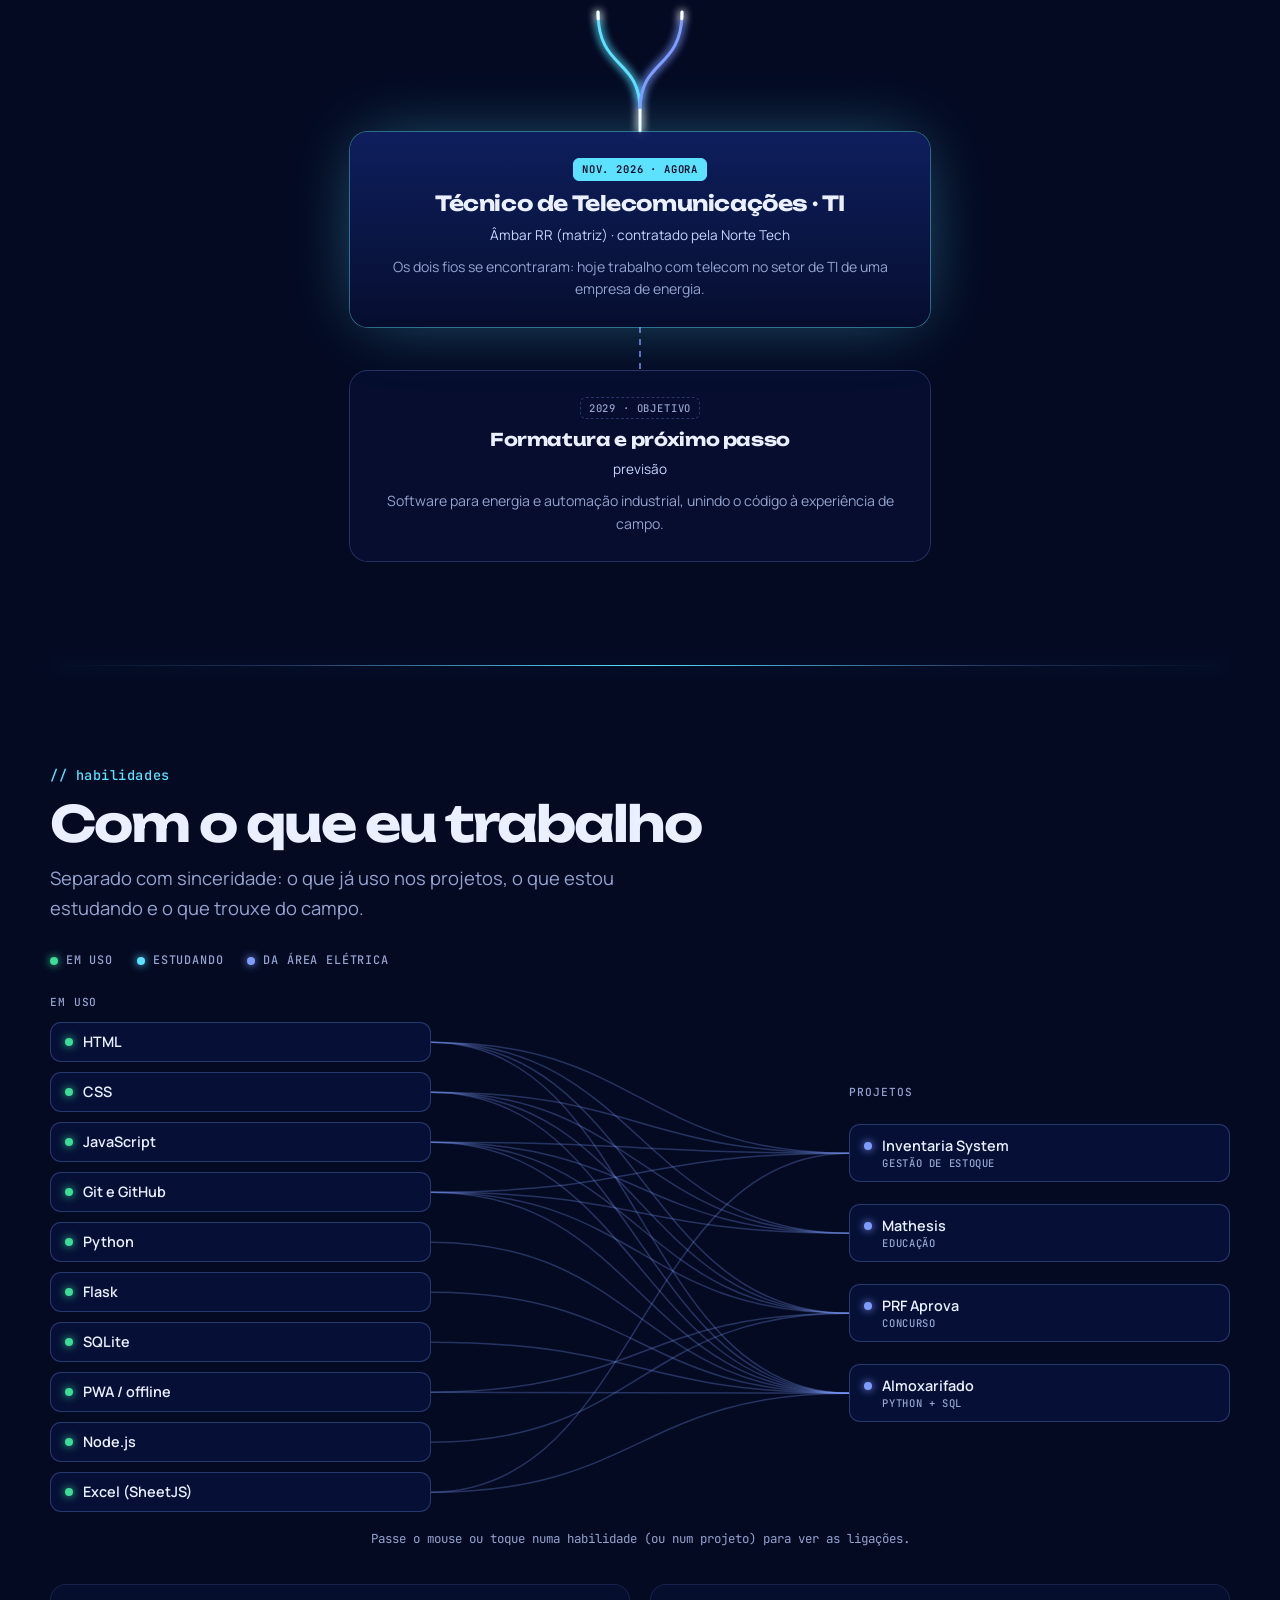
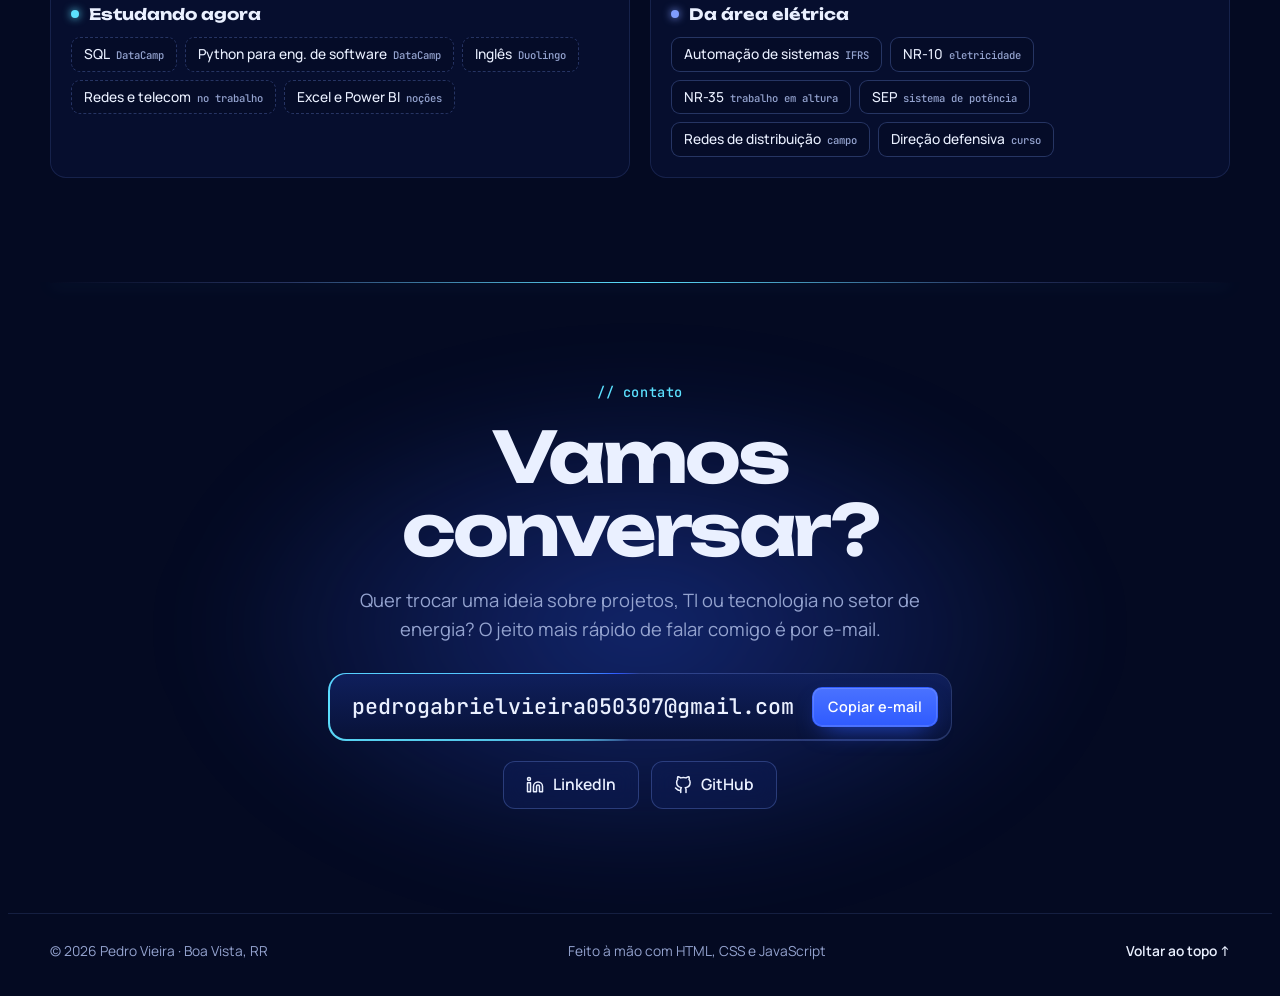
==== commit c8ac0eff: "Atualiza a área atual: técnico de telecomunicações na TI - Topo, cartão de código, Sobre e painel "A" ====
--- a/index.html
+++ b/index.html
@@ -4,7 +4,7 @@
   <meta charset="utf-8">
   <meta name="viewport" content="width=device-width, initial-scale=1">
   <title>Pedro Vieira · Engenharia de Software</title>
-  <meta name="description" content="Portfólio de Pedro Vieira, estudante de Engenharia de Software em Boa Vista (RR) e eletricista de rede de distribuição. Projetos web em JavaScript, Python e SQL.">
+  <meta name="description" content="Portfólio de Pedro Vieira, técnico de telecomunicações na área de TI e estudante de Engenharia de Software em Boa Vista (RR). Projetos web em JavaScript, Python e SQL.">
   <meta name="author" content="Pedro Gabriel Costa Vieira">
   <link rel="canonical" href="https://peseogo-stack.github.io/">
 
@@ -13,7 +13,7 @@
   <meta property="og:locale" content="pt_BR">
   <meta property="og:url" content="https://peseogo-stack.github.io/">
   <meta property="og:title" content="Pedro Vieira · Engenharia de Software">
-  <meta property="og:description" content="Estudante de Engenharia de Software e eletricista. Construo ferramentas web para problemas reais de quem trabalha em campo.">
+  <meta property="og:description" content="Técnico de telecomunicações na TI e estudante de Engenharia de Software. Venho da rede elétrica e construo ferramentas web para quem trabalha em campo.">
   <meta property="og:image" content="https://peseogo-stack.github.io/img/og.png">
   <meta property="og:image:width" content="1200">
   <meta property="og:image:height" content="630">
@@ -34,7 +34,7 @@
     "name": "Pedro Gabriel Costa Vieira",
     "alternateName": "Pedro Vieira",
     "url": "https://peseogo-stack.github.io/",
-    "jobTitle": "Estudante de Engenharia de Software",
+    "jobTitle": "Técnico de Telecomunicações (TI)",
     "address": { "@type": "PostalAddress", "addressLocality": "Boa Vista", "addressRegion": "RR", "addressCountry": "BR" },
     "alumniOf": { "@type": "CollegeOrUniversity", "name": "UNINTER" },
     "sameAs": [
@@ -179,12 +179,12 @@
     <div class="faixa">
       <div class="largura heroi__grade">
         <div class="heroi__texto">
-          <p class="pilula entra" style="--d:.05s"><span class="ponto" aria-hidden="true"></span>Aberto a estágio, suporte de TI e dev júnior</p>
+          <p class="pilula entra" style="--d:.05s"><span class="ponto" aria-hidden="true"></span>Técnico de Telecomunicações · TI na Âmbar RR</p>
           <h1 class="heroi__nome">Pedro Vieira</h1>
-          <p class="digitando entra" style="--d:.28s" aria-label="Eu sou desenvolvedor em formação, eletricista de rede e estudante de Engenharia de Software">
-            <span aria-hidden="true">Eu sou </span><span class="digitando__texto" aria-hidden="true">desenvolvedor em formação</span><span class="caret" aria-hidden="true"></span>
+          <p class="digitando entra" style="--d:.28s" aria-label="Eu sou técnico de telecomunicações, estudante de Engenharia de Software e desenvolvedor em formação">
+            <span aria-hidden="true">Eu sou </span><span class="digitando__texto" aria-hidden="true">técnico de telecomunicações</span><span class="caret" aria-hidden="true"></span>
           </p>
-          <p class="lead entra" style="--d:.38s">Trabalho na rede de distribuição de energia e estudo Engenharia de Software em Boa Vista (RR). Construo ferramentas web para quem trabalha em campo.</p>
+          <p class="lead entra" style="--d:.38s">Trabalho com telecomunicações no setor de TI de uma empresa de energia e estudo Engenharia de Software em Boa Vista (RR). Venho da rede elétrica e construo ferramentas web para quem trabalha em campo.</p>
           <div class="botoes entra" style="--d:.48s">
             <a class="btn btn--corrente magnetico" href="#projetos">Ver projetos <svg class="icone" aria-hidden="true"><use href="#i-seta"/></svg></a>
             <a class="btn btn--vidro magnetico" href="https://github.com/Peseogo-stack" target="_blank" rel="noopener"><svg class="icone" aria-hidden="true"><use href="#i-github"/></svg>GitHub</a>
@@ -205,13 +205,13 @@
                 <span class="heroi__arquivo">pedro.js</span>
                 <button type="button" class="heroi__executar" id="executar"><svg class="icone" aria-hidden="true"><use href="#i-play"/></svg><span id="executar-texto">Executar</span></button>
               </div>
-              <div class="heroi__codigo" role="img" aria-label="Código descrevendo o Pedro: cidade Boa Vista, curso Engenharia de Software, trabalho eletricista de rede, estudando Python, SQL e Web, disponível.">
+              <div class="heroi__codigo" role="img" aria-label="Código descrevendo o Pedro: cidade Boa Vista, curso Engenharia de Software, trabalho técnico de telecomunicações na TI, origem eletricista de rede, estudando Python, SQL e Web.">
                 <span class="l"><span class="c-pal">const</span> <span class="c-cha">pedro</span> <span class="c-pon">=</span> <span class="c-pon">{</span></span>
                 <span class="l">  <span class="c-cha">cidade</span><span class="c-pon">:</span> <span class="c-txt">"Boa Vista, RR"</span><span class="c-pon">,</span></span>
                 <span class="l">  <span class="c-cha">curso</span><span class="c-pon">:</span> <span class="c-txt">"Eng. de Software"</span><span class="c-pon">,</span></span>
-                <span class="l">  <span class="c-cha">trabalho</span><span class="c-pon">:</span> <span class="c-txt">"Eletricista de rede"</span><span class="c-pon">,</span></span>
+                <span class="l l--ativa">  <span class="c-cha">trabalho</span><span class="c-pon">:</span> <span class="c-txt">"Téc. de Telecom · TI"</span><span class="c-pon">,</span></span>
+                <span class="l">  <span class="c-cha">origem</span><span class="c-pon">:</span> <span class="c-txt">"Eletricista de rede"</span><span class="c-pon">,</span></span>
                 <span class="l">  <span class="c-cha">estudando</span><span class="c-pon">:</span> <span class="c-pon">[</span><span class="c-txt">"Python"</span><span class="c-pon">,</span> <span class="c-txt">"SQL"</span><span class="c-pon">,</span> <span class="c-txt">"Web"</span><span class="c-pon">],</span></span>
-                <span class="l l--ativa">  <span class="c-cha">disponivel</span><span class="c-pon">:</span> <span class="c-bool">true</span><span class="c-pon">,</span></span>
                 <span class="l"><span class="c-pon">};</span></span>
                 <span class="l"> </span>
                 <span class="l"><span class="c-fn">apresentar</span><span class="c-pon">(</span><span class="c-cha">pedro</span><span class="c-pon">);</span></span>
@@ -221,9 +221,9 @@
                 <div class="saida" id="saida" aria-live="polite">
                   <p class="ok" style="--i:0">✓ perfil carregado</p>
                   <p style="--i:1"><span class="k">curso</span><span>Eng. de Software · 2º período</span></p>
-                  <p style="--i:2"><span class="k">trabalho</span><span>Eletricista · NR-10 · NR-35</span></p>
-                  <p style="--i:3"><span class="k">projetos</span><span>4 (2 com demo no ar)</span></p>
-                  <p style="--i:4"><span class="k">status</span><span>disponível para estágio e dev júnior</span></p>
+                  <p style="--i:2"><span class="k">trabalho</span><span>Téc. de Telecom · TI · Âmbar RR</span></p>
+                  <p style="--i:3"><span class="k">origem</span><span>Eletricista · NR-10 · NR-35</span></p>
+                  <p style="--i:4"><span class="k">projetos</span><span>4 (2 com demo no ar)</span></p>
                 </div>
               </div>
             </div>
@@ -355,9 +355,9 @@
             <div class="sobre__texto">
               <p class="eyebrow-mono">// sobre</p>
               <h2 class="titulo-secao" id="sobre-titulo">Do poste ao código</h2>
-              <p>Moro em Boa Vista (RR) e curso <strong>Engenharia de Software na UNINTER</strong>. Durante o dia, trabalho como <strong>eletricista na rede de distribuição de energia</strong>.</p>
-              <p>É um trabalho de procedimento: NR-10, NR-35, conferir tudo antes de qualquer manobra e resolver o problema com o cliente esperando. Levo o mesmo método para o código: entender o problema no campo, seguir um passo a passo e testar antes de entregar.</p>
-              <p>No longo prazo, quero unir as duas áreas e construir <strong>software para energia e automação industrial</strong>.</p>
+              <p>Moro em Boa Vista (RR) e curso <strong>Engenharia de Software na UNINTER</strong>. Comecei como eletricista na rede de distribuição de energia e hoje trabalho como <strong>técnico de telecomunicações no setor de TI da Âmbar RR</strong>, contratado pela Norte Tech.</p>
+              <p>No campo aprendi que tudo é procedimento: NR-10, NR-35, conferir tudo antes de qualquer manobra e resolver o problema com o cliente esperando. Levo o mesmo método para a TI e para o código: entender o problema de perto, seguir um passo a passo e testar antes de entregar.</p>
+              <p>Os dois caminhos já começaram a se encontrar: hoje cuido de telecom numa empresa de energia. No longo prazo, quero construir <strong>software para energia e automação industrial</strong>.</p>
             </div>
             <aside class="agora" aria-labelledby="agora-titulo">
               <div class="agora__topo">
@@ -366,12 +366,12 @@
               </div>
               <!-- Atualize esta lista (e a data) de tempos em tempos -->
               <ul class="agora__lista">
+                <li><span class="agora__rotulo">Trabalho</span><span class="agora__valor">Téc. de Telecom na TI da Âmbar RR</span></li>
                 <li><span class="agora__rotulo">Faculdade</span><span class="agora__valor">2º período de Eng. de Software</span></li>
                 <li><span class="agora__rotulo">Estudando</span><span class="agora__valor">Python e SQL no DataCamp</span></li>
                 <li><span class="agora__rotulo">Inglês</span><span class="agora__valor">600+ dias praticando no Duolingo</span></li>
-                <li><span class="agora__rotulo">Construindo</span><span class="agora__valor">Projetos com o GitHub Student Pack</span></li>
-              </ul>
-              <p class="agora__data">atualizado em out. 2026</p>
+              </ul>
+              <p class="agora__data">atualizado em nov. 2026</p>
             </aside>
           </div>
 
@@ -401,10 +401,10 @@
               </li>
               <li class="fio-item fio-item--eletrica" style="grid-row:3">
                 <span class="area area--eletrica">Elétrica</span>
-                <span class="tl-data">jul. 2026</span>
+                <span class="tl-data">jul. a out. 2026</span>
                 <h4 class="tl-titulo">Eletricista na Norte Tech</h4>
                 <p class="tl-local">Boa Vista, RR</p>
-                <p class="tl-desc">Trabalho na rede de distribuição de energia, com procedimento e segurança em primeiro lugar.</p>
+                <p class="tl-desc">Rede de distribuição de energia, com procedimento e segurança em primeiro lugar.</p>
               </li>
               <li class="fio-item fio-item--eletrica" style="grid-row:4">
                 <span class="area area--eletrica">Elétrica</span>
@@ -422,7 +422,7 @@
               </li>
               <li class="fio-item fio-item--software" style="grid-row:6">
                 <span class="area area--software">Software</span>
-                <span class="tl-data">out. 2026<b class="selo-agora">agora</b></span>
+                <span class="tl-data">out. 2026</span>
                 <h4 class="tl-titulo">4 projetos construídos</h4>
                 <p class="tl-local">JavaScript · Python · SQL</p>
                 <p class="tl-desc">Inventaria System, Mathesis, PRF Aprova e o sistema de almoxarifado. Duas demos estão no ar.</p>
@@ -435,7 +435,15 @@
                 <path class="u-pulso" pathLength="1000" d="M0 0 C0 58 42 46 42 98 V120"/>
                 <path class="u-pulso" pathLength="1000" style="animation-delay:1.5s" d="M84 0 C84 58 42 46 42 98 V120"/>
               </svg>
+              <!-- Onde os dois fios se juntam: o trabalho atual -->
               <div class="fios__destino">
+                <span class="area area--juncao">nov. 2026 · agora</span>
+                <h4 class="tl-titulo">Técnico de Telecomunicações · TI</h4>
+                <p class="tl-local">Âmbar RR (matriz) · contratado pela Norte Tech</p>
+                <p class="tl-desc">Os dois fios se encontraram: hoje trabalho com telecom no setor de TI de uma empresa de energia.</p>
+              </div>
+              <div class="fios__ponte" aria-hidden="true"></div>
+              <div class="fios__destino fios__destino--futuro">
                 <span class="area area--futuro">2029 · objetivo</span>
                 <h4 class="tl-titulo">Formatura e próximo passo</h4>
                 <p class="tl-local">previsão</p>
@@ -490,7 +498,7 @@
           <p class="rede__dica">Passe o mouse ou toque numa habilidade (ou num projeto) para ver as ligações.</p>
 
           <div class="hab-extra">
-            <div class="hab-extra__grupo cor-estudo"><h3>Estudando agora</h3><ul class="chips"><li>SQL<small>DataCamp</small></li><li>Python para eng. de software<small>DataCamp</small></li><li>Inglês<small>Duolingo</small></li><li>Redes de computadores<small>estudando</small></li><li>Excel e Power BI<small>noções</small></li></ul></div>
+            <div class="hab-extra__grupo cor-estudo"><h3>Estudando agora</h3><ul class="chips"><li>SQL<small>DataCamp</small></li><li>Python para eng. de software<small>DataCamp</small></li><li>Inglês<small>Duolingo</small></li><li>Redes e telecom<small>no trabalho</small></li><li>Excel e Power BI<small>noções</small></li></ul></div>
             <div class="hab-extra__grupo cor-campo"><h3>Da área elétrica</h3><ul class="chips"><li>Automação de sistemas<small>IFRS</small></li><li>NR-10<small>eletricidade</small></li><li>NR-35<small>trabalho em altura</small></li><li>SEP<small>sistema de potência</small></li><li>Redes de distribuição<small>campo</small></li><li>Direção defensiva<small>curso</small></li></ul></div>
           </div>
         </div>
@@ -504,7 +512,7 @@
         <div class="largura contato__caixa">
           <p class="eyebrow-mono">// contato</p>
           <h2 class="contato__titulo" id="contato-titulo">Vamos conversar?</h2>
-          <p class="lead">Estou buscando minha primeira oportunidade em tecnologia: estágio, suporte de TI ou desenvolvedor júnior. O jeito mais rápido de falar comigo é por e-mail.</p>
+          <p class="lead">Quer trocar uma ideia sobre projetos, TI ou tecnologia no setor de energia? O jeito mais rápido de falar comigo é por e-mail.</p>
           <div class="contato__email-card">
             <a class="contato__email" id="email" href="mailto:pedrogabrielvieira050307@gmail.com">pedrogabrielvieira050307@gmail.com</a>
             <button type="button" class="link-proj link-proj--forte" id="copiar-email">Copiar e-mail</button>
@@ -513,7 +521,6 @@
             <a class="btn btn--vidro" href="https://www.linkedin.com/in/pedro-gabriel-costa-vieira03052007" target="_blank" rel="noopener"><svg class="icone" aria-hidden="true"><use href="#i-linkedin"/></svg>LinkedIn</a>
             <a class="btn btn--vidro" href="https://github.com/Peseogo-stack" target="_blank" rel="noopener"><svg class="icone" aria-hidden="true"><use href="#i-github"/></svg>GitHub</a>
           </div>
-          <p class="pilula"><span class="ponto" aria-hidden="true"></span>Aberto a estágio, suporte de TI e dev júnior</p>
         </div>
       </div>
     </section>
--- a/css/estilo.css
+++ b/css/estilo.css
@@ -470,6 +470,10 @@
   box-shadow: 0 0 0 1px rgb(92 225 255 / .4), 0 0 70px -14px rgb(92 225 255 / .45);
 }
 .fios__destino .tl-titulo { font-size: 1.3rem; }
+.area--juncao { color: var(--noite); background: var(--eletrico); border: 1px solid var(--eletrico); font-weight: 600; }
+.fios__ponte { width: 2px; height: 44px; margin: 0 auto; background: repeating-linear-gradient(180deg, var(--royal-claro) 0 6px, transparent 6px 12px); opacity: .7; }
+.fios__destino--futuro { background: rgb(8 18 58 / .55); box-shadow: 0 0 0 1px var(--linha-forte); }
+.fios__destino--futuro .tl-titulo { font-size: 1.1rem; }
 
 @media (max-width: 900px) {
   .sobre { grid-template-columns: 1fr; gap: 36px; }
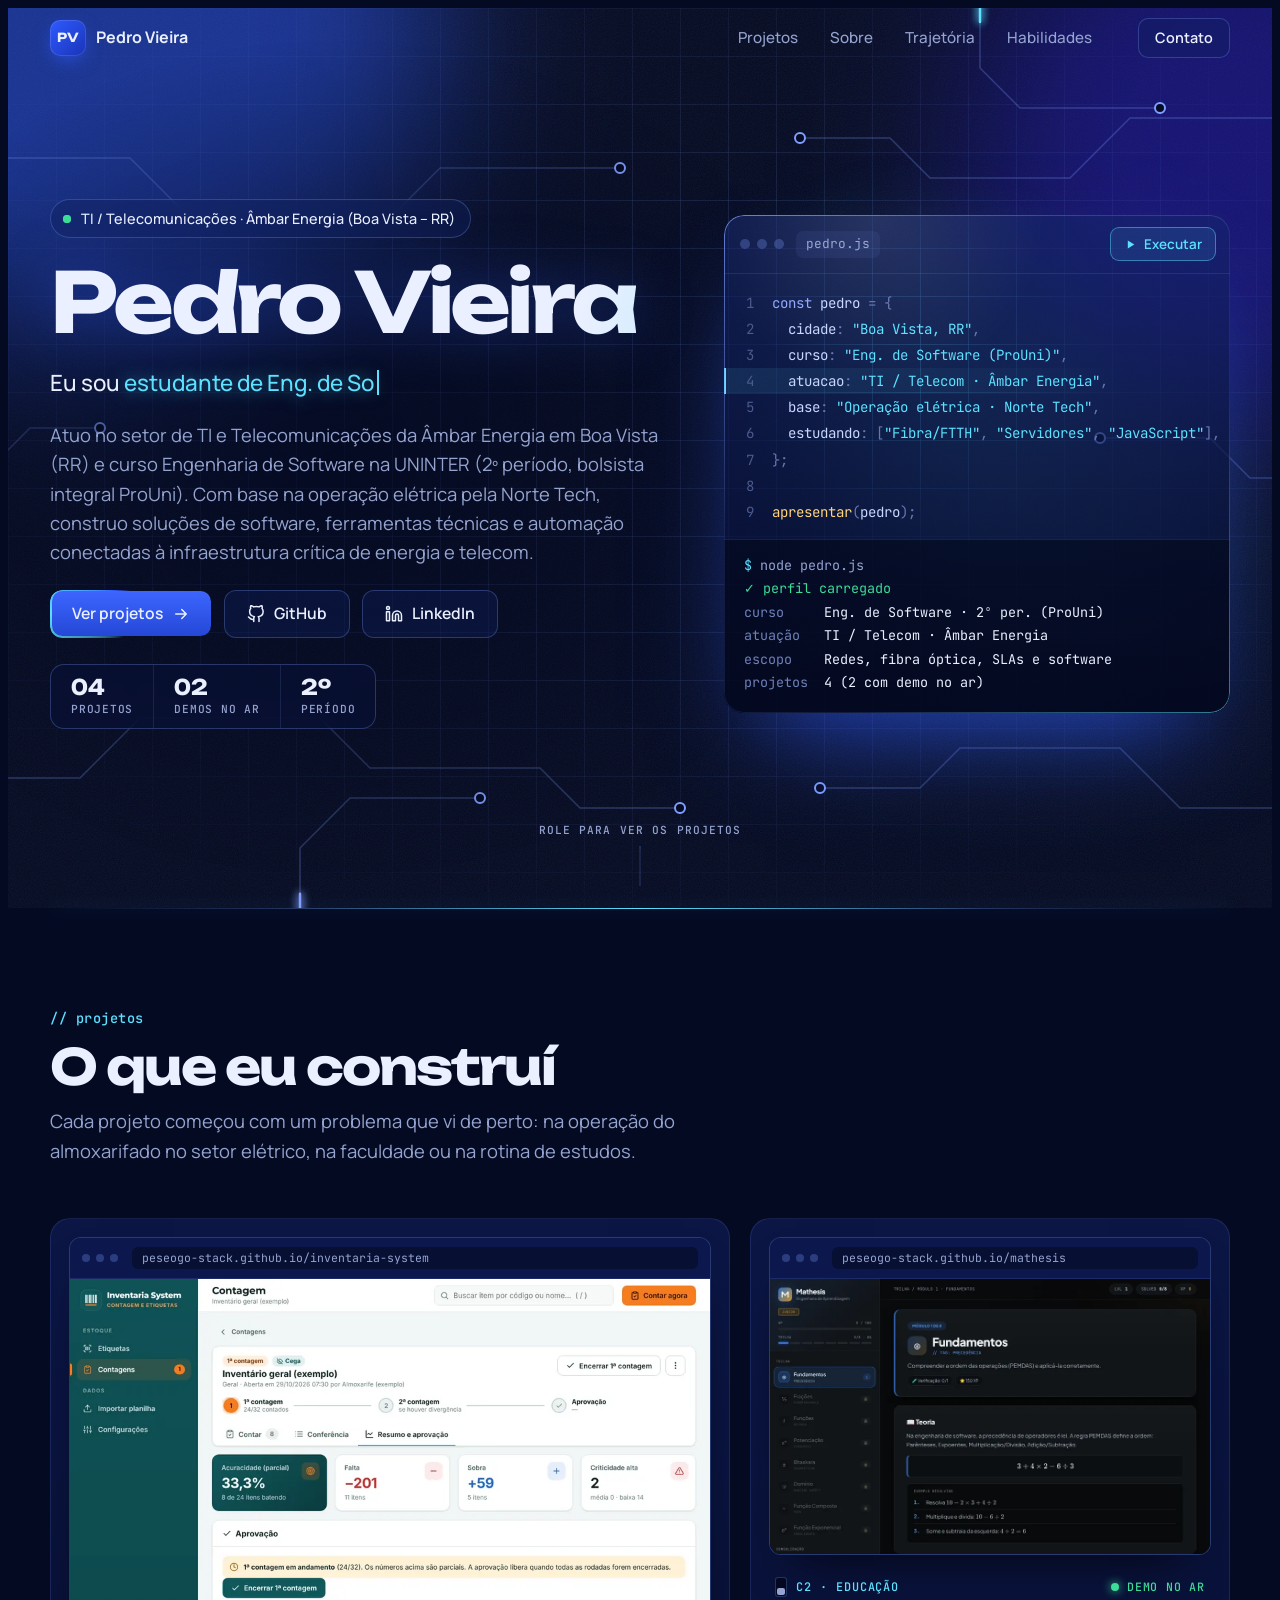
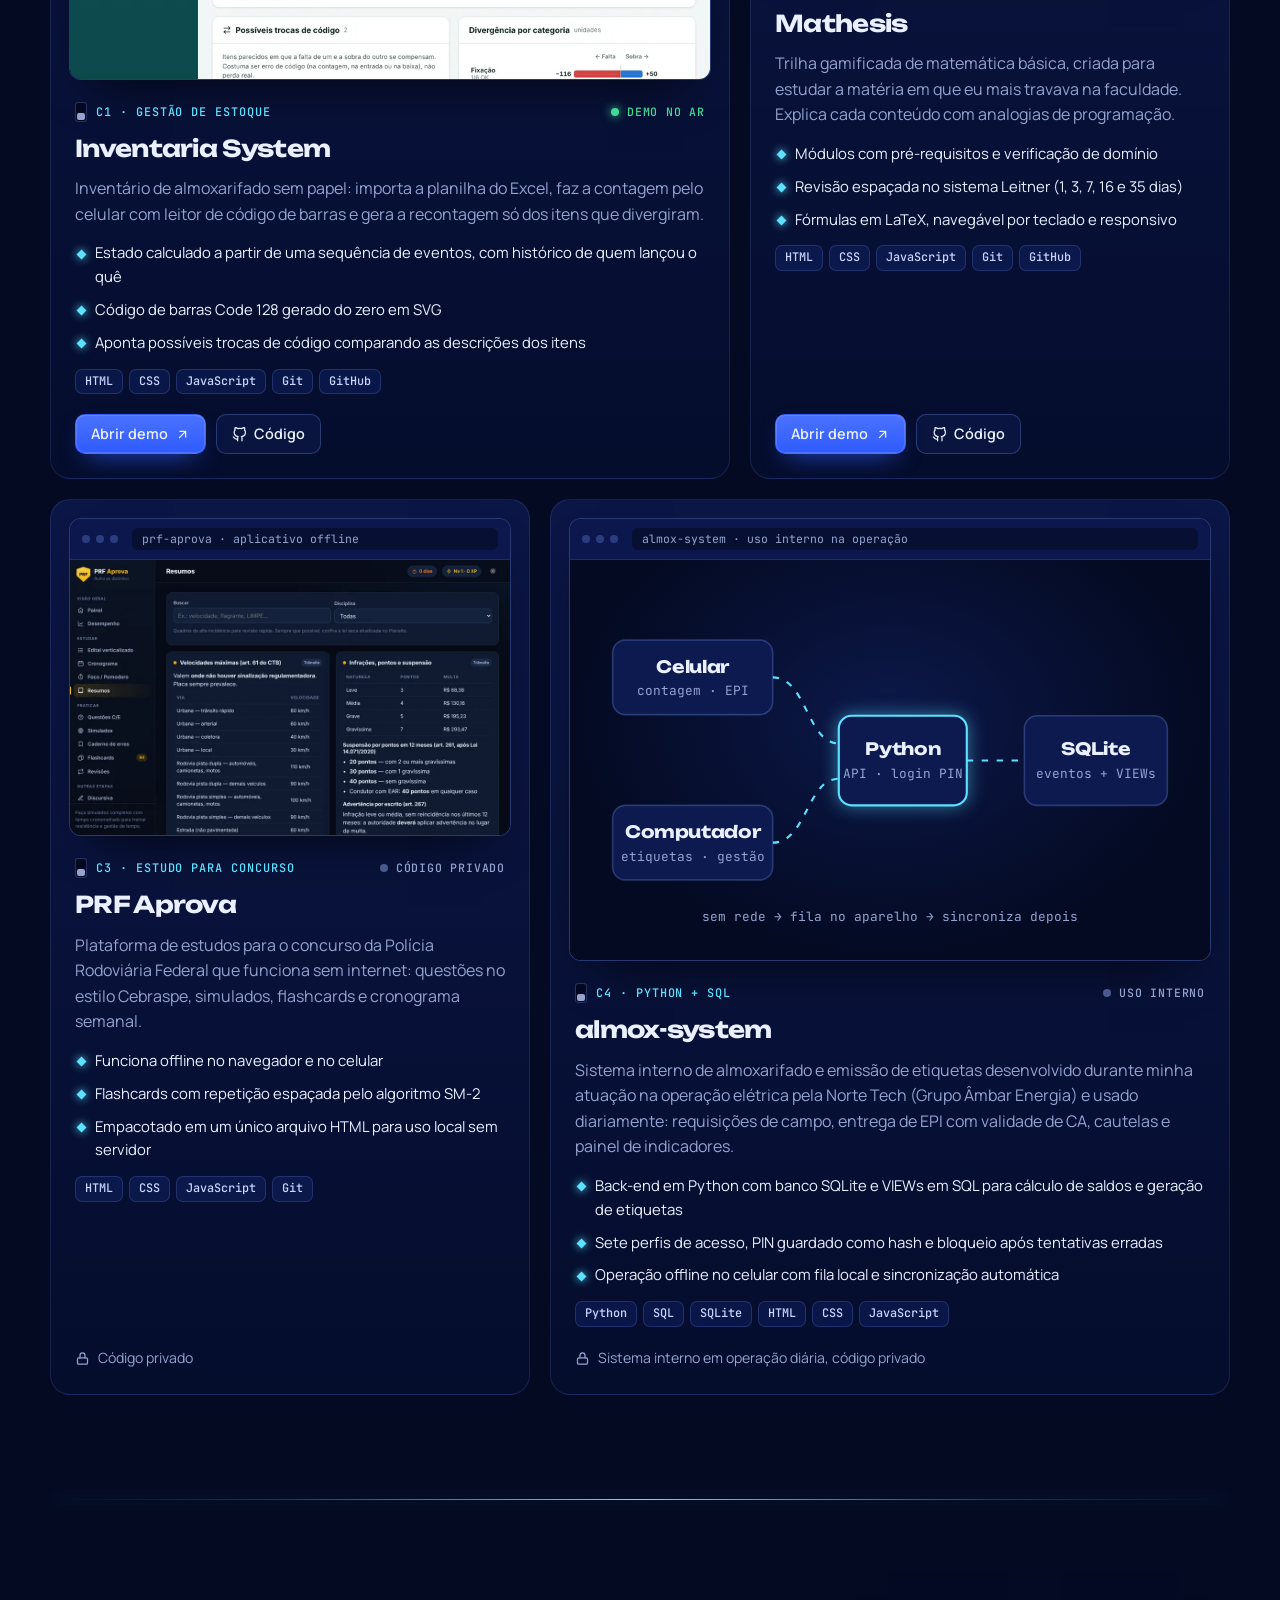
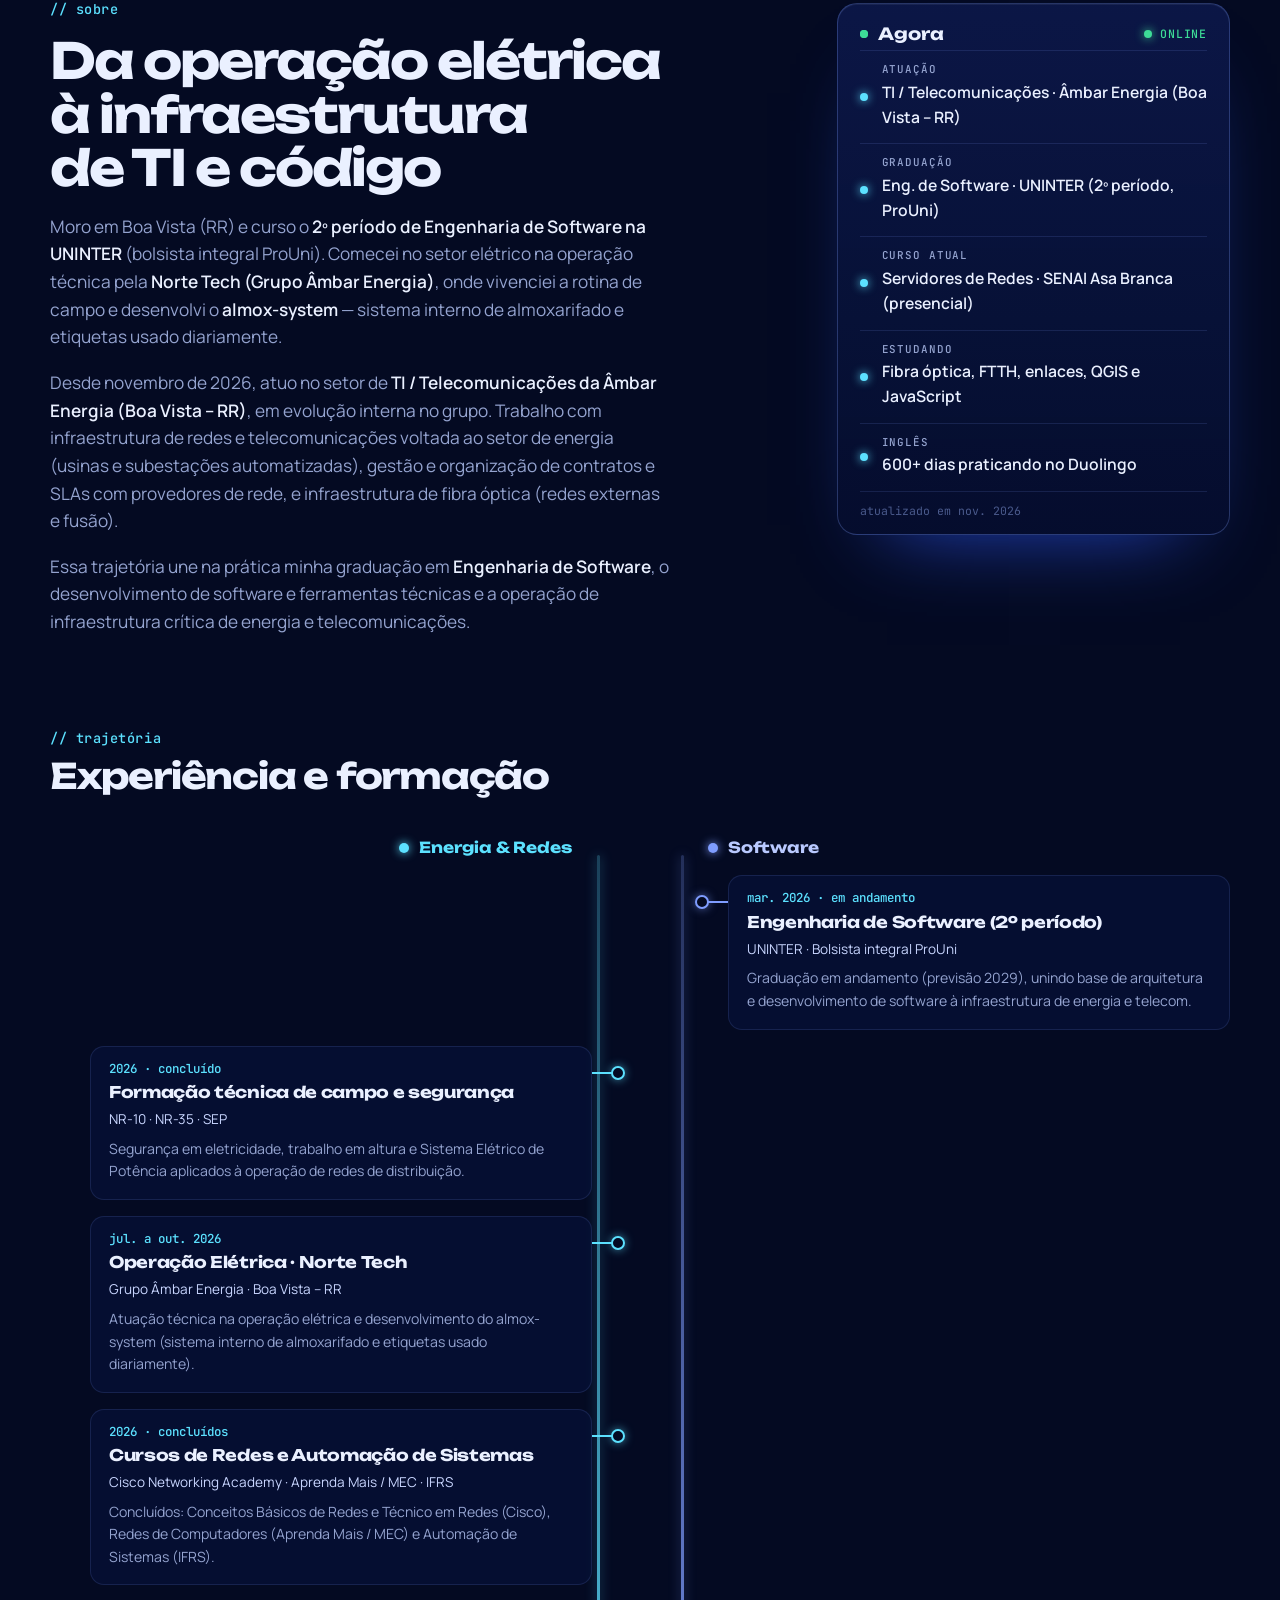
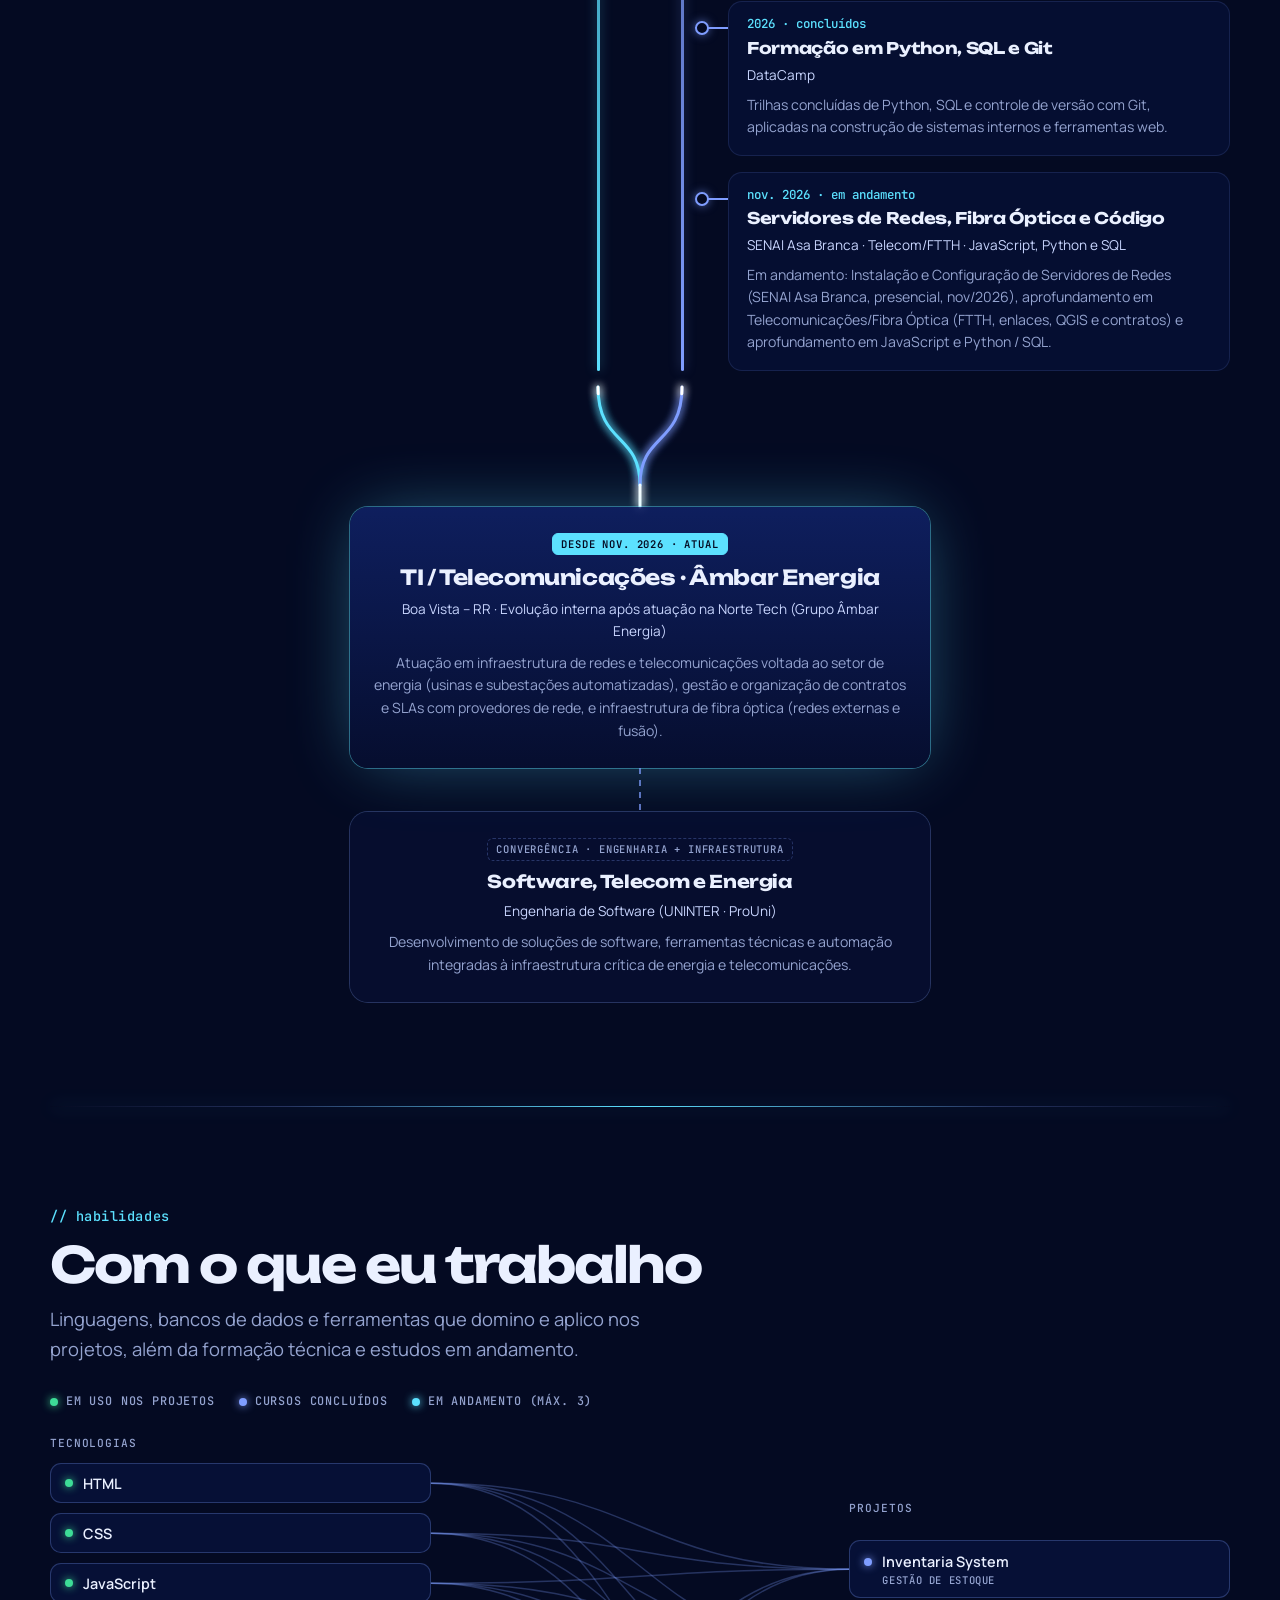
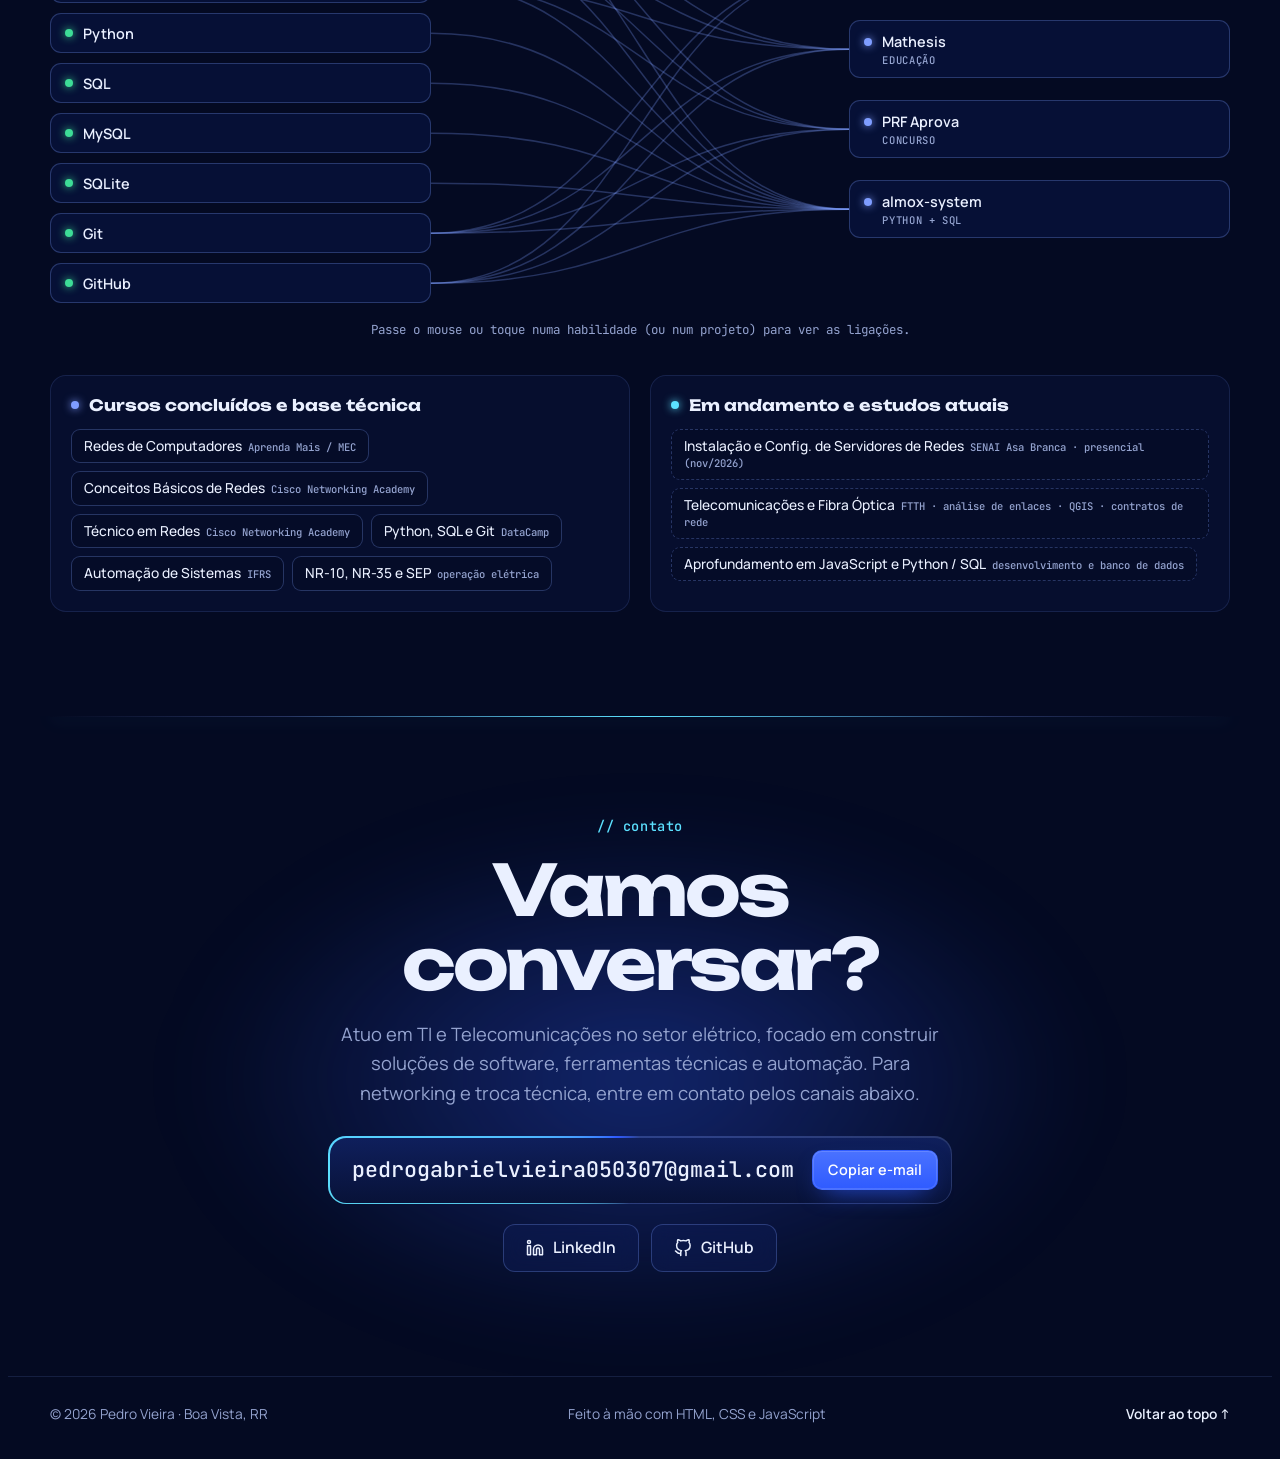
==== commit 7e5442f0: "Atualiza atuação em TI e Telecomunicações, cursos, tecnologias e trajetória" ====
--- a/index.html
+++ b/index.html
@@ -4,7 +4,7 @@
   <meta charset="utf-8">
   <meta name="viewport" content="width=device-width, initial-scale=1">
   <title>Pedro Vieira · Engenharia de Software</title>
-  <meta name="description" content="Portfólio de Pedro Vieira, técnico de telecomunicações na área de TI e estudante de Engenharia de Software em Boa Vista (RR). Projetos web em JavaScript, Python e SQL.">
+  <meta name="description" content="Portfólio de Pedro Vieira · TI e Telecomunicações na Âmbar Energia e estudante de Engenharia de Software (UNINTER, bolsista integral ProUni) em Boa Vista – RR. Soluções de software, ferramentas técnicas, redes e fibra óptica.">
   <meta name="author" content="Pedro Gabriel Costa Vieira">
   <link rel="canonical" href="https://peseogo-stack.github.io/">
 
@@ -13,7 +13,7 @@
   <meta property="og:locale" content="pt_BR">
   <meta property="og:url" content="https://peseogo-stack.github.io/">
   <meta property="og:title" content="Pedro Vieira · Engenharia de Software">
-  <meta property="og:description" content="Técnico de telecomunicações na TI e estudante de Engenharia de Software. Venho da rede elétrica e construo ferramentas web para quem trabalha em campo.">
+  <meta property="og:description" content="Atuação em TI e Telecomunicações no setor elétrico (Âmbar Energia) e graduando em Engenharia de Software (UNINTER, ProUni). Soluções de software, ferramentas técnicas e infraestrutura de redes e fibra óptica.">
   <meta property="og:image" content="https://peseogo-stack.github.io/img/og.png">
   <meta property="og:image:width" content="1200">
   <meta property="og:image:height" content="630">
@@ -34,7 +34,8 @@
     "name": "Pedro Gabriel Costa Vieira",
     "alternateName": "Pedro Vieira",
     "url": "https://peseogo-stack.github.io/",
-    "jobTitle": "Técnico de Telecomunicações (TI)",
+    "jobTitle": "TI / Telecomunicações",
+    "worksFor": { "@type": "Organization", "name": "Âmbar Energia" },
     "address": { "@type": "PostalAddress", "addressLocality": "Boa Vista", "addressRegion": "RR", "addressCountry": "BR" },
     "alumniOf": { "@type": "CollegeOrUniversity", "name": "UNINTER" },
     "sameAs": [
@@ -179,12 +180,12 @@
     <div class="faixa">
       <div class="largura heroi__grade">
         <div class="heroi__texto">
-          <p class="pilula entra" style="--d:.05s"><span class="ponto" aria-hidden="true"></span>Técnico de Telecomunicações · TI na Âmbar RR</p>
+          <p class="pilula entra" style="--d:.05s"><span class="ponto" aria-hidden="true"></span>TI / Telecomunicações · Âmbar Energia (Boa Vista – RR)</p>
           <h1 class="heroi__nome">Pedro Vieira</h1>
-          <p class="digitando entra" style="--d:.28s" aria-label="Eu sou técnico de telecomunicações, estudante de Engenharia de Software e desenvolvedor em formação">
-            <span aria-hidden="true">Eu sou </span><span class="digitando__texto" aria-hidden="true">técnico de telecomunicações</span><span class="caret" aria-hidden="true"></span>
+          <p class="digitando entra" style="--d:.28s" aria-label="Eu sou da área de TI e Telecomunicações, estudante de Engenharia de Software e eletricista de rede">
+            <span aria-hidden="true">Eu sou </span><span class="digitando__texto" aria-hidden="true">da área de TI e Telecomunicações</span><span class="caret" aria-hidden="true"></span>
           </p>
-          <p class="lead entra" style="--d:.38s">Trabalho com telecomunicações no setor de TI de uma empresa de energia e estudo Engenharia de Software em Boa Vista (RR). Venho da rede elétrica e construo ferramentas web para quem trabalha em campo.</p>
+          <p class="lead entra" style="--d:.38s">Atuo no setor de TI e Telecomunicações da Âmbar Energia em Boa Vista (RR) e curso Engenharia de Software na UNINTER (2º período, bolsista integral ProUni). Com base na operação elétrica pela Norte Tech, construo soluções de software, ferramentas técnicas e automação conectadas à infraestrutura crítica de energia e telecom.</p>
           <div class="botoes entra" style="--d:.48s">
             <a class="btn btn--corrente magnetico" href="#projetos">Ver projetos <svg class="icone" aria-hidden="true"><use href="#i-seta"/></svg></a>
             <a class="btn btn--vidro magnetico" href="https://github.com/Peseogo-stack" target="_blank" rel="noopener"><svg class="icone" aria-hidden="true"><use href="#i-github"/></svg>GitHub</a>
@@ -205,13 +206,13 @@
                 <span class="heroi__arquivo">pedro.js</span>
                 <button type="button" class="heroi__executar" id="executar"><svg class="icone" aria-hidden="true"><use href="#i-play"/></svg><span id="executar-texto">Executar</span></button>
               </div>
-              <div class="heroi__codigo" role="img" aria-label="Código descrevendo o Pedro: cidade Boa Vista, curso Engenharia de Software, trabalho técnico de telecomunicações na TI, origem eletricista de rede, estudando Python, SQL e Web.">
+              <div class="heroi__codigo" role="img" aria-label="Código descrevendo o Pedro: cidade Boa Vista, curso Engenharia de Software (ProUni), atuação em TI e Telecom na Âmbar Energia, base na operação elétrica (Norte Tech), estudando Fibra/FTTH, Servidores e JavaScript.">
                 <span class="l"><span class="c-pal">const</span> <span class="c-cha">pedro</span> <span class="c-pon">=</span> <span class="c-pon">{</span></span>
                 <span class="l">  <span class="c-cha">cidade</span><span class="c-pon">:</span> <span class="c-txt">"Boa Vista, RR"</span><span class="c-pon">,</span></span>
-                <span class="l">  <span class="c-cha">curso</span><span class="c-pon">:</span> <span class="c-txt">"Eng. de Software"</span><span class="c-pon">,</span></span>
-                <span class="l l--ativa">  <span class="c-cha">trabalho</span><span class="c-pon">:</span> <span class="c-txt">"Téc. de Telecom · TI"</span><span class="c-pon">,</span></span>
-                <span class="l">  <span class="c-cha">origem</span><span class="c-pon">:</span> <span class="c-txt">"Eletricista de rede"</span><span class="c-pon">,</span></span>
-                <span class="l">  <span class="c-cha">estudando</span><span class="c-pon">:</span> <span class="c-pon">[</span><span class="c-txt">"Python"</span><span class="c-pon">,</span> <span class="c-txt">"SQL"</span><span class="c-pon">,</span> <span class="c-txt">"Web"</span><span class="c-pon">],</span></span>
+                <span class="l">  <span class="c-cha">curso</span><span class="c-pon">:</span> <span class="c-txt">"Eng. de Software (ProUni)"</span><span class="c-pon">,</span></span>
+                <span class="l l--ativa">  <span class="c-cha">atuacao</span><span class="c-pon">:</span> <span class="c-txt">"TI / Telecom · Âmbar Energia"</span><span class="c-pon">,</span></span>
+                <span class="l">  <span class="c-cha">base</span><span class="c-pon">:</span> <span class="c-txt">"Operação elétrica · Norte Tech"</span><span class="c-pon">,</span></span>
+                <span class="l">  <span class="c-cha">estudando</span><span class="c-pon">:</span> <span class="c-pon">[</span><span class="c-txt">"Fibra/FTTH"</span><span class="c-pon">,</span> <span class="c-txt">"Servidores"</span><span class="c-pon">,</span> <span class="c-txt">"JavaScript"</span><span class="c-pon">],</span></span>
                 <span class="l"><span class="c-pon">};</span></span>
                 <span class="l"> </span>
                 <span class="l"><span class="c-fn">apresentar</span><span class="c-pon">(</span><span class="c-cha">pedro</span><span class="c-pon">);</span></span>
@@ -220,9 +221,9 @@
                 <p class="heroi__cmd"><span class="c-prompt">$</span> node pedro.js</p>
                 <div class="saida" id="saida" aria-live="polite">
                   <p class="ok" style="--i:0">✓ perfil carregado</p>
-                  <p style="--i:1"><span class="k">curso</span><span>Eng. de Software · 2º período</span></p>
-                  <p style="--i:2"><span class="k">trabalho</span><span>Téc. de Telecom · TI · Âmbar RR</span></p>
-                  <p style="--i:3"><span class="k">origem</span><span>Eletricista · NR-10 · NR-35</span></p>
+                  <p style="--i:1"><span class="k">curso</span><span>Eng. de Software · 2º per. (ProUni)</span></p>
+                  <p style="--i:2"><span class="k">atuação</span><span>TI / Telecom · Âmbar Energia</span></p>
+                  <p style="--i:3"><span class="k">escopo</span><span>Redes, fibra óptica, SLAs e software</span></p>
                   <p style="--i:4"><span class="k">projetos</span><span>4 (2 com demo no ar)</span></p>
                 </div>
               </div>
@@ -243,7 +244,7 @@
           <header class="secao__topo">
             <p class="eyebrow-mono">// projetos</p>
             <h2 class="titulo-secao" id="projetos-titulo">O que eu construí</h2>
-            <p class="lead">Cada projeto começou com um problema que vi de perto: no almoxarifado, na faculdade ou na rotina de estudos.</p>
+            <p class="lead">Cada projeto começou com um problema que vi de perto: na operação do almoxarifado no setor elétrico, na faculdade ou na rotina de estudos.</p>
           </header>
           <div class="vitrine" id="vitrine">
           <article class="vcard rola">
@@ -262,7 +263,7 @@
                   <li>Código de barras Code 128 gerado do zero em SVG</li>
                   <li>Aponta possíveis trocas de código comparando as descrições dos itens</li>
               </ul>
-              <ul class="tags" aria-label="Tecnologias"><li>HTML</li><li>CSS</li><li>JavaScript</li><li>SheetJS</li><li>ZXing</li></ul>
+              <ul class="tags" aria-label="Tecnologias"><li>HTML</li><li>CSS</li><li>JavaScript</li><li>Git</li><li>GitHub</li></ul>
                 <div class="links">
                   <a class="link-proj link-proj--forte" href="https://peseogo-stack.github.io/inventaria-system/" target="_blank" rel="noopener">Abrir demo <svg class="icone" aria-hidden="true"><use href="#i-externo"/></svg></a>
                   <a class="link-proj" href="https://github.com/Peseogo-stack/inventaria-system" target="_blank" rel="noopener"><svg class="icone" aria-hidden="true"><use href="#i-github"/></svg>Código</a>
@@ -285,7 +286,7 @@
                   <li>Revisão espaçada no sistema Leitner (1, 3, 7, 16 e 35 dias)</li>
                   <li>Fórmulas em LaTeX, navegável por teclado e responsivo</li>
               </ul>
-              <ul class="tags" aria-label="Tecnologias"><li>HTML</li><li>CSS</li><li>JavaScript</li><li>MathJax</li></ul>
+              <ul class="tags" aria-label="Tecnologias"><li>HTML</li><li>CSS</li><li>JavaScript</li><li>Git</li><li>GitHub</li></ul>
                 <div class="links">
                   <a class="link-proj link-proj--forte" href="https://peseogo-stack.github.io/mathesis/" target="_blank" rel="noopener">Abrir demo <svg class="icone" aria-hidden="true"><use href="#i-externo"/></svg></a>
                   <a class="link-proj" href="https://github.com/Peseogo-stack/mathesis" target="_blank" rel="noopener"><svg class="icone" aria-hidden="true"><use href="#i-github"/></svg>Código</a>
@@ -304,25 +305,25 @@
               <h3>PRF Aprova</h3>
               <p class="resumo">Plataforma de estudos para o concurso da Polícia Rodoviária Federal que funciona sem internet: questões no estilo Cebraspe, simulados, flashcards e cronograma semanal.</p>
               <ul class="destaques">
-                  <li>Funciona offline como aplicativo instalável (PWA)</li>
+                  <li>Funciona offline no navegador e no celular</li>
                   <li>Flashcards com repetição espaçada pelo algoritmo SM-2</li>
-                  <li>Script em Node.js empacota tudo em um único arquivo HTML</li>
-              </ul>
-              <ul class="tags" aria-label="Tecnologias"><li>HTML</li><li>CSS</li><li>JavaScript</li><li>PWA</li><li>Node.js</li></ul>
+                  <li>Empacotado em um único arquivo HTML para uso local sem servidor</li>
+              </ul>
+              <ul class="tags" aria-label="Tecnologias"><li>HTML</li><li>CSS</li><li>JavaScript</li><li>Git</li></ul>
                 <p class="privado"><svg class="icone" aria-hidden="true"><use href="#i-cadeado"/></svg>Código privado</p>
             </div>
           </article>
           <article class="vcard rola">
             <div class="vcard__midia">
               <div class="janela">
-                <div class="janela__barra" aria-hidden="true"><i></i><i></i><i></i><span>uso interno · rede da empresa</span></div>
-                <div class="janela__tela"><svg class="diagrama" viewBox="0 0 600 375" role="img" aria-label="Arquitetura: celular e computador enviam dados para uma API em Flask, que grava no SQLite">
+                <div class="janela__barra" aria-hidden="true"><i></i><i></i><i></i><span>almox-system · uso interno na operação</span></div>
+                <div class="janela__tela"><svg class="diagrama" viewBox="0 0 600 375" role="img" aria-label="Arquitetura do almox-system: celular e computador enviam dados para uma API em Python, que grava no SQLite">
                     <g class="dg-fluxo"><path d="M190 110 C222 110 222 172 252 172"/><path d="M190 265 C222 265 222 205 252 205"/><path d="M372 188 H426"/></g>
                     <g class="dg-caixa"><rect x="40" y="75" width="150" height="70" rx="12"/><rect x="40" y="230" width="150" height="70" rx="12"/><rect x="252" y="146" width="120" height="84" rx="12" class="dg-destaque"/><rect x="426" y="146" width="134" height="84" rx="12"/></g>
                     <g class="dg-texto">
                       <text x="115" y="106">Celular</text><text x="115" y="127" class="dg-mono">contagem · EPI</text>
-                      <text x="115" y="261">Computador</text><text x="115" y="282" class="dg-mono">gestão · relatórios</text>
-                      <text x="312" y="183">Flask</text><text x="312" y="204" class="dg-mono">API · login PIN</text>
+                      <text x="115" y="261">Computador</text><text x="115" y="282" class="dg-mono">etiquetas · gestão</text>
+                      <text x="312" y="183">Python</text><text x="312" y="204" class="dg-mono">API · login PIN</text>
                       <text x="493" y="183">SQLite</text><text x="493" y="204" class="dg-mono">eventos + VIEWs</text>
                       <text x="300" y="338" class="dg-mono">sem rede → fila no aparelho → sincroniza depois</text>
                     </g>
@@ -331,15 +332,15 @@
             </div>
             <div class="vcard__corpo">
               <div class="vcard__meta"><span class="tipo"><span class="mini-disj" aria-hidden="true"><i></i></span>C4 · Python + SQL</span><span class="led">Uso interno</span></div>
-              <h3>Sistema de almoxarifado</h3>
-              <p class="resumo">Sistema web para o almoxarifado de uma empresa do setor elétrico: requisições das equipes de campo, entrega de EPI com validade de CA, cautelas e painel de indicadores.</p>
+              <h3>almox-system</h3>
+              <p class="resumo">Sistema interno de almoxarifado e emissão de etiquetas desenvolvido durante minha atuação na operação elétrica pela Norte Tech (Grupo Âmbar Energia) e usado diariamente: requisições de campo, entrega de EPI com validade de CA, cautelas e painel de indicadores.</p>
               <ul class="destaques">
-                  <li>Back-end em Flask com SQLite e VIEWs para calcular saldos</li>
+                  <li>Back-end em Python com banco SQLite e VIEWs em SQL para cálculo de saldos e geração de etiquetas</li>
                   <li>Sete perfis de acesso, PIN guardado como hash e bloqueio após tentativas erradas</li>
-                  <li>O celular continua lançando sem rede e sincroniza quando a conexão volta</li>
-              </ul>
-              <ul class="tags" aria-label="Tecnologias"><li>Python</li><li>Flask</li><li>SQLite</li><li>SQL</li><li>JavaScript</li></ul>
-                <p class="privado"><svg class="icone" aria-hidden="true"><use href="#i-cadeado"/></svg>Sistema interno da empresa, código privado</p>
+                  <li>Operação offline no celular com fila local e sincronização automática</li>
+              </ul>
+              <ul class="tags" aria-label="Tecnologias"><li>Python</li><li>SQL</li><li>SQLite</li><li>HTML</li><li>CSS</li><li>JavaScript</li></ul>
+                <p class="privado"><svg class="icone" aria-hidden="true"><use href="#i-cadeado"/></svg>Sistema interno em operação diária, código privado</p>
             </div>
           </article>
           </div>
@@ -354,10 +355,10 @@
           <div class="sobre">
             <div class="sobre__texto">
               <p class="eyebrow-mono">// sobre</p>
-              <h2 class="titulo-secao" id="sobre-titulo">Do poste ao código</h2>
-              <p>Moro em Boa Vista (RR) e curso <strong>Engenharia de Software na UNINTER</strong>. Comecei como eletricista na rede de distribuição de energia e hoje trabalho como <strong>técnico de telecomunicações no setor de TI da Âmbar RR</strong>, contratado pela Norte Tech.</p>
-              <p>No campo aprendi que tudo é procedimento: NR-10, NR-35, conferir tudo antes de qualquer manobra e resolver o problema com o cliente esperando. Levo o mesmo método para a TI e para o código: entender o problema de perto, seguir um passo a passo e testar antes de entregar.</p>
-              <p>Os dois caminhos já começaram a se encontrar: hoje cuido de telecom numa empresa de energia. No longo prazo, quero construir <strong>software para energia e automação industrial</strong>.</p>
+              <h2 class="titulo-secao" id="sobre-titulo">Da operação elétrica à infraestrutura de TI e código</h2>
+              <p>Moro em Boa Vista (RR) e curso o <strong>2º período de Engenharia de Software na UNINTER</strong> (bolsista integral ProUni). Comecei no setor elétrico na operação técnica pela <strong>Norte Tech (Grupo Âmbar Energia)</strong>, onde vivenciei a rotina de campo e desenvolvi o <strong>almox-system</strong> — sistema interno de almoxarifado e etiquetas usado diariamente.</p>
+              <p>Desde novembro de 2026, atuo no setor de <strong>TI / Telecomunicações da Âmbar Energia (Boa Vista – RR)</strong>, em evolução interna no grupo. Trabalho com infraestrutura de redes e telecomunicações voltada ao setor de energia (usinas e subestações automatizadas), gestão e organização de contratos e SLAs com provedores de rede, e infraestrutura de fibra óptica (redes externas e fusão).</p>
+              <p>Essa trajetória une na prática minha graduação em <strong>Engenharia de Software</strong>, o desenvolvimento de software e ferramentas técnicas e a operação de infraestrutura crítica de energia e telecomunicações.</p>
             </div>
             <aside class="agora" aria-labelledby="agora-titulo">
               <div class="agora__topo">
@@ -366,9 +367,10 @@
               </div>
               <!-- Atualize esta lista (e a data) de tempos em tempos -->
               <ul class="agora__lista">
-                <li><span class="agora__rotulo">Trabalho</span><span class="agora__valor">Téc. de Telecom na TI da Âmbar RR</span></li>
-                <li><span class="agora__rotulo">Faculdade</span><span class="agora__valor">2º período de Eng. de Software</span></li>
-                <li><span class="agora__rotulo">Estudando</span><span class="agora__valor">Python e SQL no DataCamp</span></li>
+                <li><span class="agora__rotulo">Atuação</span><span class="agora__valor">TI / Telecomunicações · Âmbar Energia (Boa Vista – RR)</span></li>
+                <li><span class="agora__rotulo">Graduação</span><span class="agora__valor">Eng. de Software · UNINTER (2º período, ProUni)</span></li>
+                <li><span class="agora__rotulo">Curso atual</span><span class="agora__valor">Servidores de Redes · SENAI Asa Branca (presencial)</span></li>
+                <li><span class="agora__rotulo">Estudando</span><span class="agora__valor">Fibra óptica, FTTH, enlaces, QGIS e JavaScript</span></li>
                 <li><span class="agora__rotulo">Inglês</span><span class="agora__valor">600+ dias praticando no Duolingo</span></li>
               </ul>
               <p class="agora__data">atualizado em nov. 2026</p>
@@ -383,49 +385,49 @@
 
             <!-- Dois fios: elétrica (esquerda) e software (direita) se juntam no objetivo -->
             <div class="fios">
-              <div class="fios__cabecas" aria-hidden="true"><span class="fios__rotulo fios__rotulo--ele">Elétrica</span><span></span><span class="fios__rotulo fios__rotulo--sw">Software</span></div>
+              <div class="fios__cabecas" aria-hidden="true"><span class="fios__rotulo fios__rotulo--ele">Energia &amp; Redes</span><span></span><span class="fios__rotulo fios__rotulo--sw">Software</span></div>
               <ol class="fios__grade">
               <li class="fio-item fio-item--software" style="grid-row:1">
                 <span class="area area--software">Software</span>
-                <span class="tl-data">mar. 2026</span>
-                <h4 class="tl-titulo">Início de Engenharia de Software</h4>
-                <p class="tl-local">UNINTER · EAD</p>
-                <p class="tl-desc">Bacharelado a distância, com previsão de formatura em 2029.</p>
+                <span class="tl-data">mar. 2026 · em andamento</span>
+                <h4 class="tl-titulo">Engenharia de Software (2º período)</h4>
+                <p class="tl-local">UNINTER · Bolsista integral ProUni</p>
+                <p class="tl-desc">Graduação em andamento (previsão 2029), unindo base de arquitetura e desenvolvimento de software à infraestrutura de energia e telecom.</p>
               </li>
               <li class="fio-item fio-item--eletrica" style="grid-row:2">
                 <span class="area area--eletrica">Elétrica</span>
-                <span class="tl-data">2026</span>
-                <h4 class="tl-titulo">Curso de eletricista</h4>
+                <span class="tl-data">2026 · concluído</span>
+                <h4 class="tl-titulo">Formação técnica de campo e segurança</h4>
                 <p class="tl-local">NR-10 · NR-35 · SEP</p>
-                <p class="tl-desc">Segurança em eletricidade, trabalho em altura e sistema elétrico de potência, com foco em redes de distribuição.</p>
+                <p class="tl-desc">Segurança em eletricidade, trabalho em altura e Sistema Elétrico de Potência aplicados à operação de redes de distribuição.</p>
               </li>
               <li class="fio-item fio-item--eletrica" style="grid-row:3">
                 <span class="area area--eletrica">Elétrica</span>
                 <span class="tl-data">jul. a out. 2026</span>
-                <h4 class="tl-titulo">Eletricista na Norte Tech</h4>
-                <p class="tl-local">Boa Vista, RR</p>
-                <p class="tl-desc">Rede de distribuição de energia, com procedimento e segurança em primeiro lugar.</p>
+                <h4 class="tl-titulo">Operação Elétrica · Norte Tech</h4>
+                <p class="tl-local">Grupo Âmbar Energia · Boa Vista – RR</p>
+                <p class="tl-desc">Atuação técnica na operação elétrica e desenvolvimento do almox-system (sistema interno de almoxarifado e etiquetas usado diariamente).</p>
               </li>
               <li class="fio-item fio-item--eletrica" style="grid-row:4">
-                <span class="area area--eletrica">Elétrica</span>
-                <span class="tl-data">ago. 2026</span>
-                <h4 class="tl-titulo">Curso de Automação de Sistemas</h4>
-                <p class="tl-local">IFRS · plataforma Aprenda Mais · 30 h</p>
-                <p class="tl-desc">Automação e projetos, robótica aplicada à indústria, máquinas e redes: o primeiro passo para unir a elétrica e o software.</p>
+                <span class="area area--eletrica">Redes e Automação</span>
+                <span class="tl-data">2026 · concluídos</span>
+                <h4 class="tl-titulo">Cursos de Redes e Automação de Sistemas</h4>
+                <p class="tl-local">Cisco Networking Academy · Aprenda Mais / MEC · IFRS</p>
+                <p class="tl-desc">Concluídos: Conceitos Básicos de Redes e Técnico em Redes (Cisco), Redes de Computadores (Aprenda Mais / MEC) e Automação de Sistemas (IFRS).</p>
               </li>
               <li class="fio-item fio-item--software" style="grid-row:5">
                 <span class="area area--software">Software</span>
-                <span class="tl-data">2026</span>
-                <h4 class="tl-titulo">Certificados no DataCamp</h4>
-                <p class="tl-local">Python para desenvolvedores · Git</p>
-                <p class="tl-desc">Estudo de Python, SQL e Git com o GitHub Student Developer Pack.</p>
+                <span class="tl-data">2026 · concluídos</span>
+                <h4 class="tl-titulo">Formação em Python, SQL e Git</h4>
+                <p class="tl-local">DataCamp</p>
+                <p class="tl-desc">Trilhas concluídas de Python, SQL e controle de versão com Git, aplicadas na construção de sistemas internos e ferramentas web.</p>
               </li>
               <li class="fio-item fio-item--software" style="grid-row:6">
-                <span class="area area--software">Software</span>
-                <span class="tl-data">out. 2026</span>
-                <h4 class="tl-titulo">4 projetos construídos</h4>
-                <p class="tl-local">JavaScript · Python · SQL</p>
-                <p class="tl-desc">Inventaria System, Mathesis, PRF Aprova e o sistema de almoxarifado. Duas demos estão no ar.</p>
+                <span class="area area--software">Em andamento</span>
+                <span class="tl-data">nov. 2026 · em andamento</span>
+                <h4 class="tl-titulo">Servidores de Redes, Fibra Óptica e Código</h4>
+                <p class="tl-local">SENAI Asa Branca · Telecom/FTTH · JavaScript, Python e SQL</p>
+                <p class="tl-desc">Em andamento: Instalação e Configuração de Servidores de Redes (SENAI Asa Branca, presencial, nov/2026), aprofundamento em Telecomunicações/Fibra Óptica (FTTH, enlaces, QGIS e contratos) e aprofundamento em JavaScript e Python / SQL.</p>
               </li>
               </ol>
               <svg class="fios__uniao" viewBox="-2 0 88 120" width="88" height="120" aria-hidden="true" filter="url(#brilho)">
@@ -437,17 +439,17 @@
               </svg>
               <!-- Onde os dois fios se juntam: o trabalho atual -->
               <div class="fios__destino">
-                <span class="area area--juncao">nov. 2026 · agora</span>
-                <h4 class="tl-titulo">Técnico de Telecomunicações · TI</h4>
-                <p class="tl-local">Âmbar RR (matriz) · contratado pela Norte Tech</p>
-                <p class="tl-desc">Os dois fios se encontraram: hoje trabalho com telecom no setor de TI de uma empresa de energia.</p>
+                <span class="area area--juncao">desde nov. 2026 · atual</span>
+                <h4 class="tl-titulo">TI / Telecomunicações · Âmbar Energia</h4>
+                <p class="tl-local">Boa Vista – RR · Evolução interna após atuação na Norte Tech (Grupo Âmbar Energia)</p>
+                <p class="tl-desc">Atuação em infraestrutura de redes e telecomunicações voltada ao setor de energia (usinas e subestações automatizadas), gestão e organização de contratos e SLAs com provedores de rede, e infraestrutura de fibra óptica (redes externas e fusão).</p>
               </div>
               <div class="fios__ponte" aria-hidden="true"></div>
               <div class="fios__destino fios__destino--futuro">
-                <span class="area area--futuro">2029 · objetivo</span>
-                <h4 class="tl-titulo">Formatura e próximo passo</h4>
-                <p class="tl-local">previsão</p>
-                <p class="tl-desc">Software para energia e automação industrial, unindo o código à experiência de campo.</p>
+                <span class="area area--futuro">convergência · engenharia + infraestrutura</span>
+                <h4 class="tl-titulo">Software, Telecom e Energia</h4>
+                <p class="tl-local">Engenharia de Software (UNINTER · ProUni)</p>
+                <p class="tl-desc">Desenvolvimento de soluções de software, ferramentas técnicas e automação integradas à infraestrutura crítica de energia e telecomunicações.</p>
               </div>
             </div>
           </div>
@@ -462,27 +464,26 @@
           <header class="secao__topo">
             <p class="eyebrow-mono">// habilidades</p>
             <h2 class="titulo-secao" id="hab-titulo">Com o que eu trabalho</h2>
-            <p class="lead">Separado com sinceridade: o que já uso nos projetos, o que estou estudando e o que trouxe do campo.</p>
+            <p class="lead">Linguagens, bancos de dados e ferramentas que domino e aplico nos projetos, além da formação técnica e estudos em andamento.</p>
           </header>
-          <div class="hab-legenda" aria-hidden="true"><span class="cor-uso">Em uso</span><span class="cor-estudo">Estudando</span><span class="cor-campo">Da área elétrica</span></div>
+          <div class="hab-legenda" aria-hidden="true"><span class="cor-uso">Em uso nos projetos</span><span class="cor-campo">Cursos concluídos</span><span class="cor-estudo">Em andamento (máx. 3)</span></div>
 
           <!-- Cada habilidade lista em data-proj os projetos onde foi usada (inv, mat, prf, alm).
                Os fios entre as colunas são desenhados pelo js/main.js a partir disso. -->
           <div class="rede" id="rede">
             <svg class="rede__fios" id="rede-fios" aria-hidden="true"></svg>
             <div class="rede__col rede__col--hab">
-              <p class="rede__rotulo">Em uso</p>
+              <p class="rede__rotulo">Tecnologias</p>
               <ul>
-                <li><button type="button" class="no" data-proj="inv mat prf alm" aria-pressed="false" aria-label="HTML: usado em Inventaria System, Mathesis, PRF Aprova e Almoxarifado">HTML</button></li>
-                <li><button type="button" class="no" data-proj="inv mat prf alm" aria-pressed="false" aria-label="CSS: usado em Inventaria System, Mathesis, PRF Aprova e Almoxarifado">CSS</button></li>
-                <li><button type="button" class="no" data-proj="inv mat prf alm" aria-pressed="false" aria-label="JavaScript: usado em Inventaria System, Mathesis, PRF Aprova e Almoxarifado">JavaScript</button></li>
-                <li><button type="button" class="no" data-proj="inv mat prf alm" aria-pressed="false" aria-label="Git e GitHub: usado em Inventaria System, Mathesis, PRF Aprova e Almoxarifado">Git e GitHub</button></li>
-                <li><button type="button" class="no" data-proj="alm" aria-pressed="false" aria-label="Python: usado em Almoxarifado">Python</button></li>
-                <li><button type="button" class="no" data-proj="alm" aria-pressed="false" aria-label="Flask: usado em Almoxarifado">Flask</button></li>
-                <li><button type="button" class="no" data-proj="alm" aria-pressed="false" aria-label="SQLite: usado em Almoxarifado">SQLite</button></li>
-                <li><button type="button" class="no" data-proj="prf alm" aria-pressed="false" aria-label="PWA / offline: usado em PRF Aprova e Almoxarifado">PWA / offline</button></li>
-                <li><button type="button" class="no" data-proj="prf" aria-pressed="false" aria-label="Node.js: usado em PRF Aprova">Node.js</button></li>
-                <li><button type="button" class="no" data-proj="inv alm" aria-pressed="false" aria-label="Excel (SheetJS): usado em Inventaria System e Almoxarifado">Excel (SheetJS)</button></li>
+                <li><button type="button" class="no" data-proj="inv mat prf alm" aria-pressed="false" aria-label="HTML: usado em Inventaria System, Mathesis, PRF Aprova e almox-system">HTML</button></li>
+                <li><button type="button" class="no" data-proj="inv mat prf alm" aria-pressed="false" aria-label="CSS: usado em Inventaria System, Mathesis, PRF Aprova e almox-system">CSS</button></li>
+                <li><button type="button" class="no" data-proj="inv mat prf alm" aria-pressed="false" aria-label="JavaScript: usado em Inventaria System, Mathesis, PRF Aprova e almox-system">JavaScript</button></li>
+                <li><button type="button" class="no" data-proj="alm" aria-pressed="false" aria-label="Python: usado no almox-system">Python</button></li>
+                <li><button type="button" class="no" data-proj="alm" aria-pressed="false" aria-label="SQL: usado no almox-system">SQL</button></li>
+                <li><button type="button" class="no" data-proj="alm" aria-pressed="false" aria-label="MySQL: banco de dados relacional SQL">MySQL</button></li>
+                <li><button type="button" class="no" data-proj="alm" aria-pressed="false" aria-label="SQLite: usado no almox-system">SQLite</button></li>
+                <li><button type="button" class="no" data-proj="inv mat prf alm" aria-pressed="false" aria-label="Git: usado em Inventaria System, Mathesis, PRF Aprova e almox-system">Git</button></li>
+                <li><button type="button" class="no" data-proj="inv mat prf alm" aria-pressed="false" aria-label="GitHub: usado em Inventaria System, Mathesis, PRF Aprova e almox-system">GitHub</button></li>
               </ul>
             </div>
             <div class="rede__col rede__col--proj">
@@ -491,15 +492,15 @@
                 <li><button type="button" class="no no--proj" data-id="inv" aria-pressed="false">Inventaria System<small>Gestão de estoque</small></button></li>
                 <li><button type="button" class="no no--proj" data-id="mat" aria-pressed="false">Mathesis<small>Educação</small></button></li>
                 <li><button type="button" class="no no--proj" data-id="prf" aria-pressed="false">PRF Aprova<small>Concurso</small></button></li>
-                <li><button type="button" class="no no--proj" data-id="alm" aria-pressed="false">Almoxarifado<small>Python + SQL</small></button></li>
+                <li><button type="button" class="no no--proj" data-id="alm" aria-pressed="false">almox-system<small>Python + SQL</small></button></li>
               </ul>
             </div>
           </div>
           <p class="rede__dica">Passe o mouse ou toque numa habilidade (ou num projeto) para ver as ligações.</p>
 
           <div class="hab-extra">
-            <div class="hab-extra__grupo cor-estudo"><h3>Estudando agora</h3><ul class="chips"><li>SQL<small>DataCamp</small></li><li>Python para eng. de software<small>DataCamp</small></li><li>Inglês<small>Duolingo</small></li><li>Redes e telecom<small>no trabalho</small></li><li>Excel e Power BI<small>noções</small></li></ul></div>
-            <div class="hab-extra__grupo cor-campo"><h3>Da área elétrica</h3><ul class="chips"><li>Automação de sistemas<small>IFRS</small></li><li>NR-10<small>eletricidade</small></li><li>NR-35<small>trabalho em altura</small></li><li>SEP<small>sistema de potência</small></li><li>Redes de distribuição<small>campo</small></li><li>Direção defensiva<small>curso</small></li></ul></div>
+            <div class="hab-extra__grupo cor-campo"><h3>Cursos concluídos e base técnica</h3><ul class="chips"><li>Redes de Computadores<small>Aprenda Mais / MEC</small></li><li>Conceitos Básicos de Redes<small>Cisco Networking Academy</small></li><li>Técnico em Redes<small>Cisco Networking Academy</small></li><li>Python, SQL e Git<small>DataCamp</small></li><li>Automação de Sistemas<small>IFRS</small></li><li>NR-10, NR-35 e SEP<small>operação elétrica</small></li></ul></div>
+            <div class="hab-extra__grupo cor-estudo"><h3>Em andamento e estudos atuais</h3><ul class="chips"><li>Instalação e Config. de Servidores de Redes<small>SENAI Asa Branca · presencial (nov/2026)</small></li><li>Telecomunicações e Fibra Óptica<small>FTTH · análise de enlaces · QGIS · contratos de rede</small></li><li>Aprofundamento em JavaScript e Python / SQL<small>desenvolvimento e banco de dados</small></li></ul></div>
           </div>
         </div>
       </div>
@@ -512,7 +513,7 @@
         <div class="largura contato__caixa">
           <p class="eyebrow-mono">// contato</p>
           <h2 class="contato__titulo" id="contato-titulo">Vamos conversar?</h2>
-          <p class="lead">Quer trocar uma ideia sobre projetos, TI ou tecnologia no setor de energia? O jeito mais rápido de falar comigo é por e-mail.</p>
+          <p class="lead">Atuo em TI e Telecomunicações no setor elétrico, focado em construir soluções de software, ferramentas técnicas e automação. Para networking e troca técnica, entre em contato pelos canais abaixo.</p>
           <div class="contato__email-card">
             <a class="contato__email" id="email" href="mailto:pedrogabrielvieira050307@gmail.com">pedrogabrielvieira050307@gmail.com</a>
             <button type="button" class="link-proj link-proj--forte" id="copiar-email">Copiar e-mail</button>
